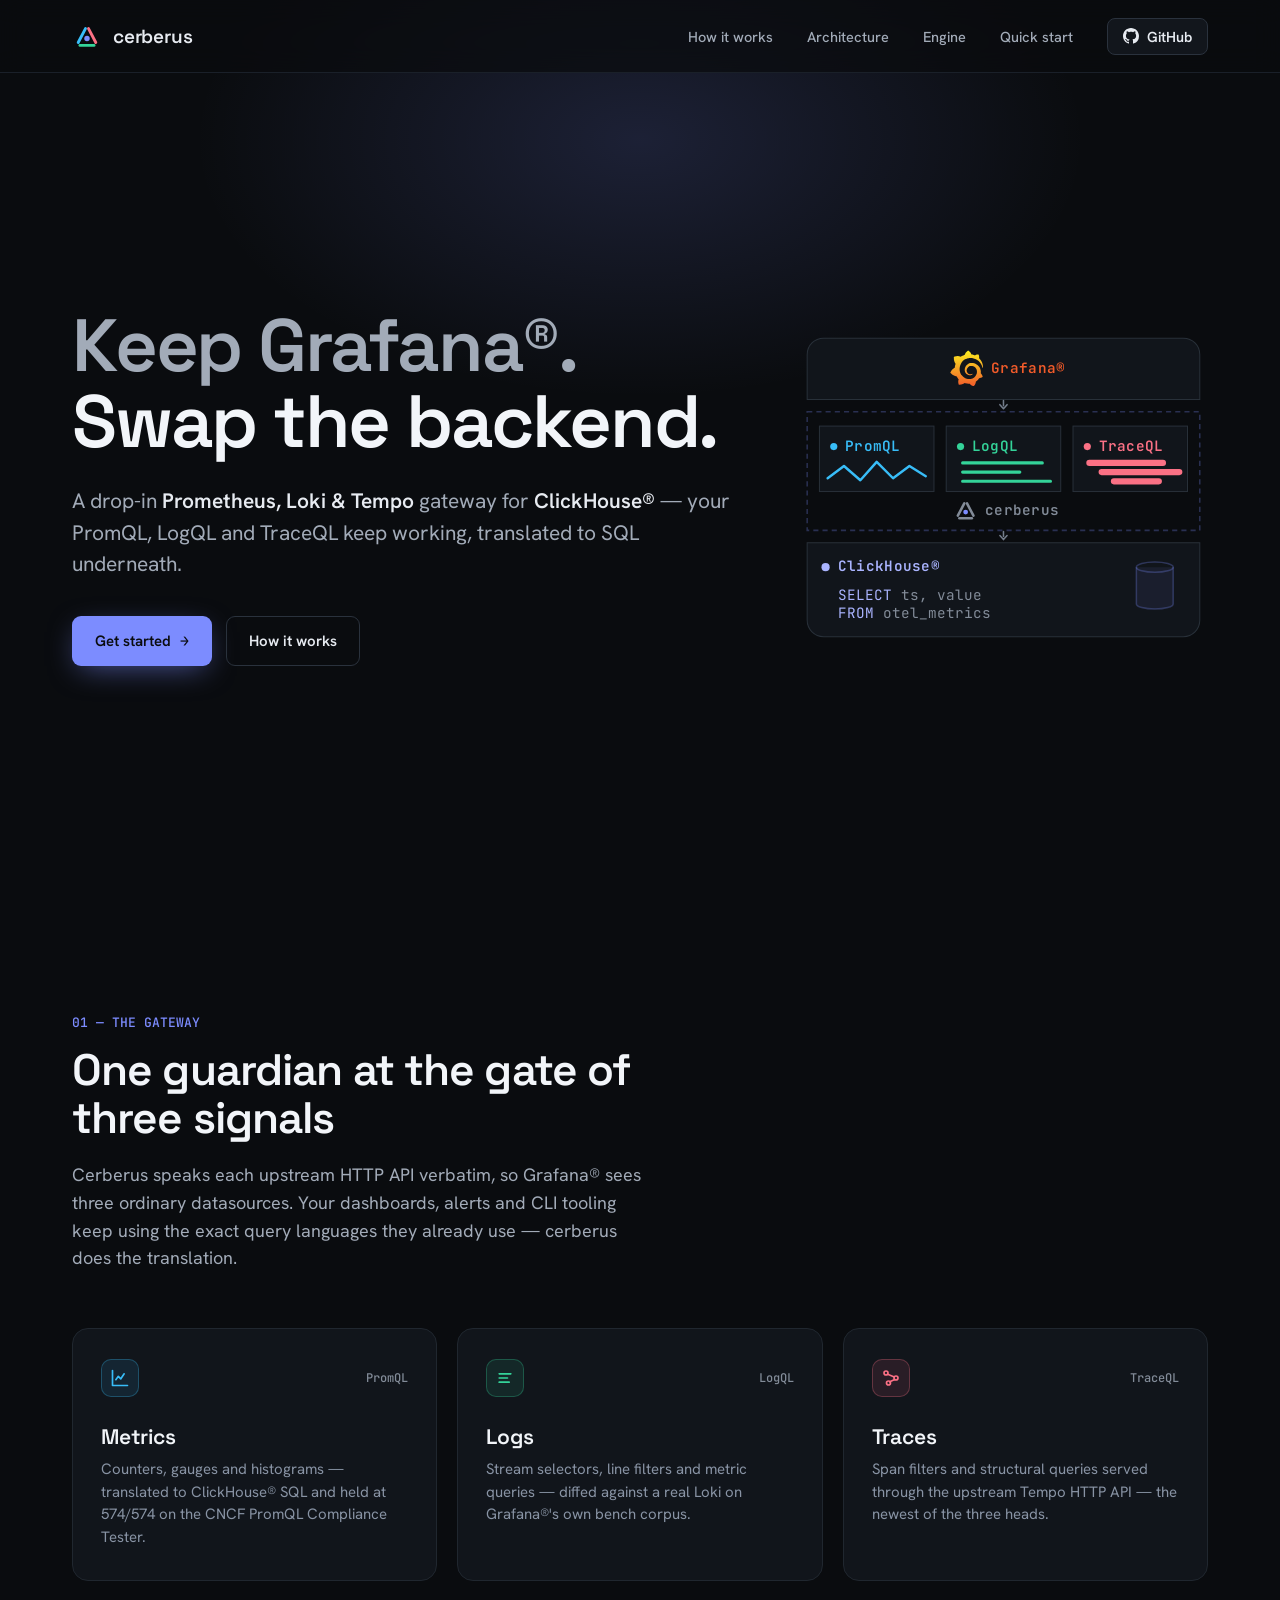
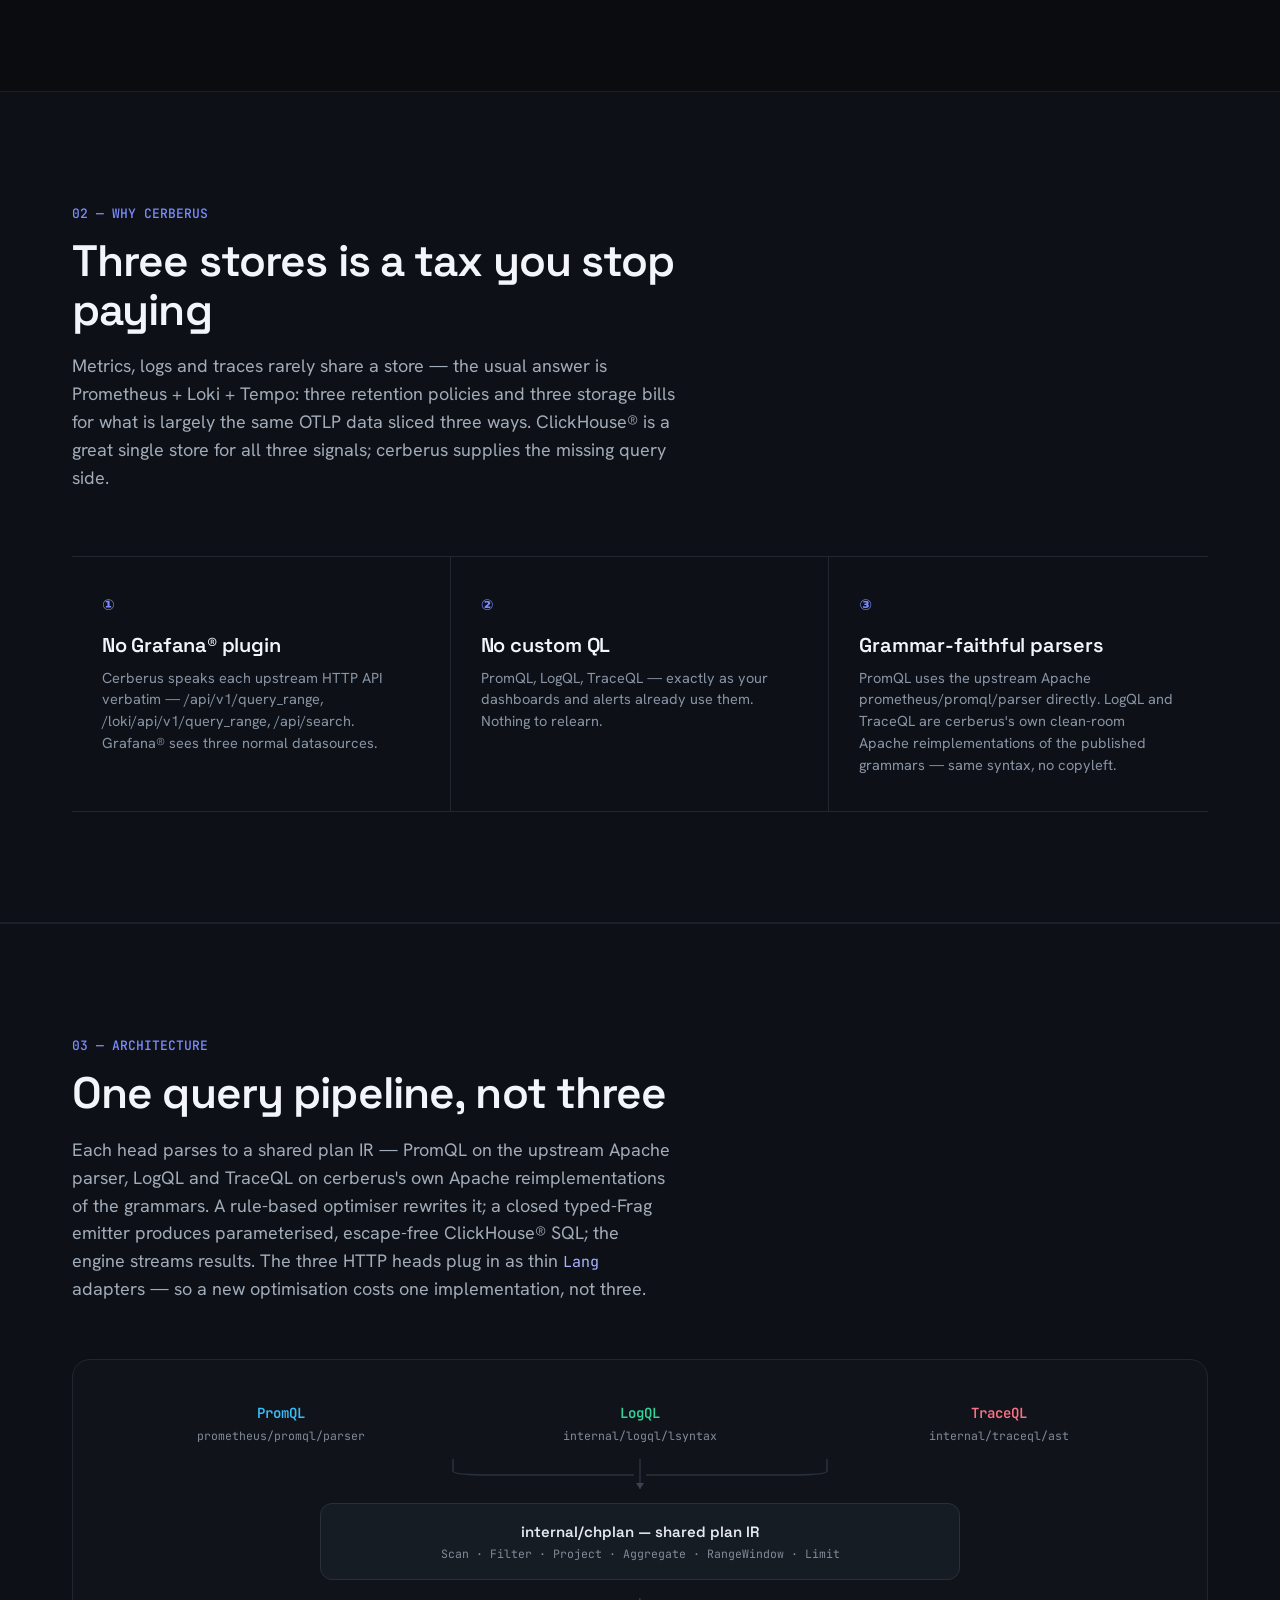
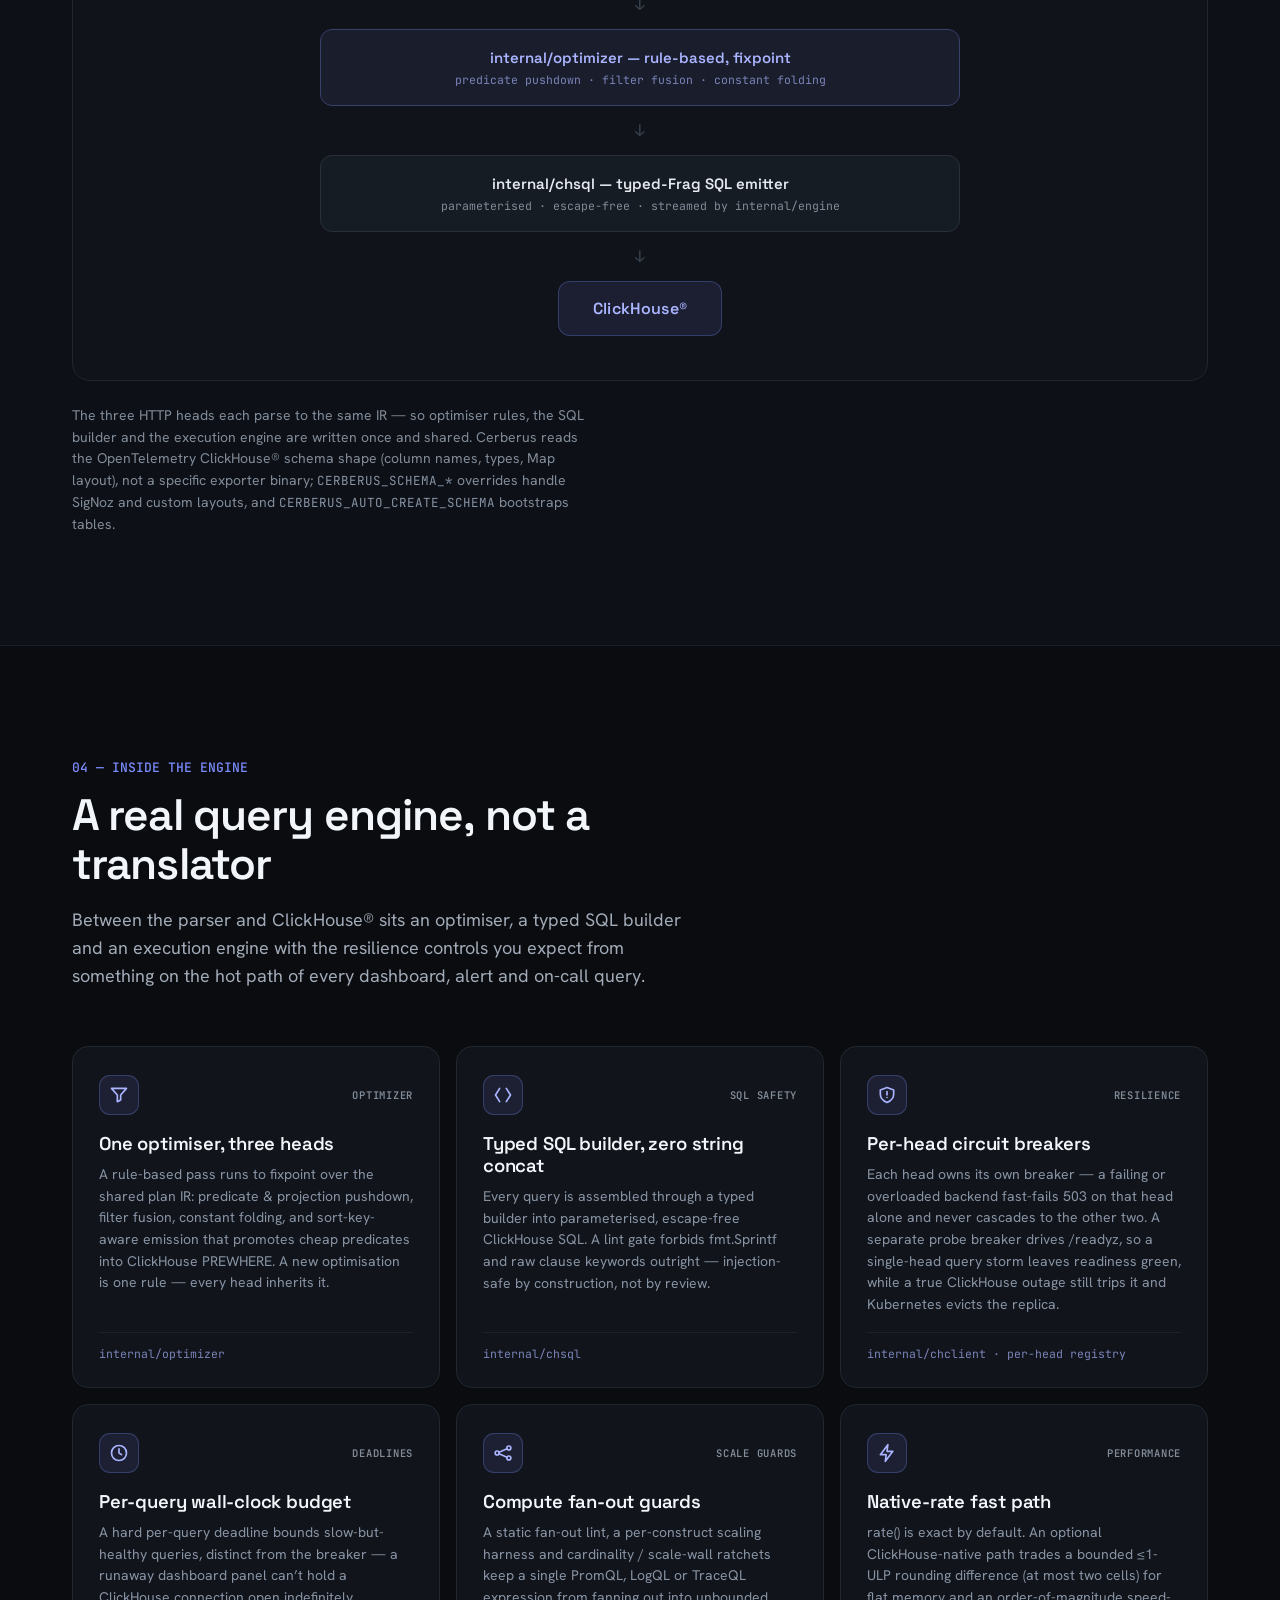
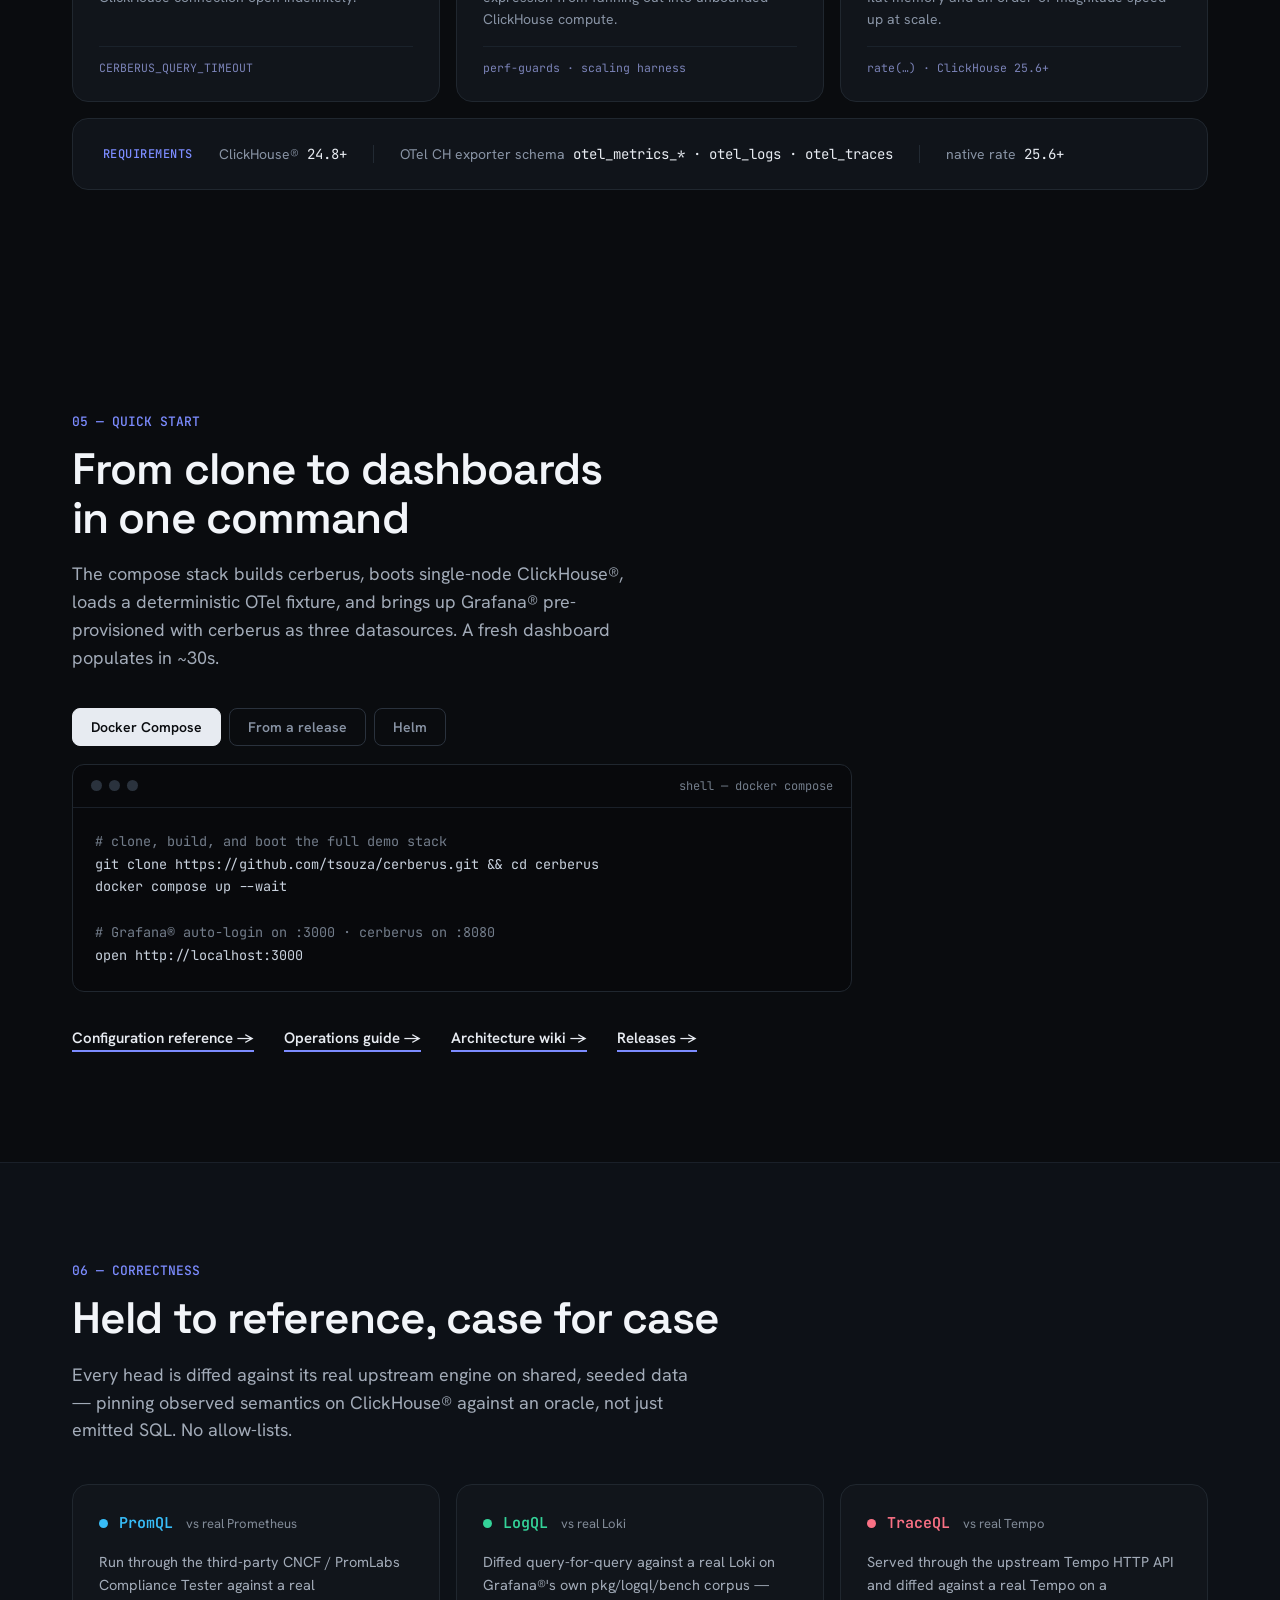
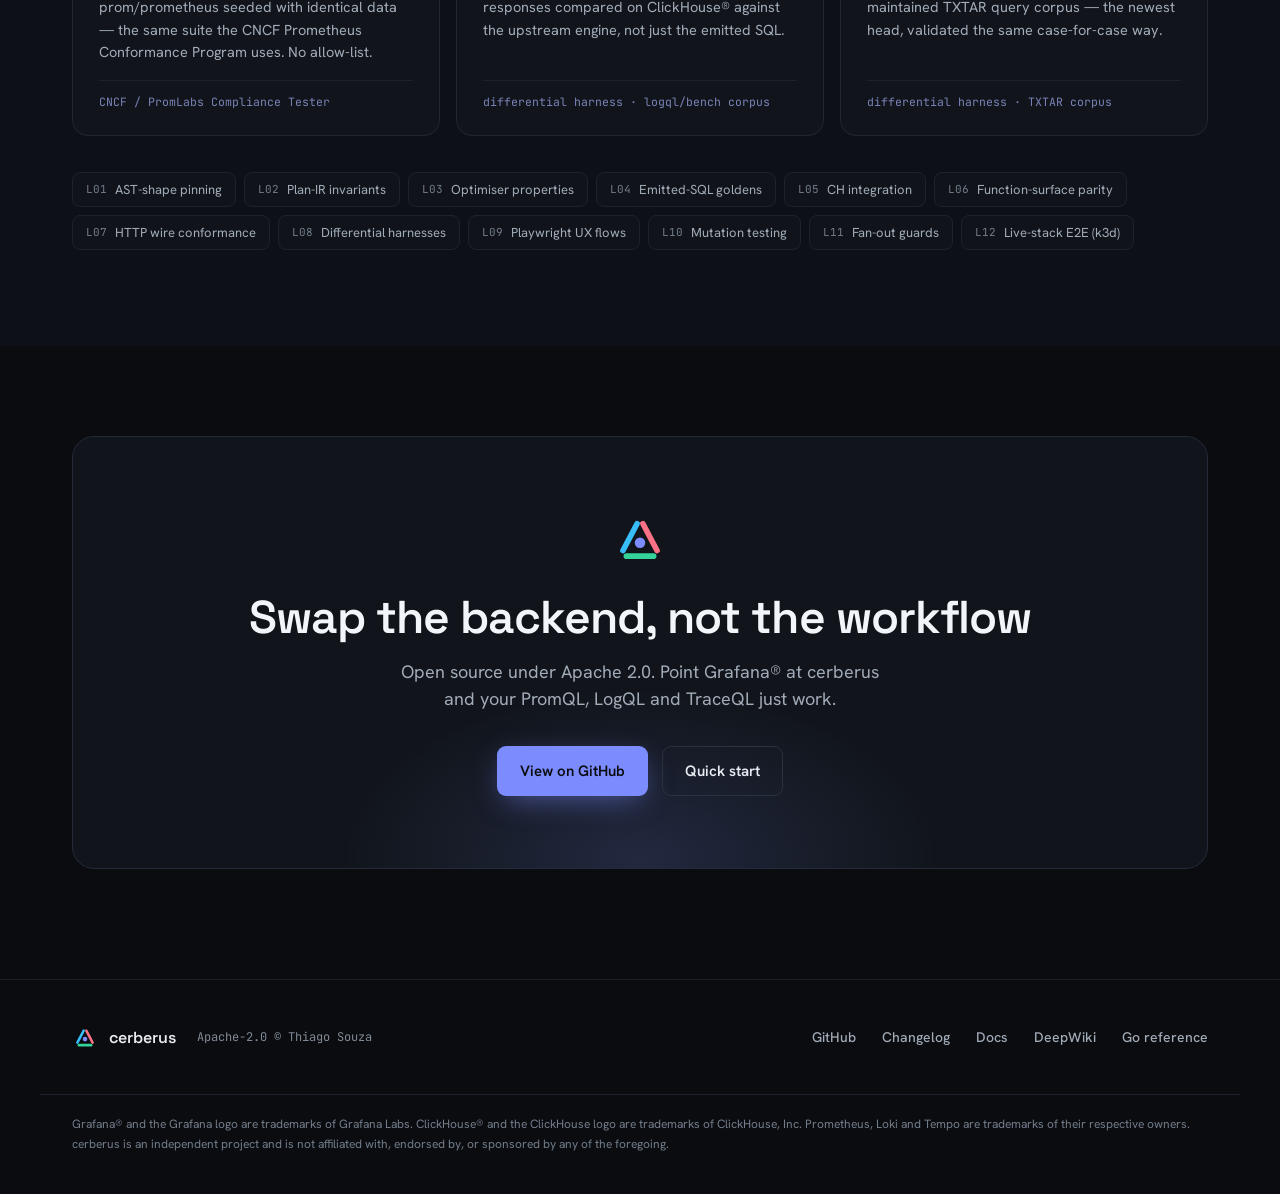
==== index.html @ ebe910cf "Add flow chevrons + restore cerberus node to brand indigo The hero mark keeps slate strokes but its " ====
<!DOCTYPE html>
<html lang="en">
<head>
  <meta charset="utf-8">
  <meta name="viewport" content="width=device-width, initial-scale=1">
  <title>cerberus — three query languages, one backend</title>
  <meta name="description" content="Drop-in Prometheus / Loki / Tempo HTTP gateway for ClickHouse. Keep Grafana, alerting, and your CLI tooling. Swap the backend.">

  <!-- favicons / social -->
  <link rel="icon" type="image/svg+xml" href="assets/brand/cerberus-mark.svg">
  <link rel="icon" sizes="32x32" href="assets/brand/favicon-32.png">
  <link rel="apple-touch-icon" href="assets/brand/apple-touch-icon-180.png">
  <meta property="og:title" content="cerberus — three query languages, one backend">
  <meta property="og:description" content="Drop-in Prometheus / Loki / Tempo HTTP gateway for ClickHouse.">
  <meta property="og:type" content="website">
  <meta property="og:url" content="https://cerberus.foo/">
  <meta property="og:site_name" content="cerberus">
  <meta property="og:image" content="https://cerberus.foo/assets/brand/og-card-1200x630.png">
  <meta property="og:image:width" content="1200">
  <meta property="og:image:height" content="630">
  <meta property="og:image:alt" content="cerberus — three query languages, one backend">
  <meta name="twitter:card" content="summary_large_image">
  <meta name="twitter:image" content="https://cerberus.foo/assets/brand/og-card-1200x630.png">

  <!-- fonts -->
  <link rel="preconnect" href="https://fonts.googleapis.com">
  <link rel="preconnect" href="https://fonts.gstatic.com" crossorigin>
  <link href="https://fonts.googleapis.com/css2?family=Space+Grotesk:wght@400;500;600;700&family=Hanken+Grotesk:wght@400;500;600;700&family=JetBrains+Mono:wght@400;500;600&display=swap" rel="stylesheet">

  <!-- styles -->
  <link rel="stylesheet" href="css/tokens.css">
  <link rel="stylesheet" href="css/base.css">
  <link rel="stylesheet" href="css/components.css">
</head>
<body>

  <!-- ======================= NAV ======================= -->
  <header class="nav">
    <div class="container nav__inner">
      <a href="#top" class="brand">
        <span class="brand__mark">
          <svg class="mark" viewBox="0 0 32 32" fill="none" aria-hidden="true">
            <line class="mark__prom"  x1="14.38" y1="8.1" x2="6.62"  y2="22.9"/>
            <line class="mark__trace" x1="17.62" y1="8.1" x2="25.38" y2="22.9"/>
            <line class="mark__log"   x1="8.5"  y1="26"  x2="23.5"  y2="26"/>
            <circle class="mark__node" cx="16" cy="18.6" r="2.9"/>
          </svg>
        </span>
        <span class="brand__name">cerberus</span>
      </a>
      <nav class="nav__links">
        <a class="nav__link" href="#concept">How it works</a>
        <a class="nav__link" href="#architecture">Architecture</a>
        <a class="nav__link" href="#features">Engine</a>
        <a class="nav__link" href="#start">Quick start</a>
        <a class="btn btn--github" href="https://github.com/tsouza/cerberus" target="_blank" rel="noopener">
          <svg width="16" height="16" viewBox="0 0 16 16" fill="currentColor" aria-hidden="true"><path d="M8 0C3.58 0 0 3.58 0 8c0 3.54 2.29 6.53 5.47 7.59.4.07.55-.17.55-.38 0-.19-.01-.82-.01-1.49-2.01.37-2.53-.49-2.69-.94-.09-.23-.48-.94-.82-1.13-.28-.15-.68-.52-.01-.53.63-.01 1.08.58 1.23.82.72 1.21 1.87.87 2.33.66.07-.52.28-.87.51-1.07-1.78-.2-3.64-.89-3.64-3.95 0-.87.31-1.59.82-2.15-.08-.2-.36-1.02.08-2.12 0 0 .67-.21 2.2.82.64-.18 1.32-.27 2-.27.68 0 1.36.09 2 .27 1.53-1.04 2.2-.82 2.2-.82.44 1.1.16 1.92.08 2.12.51.56.82 1.27.82 2.15 0 3.07-1.87 3.75-3.65 3.95.29.25.54.73.54 1.48 0 1.07-.01 1.93-.01 2.2 0 .21.15.46.55.38A8.01 8.01 0 0016 8c0-4.42-3.58-8-8-8z"/></svg>
          GitHub
        </a>
      </nav>
    </div>
  </header>

  <main id="top">
    <div class="glow glow--hero"></div>

    <!-- ======================= HERO ======================= -->
    <section class="hero section" data-screen-label="Hero">
      <div class="hero__copy">
        <h1 class="hero__title"><span class="hero__title-keep">Keep Grafana®.</span><br>Swap the backend.</h1>
        <p class="hero__lead">
          A drop-in <strong>Prometheus, Loki &amp; Tempo</strong> gateway for <strong>ClickHouse®</strong> —
          your PromQL, LogQL and TraceQL keep working, translated to SQL underneath.
        </p>
        <div class="cta-row">
          <a href="#start" class="btn btn--primary">Get started <span class="btn__arrow">→</span></a>
          <a href="#architecture" class="btn btn--ghost">How it works</a>
        </div>
      </div>

      <!-- three query languages in a row, all backed by one ClickHouse (SQL) layer -->
      <div class="hero__viz" aria-hidden="true">
        <svg viewBox="0 0 400 308" fill="none">
          <!-- Grafana — the UI on top of the stack -->
          <defs>
            <linearGradient id="hp-grafana-grad" x1="0" y1="0" x2="0" y2="1">
              <stop offset="0" stop-color="#FCEE1F"/>
              <stop offset="1" stop-color="#F15B2A"/>
            </linearGradient>
          </defs>
          <path class="hp-card" d="M24,8 H376 A16,16 0 0 1 392,24 V68 H8 V24 A16,16 0 0 1 24,8 Z"/>
          <svg x="148" y="20" width="32" height="35" viewBox="19.4 0 103.7 112.7">
            <path fill="url(#hp-grafana-grad)" d="M122.9,49.9c-0.2-1.9-0.5-4.1-1.1-6.5c-0.6-2.4-1.6-5-2.9-7.8c-1.4-2.7-3.1-5.6-5.4-8.3c-0.9-1.1-1.9-2.1-2.9-3.2c1.6-6.3-1.9-11.8-1.9-11.8c-6.1-0.4-9.9,1.9-11.3,2.9c-0.2-0.1-0.5-0.2-0.7-0.3c-1-0.4-2.1-0.8-3.2-1.2c-1.1-0.3-2.2-0.7-3.3-0.9c-1.1-0.3-2.3-0.5-3.5-0.7c-0.2,0-0.4-0.1-0.6-0.1C83.5,3.6,75.9,0,75.9,0c-8.7,5.6-10.4,13.1-10.4,13.1s0,0.2-0.1,0.4c-0.5,0.1-0.9,0.3-1.4,0.4c-0.6,0.2-1.3,0.4-1.9,0.7c-0.6,0.3-1.3,0.5-1.9,0.8c-1.3,0.6-2.5,1.2-3.8,1.9c-1.2,0.7-2.4,1.4-3.5,2.2c-0.2-0.1-0.3-0.2-0.3-0.2c-11.7-4.5-22.1,0.9-22.1,0.9c-0.9,12.5,4.7,20.3,5.8,21.7c-0.3,0.8-0.5,1.5-0.8,2.3c-0.9,2.8-1.5,5.7-1.9,8.7c-0.1,0.4-0.1,0.9-0.2,1.3c-10.8,5.3-14,16.3-14,16.3c9,10.4,19.6,11,19.6,11l0,0c1.3,2.4,2.9,4.7,4.6,6.8c0.7,0.9,1.5,1.7,2.3,2.6c-3.3,9.4,0.5,17.3,0.5,17.3c10.1,0.4,16.7-4.4,18.1-5.5c1,0.3,2,0.6,3,0.9c3.1,0.8,6.3,1.3,9.4,1.4c0.8,0,1.6,0,2.4,0h0.4H80h0.5H81l0,0c4.7,6.8,13.1,7.7,13.1,7.7c5.9-6.3,6.3-12.4,6.3-13.8l0,0c0,0,0,0,0-0.1s0-0.2,0-0.2l0,0c0-0.1,0-0.2,0-0.3c1.2-0.9,2.4-1.8,3.6-2.8c2.4-2.1,4.4-4.6,6.2-7.2c0.2-0.2,0.3-0.5,0.5-0.7c6.7,0.4,11.4-4.2,11.4-4.2c-1.1-7-5.1-10.4-5.9-11l0,0c0,0,0,0-0.1-0.1l-0.1-0.1l0,0l-0.1-0.1c0-0.4,0.1-0.8,0.1-1.3c0.1-0.8,0.1-1.5,0.1-2.3v-0.6v-0.3v-0.1c0-0.2,0-0.1,0-0.2v-0.5v-0.6c0-0.2,0-0.4,0-0.6s0-0.4-0.1-0.6l-0.1-0.6l-0.1-0.6c-0.1-0.8-0.3-1.5-0.4-2.3c-0.7-3-1.9-5.9-3.4-8.4c-1.6-2.6-3.5-4.8-5.7-6.8c-2.2-1.9-4.6-3.5-7.2-4.6c-2.6-1.2-5.2-1.9-7.9-2.2c-1.3-0.2-2.7-0.2-4-0.2h-0.5h-0.1h-0.2h-0.2h-0.5c-0.2,0-0.4,0-0.5,0c-0.7,0.1-1.4,0.2-2,0.3c-2.7,0.5-5.2,1.5-7.4,2.8c-2.2,1.3-4.1,3-5.7,4.9s-2.8,3.9-3.6,6.1c-0.8,2.1-1.3,4.4-1.4,6.5c0,0.5,0,1.1,0,1.6c0,0.1,0,0.3,0,0.4v0.4c0,0.3,0,0.5,0.1,0.8c0.1,1.1,0.3,2.1,0.6,3.1c0.6,2,1.5,3.8,2.7,5.4s2.5,2.8,4,3.8s3,1.7,4.6,2.2c1.6,0.5,3.1,0.7,4.5,0.6c0.2,0,0.4,0,0.5,0c0.1,0,0.2,0,0.3,0s0.2,0,0.3,0c0.2,0,0.3,0,0.5,0h0.1h0.1c0.1,0,0.2,0,0.3,0c0.2,0,0.4-0.1,0.5-0.1c0.2,0,0.3-0.1,0.5-0.1c0.3-0.1,0.7-0.2,1-0.3c0.6-0.2,1.2-0.5,1.8-0.7c0.6-0.3,1.1-0.6,1.5-0.9c0.1-0.1,0.3-0.2,0.4-0.3c0.5-0.4,0.6-1.1,0.2-1.6c-0.4-0.4-1-0.5-1.5-0.3C88,74,87.9,74,87.7,74.1c-0.4,0.2-0.9,0.4-1.3,0.5c-0.5,0.1-1,0.3-1.5,0.4c-0.3,0-0.5,0.1-0.8,0.1c-0.1,0-0.3,0-0.4,0c-0.1,0-0.3,0-0.4,0s-0.3,0-0.4,0c-0.2,0-0.3,0-0.5,0c0,0-0.1,0,0,0h-0.1h-0.1c-0.1,0-0.1,0-0.2,0s-0.3,0-0.4-0.1c-1.1-0.2-2.3-0.5-3.4-1c-1.1-0.5-2.2-1.2-3.1-2.1c-1-0.9-1.8-1.9-2.5-3.1c-0.7-1.2-1.1-2.5-1.3-3.8c-0.1-0.7-0.2-1.4-0.1-2.1c0-0.2,0-0.4,0-0.6c0,0.1,0,0,0,0v-0.1v-0.1c0-0.1,0-0.2,0-0.3c0-0.4,0.1-0.7,0.2-1.1c0.5-3,2-5.9,4.3-8.1c0.6-0.6,1.2-1.1,1.9-1.5c0.7-0.5,1.4-0.9,2.1-1.2c0.7-0.3,1.5-0.6,2.3-0.8s1.6-0.4,2.4-0.4c0.4,0,0.8-0.1,1.2-0.1c0.1,0,0.2,0,0.3,0h0.3h0.2c0.1,0,0,0,0,0h0.1h0.3c0.9,0.1,1.8,0.2,2.6,0.4c1.7,0.4,3.4,1,5,1.9c3.2,1.8,5.9,4.5,7.5,7.8c0.8,1.6,1.4,3.4,1.7,5.3c0.1,0.5,0.1,0.9,0.2,1.4v0.3V66c0,0.1,0,0.2,0,0.3c0,0.1,0,0.2,0,0.3v0.3v0.3c0,0.2,0,0.6,0,0.8c0,0.5-0.1,1-0.1,1.5c-0.1,0.5-0.1,1-0.2,1.5s-0.2,1-0.3,1.5c-0.2,1-0.6,1.9-0.9,2.9c-0.7,1.9-1.7,3.7-2.9,5.3c-2.4,3.3-5.7,6-9.4,7.7c-1.9,0.8-3.8,1.5-5.8,1.8c-1,0.2-2,0.3-3,0.3H81h-0.2h-0.3H80h-0.3c0.1,0,0,0,0,0h-0.1c-0.5,0-1.1,0-1.6-0.1c-2.2-0.2-4.3-0.6-6.4-1.2c-2.1-0.6-4.1-1.4-6-2.4c-3.8-2-7.2-4.9-9.9-8.2c-1.3-1.7-2.5-3.5-3.5-5.4s-1.7-3.9-2.3-5.9c-0.6-2-0.9-4.1-1-6.2v-0.4v-0.1v-0.1v-0.2V60v-0.1v-0.1v-0.2v-0.5V59l0,0v-0.2c0-0.3,0-0.5,0-0.8c0-1,0.1-2.1,0.3-3.2c0.1-1.1,0.3-2.1,0.5-3.2c0.2-1.1,0.5-2.1,0.8-3.2c0.6-2.1,1.3-4.1,2.2-6c1.8-3.8,4.1-7.2,6.8-9.9c0.7-0.7,1.4-1.3,2.2-1.9c0.3-0.3,1-0.9,1.8-1.4c0.8-0.5,1.6-1,2.5-1.4c0.4-0.2,0.8-0.4,1.3-0.6c0.2-0.1,0.4-0.2,0.7-0.3c0.2-0.1,0.4-0.2,0.7-0.3c0.9-0.4,1.8-0.7,2.7-1c0.2-0.1,0.5-0.1,0.7-0.2c0.2-0.1,0.5-0.1,0.7-0.2c0.5-0.1,0.9-0.2,1.4-0.4c0.2-0.1,0.5-0.1,0.7-0.2c0.2,0,0.5-0.1,0.7-0.1c0.2,0,0.5-0.1,0.7-0.1l0.4-0.1l0.4-0.1c0.2,0,0.5-0.1,0.7-0.1c0.3,0,0.5-0.1,0.8-0.1c0.2,0,0.6-0.1,0.8-0.1c0.2,0,0.3,0,0.5-0.1h0.3h0.2h0.2c0.3,0,0.5,0,0.8-0.1h0.4c0,0,0.1,0,0,0h0.1h0.2c0.2,0,0.5,0,0.7,0c0.9,0,1.8,0,2.7,0c1.8,0.1,3.6,0.3,5.3,0.6c3.4,0.6,6.7,1.7,9.6,3.2c2.9,1.4,5.6,3.2,7.8,5.1c0.1,0.1,0.3,0.2,0.4,0.4c0.1,0.1,0.3,0.2,0.4,0.4c0.3,0.2,0.5,0.5,0.8,0.7c0.3,0.2,0.5,0.5,0.8,0.7c0.2,0.3,0.5,0.5,0.7,0.8c1,1,1.9,2.1,2.7,3.1c1.6,2.1,2.9,4.2,3.9,6.2c0.1,0.1,0.1,0.2,0.2,0.4c0.1,0.1,0.1,0.2,0.2,0.4s0.2,0.5,0.4,0.7c0.1,0.2,0.2,0.5,0.3,0.7c0.1,0.2,0.2,0.5,0.3,0.7c0.4,0.9,0.7,1.8,1,2.7c0.5,1.4,0.8,2.6,1.1,3.6c0.1,0.4,0.5,0.7,0.9,0.7c0.5,0,0.8-0.4,0.8-0.9C123,52.7,123,51.4,122.9,49.9z"/>
          </svg>
          <text class="hp-label hp-label--graf" x="188" y="42">Grafana®</text>

          <!-- cerberus — the hollow gateway the three heads live inside -->
          <rect class="hp-cerberus" x="8" y="80" width="384" height="116"/>

          <!-- PromQL — metrics -->
          <rect class="hp-card" x="20" y="94" width="112" height="64"/>
          <circle class="hp-dot--prom" cx="34" cy="114" r="3.5"/>
          <text class="hp-label hp-label--prom" x="45" y="118">PromQL</text>
          <polyline class="hp-spark hp-line--prom" points="28,145 44,133 60,147 76,129 92,145 108,133 124,143"/>

          <!-- LogQL — logs -->
          <rect class="hp-card" x="144" y="94" width="112" height="64"/>
          <circle class="hp-dot--log" cx="158" cy="114" r="3.5"/>
          <text class="hp-label hp-label--log" x="169" y="118">LogQL</text>
          <path class="hp-logs hp-line--log" d="M160 130 H238 M160 139 H216 M160 148 H246"/>

          <!-- TraceQL — traces -->
          <rect class="hp-card" x="268" y="94" width="112" height="64"/>
          <circle class="hp-dot--trace" cx="282" cy="114" r="3.5"/>
          <text class="hp-label hp-label--trace" x="293" y="118">TraceQL</text>
          <path class="hp-bars hp-line--trace" d="M284 130 H356 M296 139 H372 M308 148 H352"/>

          <!-- cerberus brand mark, inside its box, above the backend -->
          <svg x="150" y="163" width="26" height="26" viewBox="0 0 32 32">
            <g class="mark hp-mark--slate">
              <line class="mark__prom"  x1="14.38" y1="8.1" x2="6.62"  y2="22.9"/>
              <line class="mark__trace" x1="17.62" y1="8.1" x2="25.38" y2="22.9"/>
              <line class="mark__log"   x1="8.5"  y1="26"  x2="23.5"  y2="26"/>
              <circle class="mark__node" cx="16" cy="18.6" r="2.9"/>
            </g>
          </svg>
          <text class="hp-label hp-label--cerb" x="182" y="181">cerberus</text>

          <!-- flow: signals pass down through cerberus into the backend -->
          <path class="hp-flow" d="M200 69 V74 M196.5 73 L200 77 L203.5 73"/>
          <path class="hp-flow" d="M200 197 V202 M196.5 201 L200 205 L203.5 201"/>

          <!-- ClickHouse — one backend, SQL -->
          <path class="hp-card" d="M8,208 H392 V284 A16,16 0 0 1 376,300 H24 A16,16 0 0 1 8,284 V208 Z"/>
          <circle class="hp-dot--ch" cx="26" cy="232" r="4"/>
          <text class="hp-label hp-label--ch" x="38" y="236">ClickHouse®</text>
          <text class="hp-sql" x="38" y="264"><tspan class="hp-kw">SELECT</tspan> ts, value</text>
          <text class="hp-sql" x="38" y="282"><tspan class="hp-kw">FROM</tspan> otel_metrics</text>
          <ellipse class="hp-cyl-top" cx="348" cy="232" rx="18" ry="5"/>
          <path class="hp-cyl" d="M330 232 V268 A18 5 0 0 0 366 268 V232"/>
        </svg>
      </div>
    </section>

    <!-- ======================= CONCEPT ======================= -->
    <section id="concept" class="section section--pad container" data-screen-label="How it works">
      <span class="section__eyebrow">01 — THE GATEWAY</span>
      <h2 class="section__title" style="max-width:20ch">One guardian at the gate of three signals</h2>
      <p class="section__lead" style="max-width:58ch; margin-bottom:56px">
        Cerberus speaks each upstream HTTP API verbatim, so Grafana® sees three ordinary datasources. Your dashboards,
        alerts and CLI tooling keep using the exact query languages they already use — cerberus does the translation.
      </p>

      <div class="grid-3">
        <!-- PromQL / Metrics -->
        <article class="card">
          <div class="card__head">
            <span class="icon-chip icon-chip--sky">
              <svg width="20" height="20" viewBox="0 0 24 24" fill="none" stroke="var(--sky)" stroke-width="2" stroke-linecap="round" stroke-linejoin="round"><path d="M3 3v18h18"/><path d="M7 14l3-4 3 3 4-6"/></svg>
            </span>
            <span class="card__ql">PromQL</span>
          </div>
          <h3 class="card__title">Metrics</h3>
          <p class="card__body">Counters, gauges and histograms — translated to ClickHouse® SQL and held at 574/574 on the CNCF PromQL Compliance Tester.</p>
        </article>
        <!-- LogQL / Logs -->
        <article class="card">
          <div class="card__head">
            <span class="icon-chip icon-chip--emerald">
              <svg width="20" height="20" viewBox="0 0 24 24" fill="none" stroke="var(--emerald)" stroke-width="2" stroke-linecap="round" stroke-linejoin="round"><line x1="5" y1="7" x2="19" y2="7"/><line x1="5" y1="12" x2="15" y2="12"/><line x1="5" y1="17" x2="17" y2="17"/></svg>
            </span>
            <span class="card__ql">LogQL</span>
          </div>
          <h3 class="card__title">Logs</h3>
          <p class="card__body">Stream selectors, line filters and metric queries — diffed against a real Loki on Grafana®'s own bench corpus.</p>
        </article>
        <!-- TraceQL / Traces -->
        <article class="card">
          <div class="card__head">
            <span class="icon-chip icon-chip--rose">
              <svg width="20" height="20" viewBox="0 0 24 24" fill="none" stroke="var(--rose)" stroke-width="2" stroke-linecap="round" stroke-linejoin="round"><circle cx="6" cy="6" r="2.4"/><circle cx="18" cy="12" r="2.4"/><circle cx="9" cy="18" r="2.4"/><path d="M8 7.5l8 3.2M16.5 13.8L10.5 16.6"/></svg>
            </span>
            <span class="card__ql">TraceQL</span>
          </div>
          <h3 class="card__title">Traces</h3>
          <p class="card__body">Span filters and structural queries served through the upstream Tempo HTTP API — the newest of the three heads.</p>
        </article>
      </div>
    </section>

    <!-- ======================= WHY ======================= -->
    <section id="why" class="section section--band">
      <div class="container section--pad">
        <span class="section__eyebrow">02 — WHY CERBERUS</span>
        <h2 class="section__title" style="max-width:24ch">Three stores is a tax you stop paying</h2>
        <p class="section__lead" style="max-width:62ch; margin-bottom:64px">
          Metrics, logs and traces rarely share a store — the usual answer is Prometheus + Loki + Tempo: three retention
          policies and three storage bills for what is largely the same OTLP data sliced three ways. ClickHouse® is a great
          single store for all three signals; cerberus supplies the missing query side.
        </p>
        <div class="why-grid">
          <div class="pillar">
            <div class="pillar__no">①</div>
            <h3 class="pillar__title">No Grafana® plugin</h3>
            <p class="pillar__body">Cerberus speaks each upstream HTTP API verbatim — /api/v1/query_range, /loki/api/v1/query_range, /api/search. Grafana® sees three normal datasources.</p>
          </div>
          <div class="pillar">
            <div class="pillar__no">②</div>
            <h3 class="pillar__title">No custom QL</h3>
            <p class="pillar__body">PromQL, LogQL, TraceQL — exactly as your dashboards and alerts already use them. Nothing to relearn.</p>
          </div>
          <div class="pillar">
            <div class="pillar__no">③</div>
            <h3 class="pillar__title">Grammar-faithful parsers</h3>
            <p class="pillar__body">PromQL uses the upstream Apache prometheus/promql/parser directly. LogQL and TraceQL are cerberus's own clean-room Apache reimplementations of the published grammars — same syntax, no copyleft.</p>
          </div>
        </div>
      </div>
    </section>

    <!-- ======================= ARCHITECTURE ======================= -->
    <section id="architecture" class="section section--band" data-screen-label="Architecture">
      <div class="container section--pad">
        <span class="section__eyebrow">03 — ARCHITECTURE</span>
        <h2 class="section__title" style="max-width:22ch">One query pipeline, not three</h2>
        <p class="section__lead" style="max-width:60ch; margin-bottom:56px">
          Each head parses to a shared plan IR — PromQL on the upstream Apache parser, LogQL and TraceQL on cerberus's own Apache reimplementations of the grammars. A rule-based optimiser
          rewrites it; a closed typed-Frag emitter produces parameterised, escape-free ClickHouse® SQL; the engine streams
          results. The three HTTP heads plug in as thin <span class="mono-accent">Lang</span> adapters — so a new
          optimisation costs one implementation, not three.
        </p>

        <div class="arch">
          <div class="arch__heads">
            <div class="arch__head"><div class="arch__head-ql arch__head-ql--prom">PromQL</div><div class="arch__head-pkg">prometheus/promql/parser</div></div>
            <div class="arch__head"><div class="arch__head-ql arch__head-ql--log">LogQL</div><div class="arch__head-pkg">internal/logql/lsyntax</div></div>
            <div class="arch__head"><div class="arch__head-ql arch__head-ql--trace">TraceQL</div><div class="arch__head-pkg">internal/traceql/ast</div></div>
          </div>

          <div class="arch__arrows">
            <svg width="560" height="34" viewBox="0 0 560 34" fill="none" aria-hidden="true">
              <path d="M93 2 V14 Q93 18 130 18 L274 18" stroke="#2A323D" stroke-width="1.5" fill="none"/>
              <path d="M280 2 V32" stroke="#2A323D" stroke-width="1.5"/>
              <path d="M467 2 V14 Q467 18 430 18 L286 18" stroke="#2A323D" stroke-width="1.5" fill="none"/>
              <path d="M280 32 l-4 -6 h8 z" fill="#39424E"/>
            </svg>
          </div>

          <div class="arch__flow">
            <div class="flow-box">
              <div class="flow-box__title">internal/chplan — shared plan IR</div>
              <div class="flow-box__sub">Scan · Filter · Project · Aggregate · RangeWindow · Limit</div>
            </div>
            <div class="flow-arrow">↓</div>
            <div class="flow-box flow-box--opt">
              <div class="flow-box__title">internal/optimizer — rule-based, fixpoint</div>
              <div class="flow-box__sub">predicate pushdown · filter fusion · constant folding</div>
            </div>
            <div class="flow-arrow">↓</div>
            <div class="flow-box">
              <div class="flow-box__title">internal/chsql — typed-Frag SQL emitter</div>
              <div class="flow-box__sub">parameterised · escape-free · streamed by internal/engine</div>
            </div>
            <div class="flow-arrow">↓</div>
            <div class="flow-target"><div class="flow-target__label">ClickHouse®</div></div>
          </div>
        </div>

        <p class="arch__note">
          The three HTTP heads each parse to the same IR — so optimiser rules, the
          SQL builder and the execution engine are written once and shared. Cerberus reads the OpenTelemetry ClickHouse®
          schema shape (column names, types, Map layout), not a specific exporter binary;
          <span class="mono-dim">CERBERUS_SCHEMA_*</span> overrides handle SigNoz and custom layouts, and
          <span class="mono-dim">CERBERUS_AUTO_CREATE_SCHEMA</span> bootstraps tables.
        </p>
      </div>
    </section>

    <!-- ======================= INSIDE THE ENGINE ======================= -->
    <section id="features" class="section section--pad container" data-screen-label="Engine">
      <span class="section__eyebrow">04 — INSIDE THE ENGINE</span>
      <h2 class="section__title" style="max-width:24ch">A real query engine, not a translator</h2>
      <p class="section__lead" style="max-width:62ch; margin-bottom:56px">
        Between the parser and ClickHouse® sits an optimiser, a typed SQL builder and an execution engine with the
        resilience controls you expect from something on the hot path of every dashboard, alert and on-call query.
      </p>

      <div class="grid-3 grid-3--tight" id="features-grid">
        <!-- cards injected from js/data.js (JS-only section) -->
      </div>

      <div class="req-bar">
        <div class="req-bar__label">REQUIREMENTS</div>
        <div class="req-bar__item"><span>ClickHouse®</span><b>24.8+</b></div>
        <div class="req-bar__div"></div>
        <div class="req-bar__item"><span>OTel CH exporter schema</span><b>otel_metrics_* · otel_logs · otel_traces</b></div>
        <div class="req-bar__div"></div>
        <div class="req-bar__item"><span>native rate</span><b>25.6+</b></div>
      </div>
    </section>

    <!-- ======================= QUICK START ======================= -->
    <section id="start" class="section section--pad container" data-screen-label="Quick start">
      <span class="section__eyebrow">05 — QUICK START</span>
      <h2 class="section__title" style="max-width:20ch">From clone to dashboards in one command</h2>
      <p class="section__lead" style="max-width:58ch; margin-bottom:36px">
        The compose stack builds cerberus, boots single-node ClickHouse®, loads a deterministic OTel fixture, and brings up
        Grafana® pre-provisioned with cerberus as three datasources. A fresh dashboard populates in ~30s.
      </p>

      <div class="tabs" role="tablist">
        <button class="tab" role="tab" aria-selected="true"  data-tab="compose">Docker Compose</button>
        <button class="tab" role="tab" aria-selected="false" data-tab="release">From a release</button>
        <button class="tab" role="tab" aria-selected="false" data-tab="helm">Helm</button>
      </div>

      <div class="code" data-panel="compose">
        <div class="code__bar"><div class="code__dots"><span></span><span></span><span></span></div><span class="code__file">shell — docker compose</span></div>
        <pre class="code__body"><code><span class="c-comment"># clone, build, and boot the full demo stack</span>
git clone https://github.com/tsouza/cerberus.git &amp;&amp; cd cerberus
docker compose up --wait

<span class="c-comment"># Grafana® auto-login on :3000 · cerberus on :8080</span>
open http://localhost:3000</code></pre>
      </div>

      <div class="code" data-panel="release" hidden>
        <div class="code__bar"><div class="code__dots"><span></span><span></span><span></span></div><span class="code__file">shell — published release</span></div>
        <pre class="code__body"><code><span class="c-comment"># one stateless binary — pin an explicit tag</span>
docker pull ghcr.io/tsouza/cerberus:1.5.0

docker run --rm -p 8080:8080 \
  -e <span class="c-var">CERBERUS_CH_ADDR</span>=clickhouse:9000 \
  ghcr.io/tsouza/cerberus:1.5.0</code></pre>
      </div>

      <div class="code" data-panel="helm" hidden>
        <div class="code__bar"><div class="code__dots"><span></span><span></span><span></span></div><span class="code__file">shell — helm / kubernetes</span></div>
        <pre class="code__body"><code><span class="c-comment"># signed OCI chart — cosign + SLSA provenance</span>
helm install cerberus \
  oci://ghcr.io/tsouza/cerberus/charts/cerberus --version &lt;x.y.z&gt; \
  --set <span class="c-var">clickhouse.addr</span>='{clickhouse:9000}' \
  --set <span class="c-var">clickhouse.existingSecret</span>=ch-creds</code></pre>
      </div>

      <div class="doclinks">
        <a class="doclink" href="https://github.com/tsouza/cerberus/blob/main/docs/configuration.md" target="_blank" rel="noopener">Configuration reference →</a>
        <a class="doclink" href="https://github.com/tsouza/cerberus/blob/main/docs/operations.md" target="_blank" rel="noopener">Operations guide →</a>
        <a class="doclink" href="https://deepwiki.com/tsouza/cerberus" target="_blank" rel="noopener">Architecture wiki →</a>
        <a class="doclink" href="https://github.com/tsouza/cerberus/releases" target="_blank" rel="noopener">Releases →</a>
      </div>
    </section>

    <!-- ======================= CORRECTNESS ======================= -->
    <section class="section section--band-top" data-screen-label="Correctness">
      <div class="container" style="padding-block:96px">
        <span class="section__eyebrow">06 — CORRECTNESS</span>
        <h2 class="section__title" style="max-width:24ch">Held to reference, case for case</h2>
        <p class="section__lead" style="max-width:62ch; margin-bottom:40px">
          Every head is diffed against its real upstream engine on shared, seeded data — pinning observed semantics on
          ClickHouse® against an oracle, not just emitted SQL. No allow-lists.
        </p>

        <div class="grid-3 grid-3--tight" style="margin-bottom:36px">
          <article class="head-card">
            <div class="head-card__head">
              <span class="head-card__dot head-card__dot--prom"></span>
              <span class="head-card__name head-card__name--prom">PromQL</span>
              <span class="head-card__vs">vs real Prometheus</span>
            </div>
            <p class="head-card__body">Run through the third-party CNCF / PromLabs Compliance Tester against a real prom/prometheus seeded with identical data — the same suite the CNCF Prometheus Conformance Program uses. No allow-list.</p>
            <div class="head-card__method">CNCF / PromLabs Compliance Tester</div>
          </article>
          <article class="head-card">
            <div class="head-card__head">
              <span class="head-card__dot head-card__dot--log"></span>
              <span class="head-card__name head-card__name--log">LogQL</span>
              <span class="head-card__vs">vs real Loki</span>
            </div>
            <p class="head-card__body">Diffed query-for-query against a real Loki on Grafana®'s own pkg/logql/bench corpus — responses compared on ClickHouse® against the upstream engine, not just the emitted SQL.</p>
            <div class="head-card__method">differential harness · logql/bench corpus</div>
          </article>
          <article class="head-card">
            <div class="head-card__head">
              <span class="head-card__dot head-card__dot--trace"></span>
              <span class="head-card__name head-card__name--trace">TraceQL</span>
              <span class="head-card__vs">vs real Tempo</span>
            </div>
            <p class="head-card__body">Served through the upstream Tempo HTTP API and diffed against a real Tempo on a maintained TXTAR query corpus — the newest head, validated the same case-for-case way.</p>
            <div class="head-card__method">differential harness · TXTAR corpus</div>
          </article>
        </div>

        <div class="layer-chips" id="layer-chips">
          <!-- chips injected from js/data.js -->
        </div>
      </div>
    </section>

    <!-- ======================= CTA ======================= -->
    <section class="cta section">
      <div class="cta-card">
        <div class="glow glow--cta"></div>
        <span class="cta-card__mark">
          <svg class="mark" viewBox="0 0 32 32" fill="none" aria-hidden="true">
            <line class="mark__prom"  x1="14.38" y1="8.1" x2="6.62"  y2="22.9"/>
            <line class="mark__trace" x1="17.62" y1="8.1" x2="25.38" y2="22.9"/>
            <line class="mark__log"   x1="8.5"  y1="26"  x2="23.5"  y2="26"/>
            <circle class="mark__node" cx="16" cy="18.6" r="2.9"/>
          </svg>
        </span>
        <h2 class="cta-card__title">Swap the backend, not the workflow</h2>
        <p class="cta-card__lead">Open source under Apache 2.0. Point Grafana® at cerberus and your PromQL, LogQL and TraceQL just work.</p>
        <div class="cta-card__actions">
          <a class="btn btn--primary" href="https://github.com/tsouza/cerberus" target="_blank" rel="noopener">View on GitHub</a>
          <a class="btn btn--ghost" href="#start">Quick start</a>
        </div>
      </div>
    </section>
  </main>

  <!-- ======================= FOOTER ======================= -->
  <footer class="footer">
    <div class="container footer__inner">
      <div class="footer__brand">
        <span class="footer__mark">
          <svg class="mark" viewBox="0 0 32 32" fill="none" aria-hidden="true">
            <line class="mark__prom"  x1="14.38" y1="8.1" x2="6.62"  y2="22.9"/>
            <line class="mark__trace" x1="17.62" y1="8.1" x2="25.38" y2="22.9"/>
            <line class="mark__log"   x1="8.5"  y1="26"  x2="23.5"  y2="26"/>
            <circle class="mark__node" cx="16" cy="18.6" r="2.9"/>
          </svg>
        </span>
        <span class="footer__name">cerberus</span>
        <span class="footer__meta">Apache-2.0 © Thiago Souza</span>
      </div>
      <nav class="footer__links">
        <a class="footer__link" href="https://github.com/tsouza/cerberus" target="_blank" rel="noopener">GitHub</a>
        <a class="footer__link" href="https://github.com/tsouza/cerberus/blob/main/CHANGELOG.md" target="_blank" rel="noopener">Changelog</a>
        <a class="footer__link" href="https://github.com/tsouza/cerberus/tree/main/docs" target="_blank" rel="noopener">Docs</a>
        <a class="footer__link" href="https://deepwiki.com/tsouza/cerberus" target="_blank" rel="noopener">DeepWiki</a>
        <a class="footer__link" href="https://pkg.go.dev/github.com/tsouza/cerberus" target="_blank" rel="noopener">Go reference</a>
      </nav>
    </div>
    <div class="container footer__legal">
      Grafana® and the Grafana logo are trademarks of Grafana Labs. ClickHouse® and the ClickHouse logo are
      trademarks of ClickHouse, Inc. Prometheus, Loki and Tempo are trademarks of their respective owners.
      cerberus is an independent project and is not affiliated with, endorsed by, or sponsored by any of the foregoing.
    </div>
  </footer>

  <script src="js/data.js"></script>
  <script src="js/main.js"></script>
</body>
</html>
---- css/tokens.css ----
/* ============================================================
   cerberus — design tokens
   The single source of truth for the visual language.
   Everything else (base.css, components.css) consumes these.
   ============================================================ */

:root {
  /* ---- Surfaces (darkest → lightest) ---------------------- */
  --bg:            #0A0C0F;  /* page background                */
  --bg-elevated:   #0D1117;  /* alternating section band      */
  --surface:       #11151B;  /* default card                  */
  --surface-2:     #10141A;  /* inset panel / req bar         */
  --surface-3:     #161C24;  /* nested box (arch flow)        */
  --code-bg:       #08090C;  /* terminal / code block         */

  /* ---- Borders -------------------------------------------- */
  --border:        #1A2029;  /* hairline section divider      */
  --border-2:      #20272F;  /* card border                   */
  --border-3:      #2A323D;  /* interactive / button border   */
  --border-card:   #283039;  /* arch flow box border          */
  --border-faint:  #1C232C;  /* chip border                   */
  --border-inner:  #1A222B;  /* in-card divider               */

  /* ---- Text ----------------------------------------------- */
  --text:          #F2F5F9;  /* headings                      */
  --text-2:        #E7EBF1;  /* strong body / on-dark         */
  --text-muted:    #A2ABB8;  /* lead paragraphs               */
  --text-dim:      #8893A4;  /* card body                     */
  --text-faint:    #828B98;  /* captions / meta (AA ≥4.5:1)   */
  --text-fainter:  #737D8B;  /* code comments / filenames (AA) */

  /* ---- Brand + signal accents ----------------------------- */
  --accent:        #7C8CFF;  /* indigo — brand, the "node"    */
  --accent-soft:   #AAB4FF;  /* indigo tint (feature icons)   */
  --accent-deep:   #38406B;  /* indigo border on tinted box   */
  --sky:           #38BDF8;  /* PromQL                        */
  --emerald:       #34D399;  /* LogQL                         */
  --rose:          #FB7185;  /* TraceQL                       */
  --mint:          #9FE7C6;  /* positive / status text        */
  --code-var:      #7DD3FC;  /* env-var highlight in code     */
  --grafana:       #F15B2A;  /* Grafana wordmark (logo gradient, dark stop) */

  /* tinted fills (used behind icons / boxes) */
  --accent-fill:   rgba(124,140,255,.08);
  --accent-fill-2: rgba(124,140,255,.10);
  --accent-ring:   rgba(124,140,255,.28);
  --sky-fill:      rgba(56,189,248,.10);
  --sky-ring:      rgba(56,189,248,.28);
  --emerald-fill:  rgba(52,211,153,.10);
  --emerald-ring:  rgba(52,211,153,.28);
  --rose-fill:     rgba(251,113,133,.10);
  --rose-ring:     rgba(251,113,133,.28);

  /* glow radial used in hero / cta */
  --glow:          radial-gradient(ellipse at center, rgba(124,140,255,.16), rgba(124,140,255,0) 70%);

  /* ---- Typography ----------------------------------------- */
  --font-display: 'Space Grotesk', system-ui, sans-serif;
  --font-body:    'Hanken Grotesk', system-ui, sans-serif;
  --font-mono:    'JetBrains Mono', ui-monospace, 'SF Mono', monospace;

  /* fluid type scale (clamp: min, preferred, max) */
  --fs-hero:    clamp(38px, 6.0vw, 74px);
  --fs-h2:      clamp(28px, 3.6vw, 44px);
  --fs-h2-cta:  clamp(28px, 4vw,   46px);
  --fs-lead:    clamp(17px, 2vw,   21px);
  --fs-body:    18px;
  --fs-sm:      15px;
  --fs-xs:      14px;
  --fs-eyebrow: 13px;
  --fs-mono-sm: 13.5px;

  --tracking-tight: -.03em;
  --tracking-h2:    -.02em;
  --tracking-snug:  -.01em;

  /* ---- Radii ---------------------------------------------- */
  --r-sm:   8px;
  --r-md:   12px;
  --r-lg:   16px;
  --r-xl:   18px;
  --r-2xl:  22px;
  --r-pill: 999px;

  /* ---- Layout --------------------------------------------- */
  --container:  1200px;
  --gutter:     32px;
  --section-y:  110px;   /* default vertical section rhythm   */

  /* ---- Elevation ------------------------------------------ */
  --shadow-accent:  0 8px 30px -8px rgba(124,140,255,.6);

  /* ---- Motion --------------------------------------------- */
  --ease: cubic-bezier(.4, 0, .2, 1);
}
---- css/base.css ----
/* ============================================================
   cerberus — base / reset / layout primitives
   ============================================================ */

*, *::before, *::after { box-sizing: border-box; }

html { scroll-behavior: smooth; scroll-padding-top: 88px; } /* clear the 72px sticky nav on anchor jumps */

body {
  margin: 0;
  background: var(--bg);
  color: var(--text-2);
  font-family: var(--font-body);
  -webkit-font-smoothing: antialiased;
  text-rendering: optimizeLegibility;
  overflow-x: hidden;
}

@media (prefers-reduced-motion: reduce) {
  html { scroll-behavior: auto; }
  * { animation: none !important; }
}

a { color: inherit; }

:focus-visible { outline: 2px solid var(--accent); outline-offset: 2px; border-radius: 3px; }

::selection { background: var(--accent); color: var(--bg); }

h1, h2, h3, p { margin: 0; }

/* ---- Layout container ------------------------------------- */
.container {
  max-width: var(--container);
  margin-inline: auto;
  padding-inline: var(--gutter);
}

/* ---- Section rhythm --------------------------------------- */
.section { position: relative; z-index: 1; }
.section--pad   { padding-block: var(--section-y); }
.section--band  { background: var(--bg-elevated); border-block: 1px solid var(--border); }
.section--band-top { background: var(--bg-elevated); border-top: 1px solid var(--border); }

.section__eyebrow {
  font-family: var(--font-mono);
  font-size: var(--fs-eyebrow);
  font-weight: 500;
  color: var(--accent);
}
.section__title {
  font-family: var(--font-display);
  font-weight: 600;
  font-size: var(--fs-h2);
  line-height: 1.1;
  letter-spacing: var(--tracking-h2);
  color: var(--text);
  margin-top: 14px;
}
.section__lead {
  font-size: var(--fs-body);
  line-height: 1.55;
  color: var(--text-muted);
  margin-top: 18px;
}

/* ---- The brand mark (3 strokes → 1 node) ------------------ */
.mark { width: 100%; height: 100%; overflow: visible; display: block; }
.mark line { stroke-width: 3.1; stroke-linecap: round; }
.mark__prom  { stroke: var(--sky); }
.mark__log   { stroke: var(--emerald); }
.mark__trace { stroke: var(--rose); }
.mark__node  { fill: var(--accent); }

/* ---- Glow accents (decorative radial light) --------------- */
.glow { position: absolute; pointer-events: none; background: var(--glow); z-index: 0; }
.glow--hero { top: -120px; left: 50%; transform: translateX(-50%); width: 900px; height: 520px; }
.glow--cta  { bottom: -160px; left: 50%; transform: translateX(-50%); width: 600px; height: 340px; }

/* ---- Generic 3-column grid -------------------------------- */
.grid-3 { display: grid; grid-template-columns: repeat(3, 1fr); gap: 20px; }
.grid-3--tight { gap: 16px; }

/* ---- Responsive ------------------------------------------- */
@media (max-width: 900px) {
  :root { --section-y: 76px; }
  .grid-3, .grid-3--tight { grid-template-columns: 1fr; }
}
@media (max-width: 720px) {
  .nav__links a:not(.btn) { display: none; }
}
---- css/components.css ----
/* ============================================================
   cerberus — components
   Section-by-section styles. Class names map 1:1 to index.html.
   ============================================================ */

/* ---- Nav -------------------------------------------------- */
.nav {
  position: sticky; top: 0; z-index: 50;
  background: rgba(10, 12, 15, .72);
  backdrop-filter: blur(14px);
  border-bottom: 1px solid var(--border);
}
.nav__inner {
  height: 72px;
  display: flex; align-items: center; justify-content: space-between;
}
.brand { display: flex; align-items: center; gap: 11px; text-decoration: none; color: var(--text-2); }
.brand__mark { display: inline-flex; width: 30px; height: 30px; }
.brand__name {
  font-family: var(--font-display); font-weight: 600;
  font-size: 19px; letter-spacing: var(--tracking-snug);
}
.nav__links { display: flex; align-items: center; gap: 34px; }
.nav__link { text-decoration: none; color: var(--text-muted); font-size: 14.5px; font-weight: 500; transition: color .15s var(--ease); }
.nav__link:hover { color: var(--text-2); }

/* ---- Buttons ---------------------------------------------- */
.btn {
  display: inline-flex; align-items: center; gap: 9px;
  text-decoration: none; cursor: pointer;
  font-family: var(--font-body); font-weight: 600; font-size: 15px;
  padding: 14px 22px; border-radius: 9px; border: 1px solid transparent;
  transition: transform .15s var(--ease), box-shadow .15s var(--ease), background .15s var(--ease);
}
.btn--primary { background: var(--accent); color: var(--bg); box-shadow: var(--shadow-accent); }
.btn--primary:hover { transform: translateY(-1px); }
.btn--ghost { background: transparent; color: var(--text-2); border-color: var(--border-3); }
.btn--ghost:hover { background: var(--surface); }
.btn--github {
  gap: 8px; font-size: 14.5px; padding: 8px 15px;
  color: var(--text-2); border-color: var(--border-3); background: #12161C; border-radius: var(--r-sm);
}
.btn--github:hover { border-color: #3a4452; }
.btn__arrow { font-family: var(--font-mono); }


/* ---- Hero ------------------------------------------------- */
.hero {
  padding: 72px var(--gutter); max-width: var(--container); margin-inline: auto;
  min-height: calc(100vh - 72px); /* fill below the 72px sticky nav so 01 sits below the fold */
  display: grid; grid-template-columns: minmax(0, 1fr) clamp(300px, 36%, 440px);
  gap: 56px; align-items: center; align-content: center;
}
.hero__copy { min-width: 0; }

/* hero graphic: three telemetry panels (metrics / logs / traces) */
.hero__viz svg { width: 100%; height: auto; display: block; overflow: visible; }
.hp-card { fill: var(--surface); stroke: var(--border-card); stroke-width: 1; }
.hp-spark { fill: none; stroke-width: 2.4; stroke-linecap: round; stroke-linejoin: round; }
.hp-logs  { fill: none; stroke-width: 3; stroke-linecap: round; }
.hp-bars  { fill: none; stroke-width: 6; stroke-linecap: round; }
.hp-label { font-family: var(--font-mono); font-size: var(--fs-xs); font-weight: 600; letter-spacing: .02em; }
.hp-dot--prom,  .hp-label--prom  { fill: var(--sky); }
.hp-dot--log,   .hp-label--log   { fill: var(--emerald); }
.hp-dot--trace, .hp-label--trace { fill: var(--rose); }
.hp-line--prom  { stroke: var(--sky); }
.hp-line--log   { stroke: var(--emerald); }
.hp-line--trace { stroke: var(--rose); }
/* Grafana layer */
.hp-label--graf { fill: var(--grafana); }
/* cerberus layer — hollow box the three heads live inside */
.hp-cerberus    { fill: none; stroke: var(--accent-ring); stroke-width: 1.5; stroke-dasharray: 5 4; }
.hp-label--cerb { fill: var(--text-faint); }
/* muted mark: slate strokes, node keeps brand indigo as the one accent */
.hp-mark--slate line { stroke: var(--text-faint); }
/* flow cue: quiet down-chevrons in the gaps between layers */
.hp-flow { fill: none; stroke: var(--text-fainter); stroke-width: 1.5; stroke-linecap: round; stroke-linejoin: round; }
/* backend layer */
.hp-dot--ch, .hp-label--ch { fill: var(--accent-soft); }
.hp-sql { font-family: var(--font-mono); font-size: var(--fs-xs); fill: var(--text-faint); }
.hp-kw  { fill: var(--accent-soft); }
.hp-cyl     { fill: var(--accent-fill); stroke: var(--accent-ring); stroke-width: 1.5; }
.hp-cyl-top { fill: var(--surface);     stroke: var(--accent-ring); stroke-width: 1.5; }
.hero__title {
  font-family: var(--font-display); font-weight: 600;
  font-size: var(--fs-hero); line-height: 1.02; letter-spacing: var(--tracking-tight);
  color: var(--text); max-width: 18ch; margin-bottom: 26px;
}
.hero__title-keep { color: var(--text-muted); }
.hero__lead {
  font-size: var(--fs-lead); line-height: 1.5; color: var(--text-muted);
  max-width: 56ch; margin-bottom: 36px;
}
.hero__lead strong { color: var(--text-2); font-weight: 600; }

.cta-row { display: flex; flex-wrap: wrap; align-items: center; gap: 14px; }

/* hero collapses to one column on mobile — graphic moves below the copy.
   Lives here (not base.css) so it wins source-order over the .hero grid above. */
@media (max-width: 900px) {
  .hero { grid-template-columns: 1fr; gap: 40px; min-height: 0; }
  .hero__viz { max-width: 440px; margin-inline: auto; width: 100%; }
}

/* ---- Cards (signals / features) --------------------------- */
.card {
  background: var(--surface); border: 1px solid var(--border-2); border-radius: var(--r-lg);
  padding: 30px 28px 32px; display: flex; flex-direction: column;
}
.card--feature { padding: 28px 26px 26px; }
.card__head { display: flex; align-items: center; justify-content: space-between; margin-bottom: 26px; }
.card--feature .card__head { margin-bottom: 18px; }
.card__ql, .card__tag { font-family: var(--font-mono); font-size: 12px; font-weight: 500; color: var(--text-faint); }
.card__tag { font-size: 10.5px; font-weight: 600; letter-spacing: .07em; }
.card__title { font-family: var(--font-display); font-weight: 600; font-size: 21px; letter-spacing: var(--tracking-snug); color: var(--text); margin-bottom: 8px; }
.card--feature .card__title { font-size: 18.5px; line-height: 1.2; margin-bottom: 9px; }
.card__body { font-size: var(--fs-sm); line-height: 1.5; color: var(--text-dim); }
.card--feature .card__body { font-size: var(--fs-xs); line-height: 1.55; margin-bottom: 16px; flex: 1; }
.card__mono { font-family: var(--font-mono); font-size: 11.5px; color: #7B83B8; border-top: 1px solid var(--border-inner); padding-top: 13px; }

/* icon chips */
.icon-chip { display: inline-flex; width: 38px; height: 38px; border-radius: 10px; align-items: center; justify-content: center; }
.icon-chip--feature { width: 40px; height: 40px; border-radius: 11px; background: var(--accent-fill-2); border: 1px solid var(--accent-ring); }
.icon-chip--sky     { background: var(--sky-fill);     border: 1px solid var(--sky-ring); }
.icon-chip--emerald { background: var(--emerald-fill); border: 1px solid var(--emerald-ring); }
.icon-chip--rose    { background: var(--rose-fill);    border: 1px solid var(--rose-ring); }
.icon-chip svg { display: block; }

/* ---- Why / pillars grid ----------------------------------- */
.why-grid { display: grid; grid-template-columns: repeat(3, 1fr); border-top: 1px solid var(--border-2); }
.pillar { padding: 38px 30px 36px; border-bottom: 1px solid var(--border-2); border-right: 1px solid var(--border-2); }
.pillar:last-child { border-right: none; }
.pillar__no { font-family: var(--font-display); font-size: var(--fs-sm); font-weight: 600; color: var(--accent); margin-bottom: 18px; }
.pillar__title { font-family: var(--font-display); font-weight: 600; font-size: 20px; letter-spacing: var(--tracking-snug); color: var(--text); margin-bottom: 9px; }
.pillar__body { font-size: 14.5px; line-height: 1.5; color: var(--text-dim); }
@media (max-width: 900px) {
  .why-grid { grid-template-columns: 1fr; }
  .pillar { border-right: none; }
}

/* ---- Architecture flow ------------------------------------ */
.arch { background: var(--surface-2); border: 1px solid var(--border-2); border-radius: var(--r-xl); padding: 44px 36px; overflow-x: auto; }
.arch__heads { display: grid; grid-template-columns: repeat(3, 1fr); gap: 16px; min-width: 560px; }
.arch__head { text-align: center; }
.arch__head-ql { font-family: var(--font-mono); font-weight: 600; font-size: var(--fs-xs); margin-bottom: 6px; }
.arch__head-ql--prom  { color: var(--sky); }
.arch__head-ql--log   { color: var(--emerald); }
.arch__head-ql--trace { color: var(--rose); }
.arch__head-pkg { font-family: var(--font-mono); font-size: 11.5px; color: var(--text-faint); }
.arch__arrows { display: flex; justify-content: center; padding: 14px 0 12px; }
.arch__arrows svg { max-width: 100%; }
.arch__flow { display: flex; flex-direction: column; gap: 14px; align-items: center; min-width: 560px; }
.flow-box { width: 100%; max-width: 640px; border-radius: var(--r-md); padding: 18px 22px; text-align: center; background: var(--surface-3); border: 1px solid var(--border-card); }
.flow-box--opt { background: var(--accent-fill); border-color: var(--accent-deep); }
.flow-box__title { font-family: var(--font-display); font-weight: 600; font-size: var(--fs-sm); color: var(--text-2); }
.flow-box--opt .flow-box__title { color: var(--accent-soft); }
.flow-box__sub { font-family: var(--font-mono); font-size: 11.5px; color: var(--text-faint); margin-top: 5px; }
.flow-box--opt .flow-box__sub { color: #7B83B8; }
.flow-arrow { color: #39424E; font-family: var(--font-mono); }
.flow-target { background: var(--accent-fill-2); color: var(--accent-soft); border: 1px solid var(--accent-ring); border-radius: var(--r-md); padding: 16px 34px; text-align: center; }
.flow-target__label { font-family: var(--font-display); font-weight: 600; font-size: 16px; letter-spacing: .01em; }
.arch__note { font-size: var(--fs-xs); line-height: 1.55; color: var(--text-faint); max-width: 66ch; margin-top: 24px; }

/* inline mono accents inside prose */
.mono-accent { font-family: var(--font-mono); font-size: 15px; color: var(--accent-soft); }
.mono-dim { font-family: var(--font-mono); font-size: 12.5px; color: var(--text-dim); }

/* ---- Requirements bar ------------------------------------- */
.req-bar { background: var(--surface-2); border: 1px solid var(--border-2); border-radius: var(--r-lg); padding: 26px 30px; margin-top: 16px; display: flex; align-items: center; gap: 26px; flex-wrap: wrap; }
.req-bar__label { font-family: var(--font-mono); font-size: 12px; color: var(--accent); font-weight: 500; letter-spacing: .04em; }
.req-bar__item { display: flex; align-items: center; gap: 8px; font-size: var(--fs-xs); color: var(--text-dim); }
.req-bar__item b { font-family: var(--font-mono); color: var(--text-2); font-weight: 400; }
.req-bar__div { width: 1px; height: 18px; background: #222a33; }

/* ---- Quick start (tabs + code) ---------------------------- */
.tabs { display: flex; gap: 8px; margin-bottom: 18px; flex-wrap: wrap; }
.tab {
  cursor: pointer; font-family: var(--font-body); font-weight: 600; font-size: var(--fs-xs);
  padding: 9px 18px; border-radius: var(--r-sm); border: 1px solid var(--border-3);
  background: transparent; color: var(--text-dim); transition: all .15s var(--ease);
}
.tab[aria-selected="true"] { background: var(--text-2); color: var(--bg); border-color: var(--text-2); }

.code { background: var(--code-bg); border: 1px solid var(--border-2); border-radius: var(--r-md); overflow: hidden; max-width: 780px; }
.code[hidden] { display: none; }
.code__bar { display: flex; align-items: center; justify-content: space-between; padding: 13px 18px; border-bottom: 1px solid var(--border); }
.code__dots { display: flex; gap: 7px; }
.code__dots span { width: 11px; height: 11px; border-radius: 50%; background: var(--border-3); }
.code__file { font-family: var(--font-mono); font-size: 12px; color: var(--text-fainter); }
.code__body { margin: 0; padding: 22px 22px 24px; overflow-x: auto; }
.code__body code { font-family: var(--font-mono); font-size: var(--fs-mono-sm); line-height: 1.7; color: #C9D2DE; white-space: pre; display: block; }
.c-comment { color: var(--text-fainter); }
.c-var { color: var(--code-var); }

.doclinks { display: flex; flex-wrap: wrap; gap: 30px; margin-top: 36px; }
.doclink { text-decoration: none; color: var(--text-2); font-size: var(--fs-sm); font-weight: 600; border-bottom: 2px solid var(--accent); padding-bottom: 2px; }
.doclink:hover { color: var(--accent-soft); }

/* ---- Correctness (heads + layer chips) -------------------- */
.head-card { background: var(--surface); border: 1px solid var(--border-2); border-radius: var(--r-lg); padding: 28px 26px 26px; display: flex; flex-direction: column; }
.head-card__head { display: flex; align-items: center; gap: 11px; margin-bottom: 18px; }
.head-card__dot { width: 9px; height: 9px; border-radius: 50%; flex: none; }
.head-card__dot--prom  { background: var(--sky); }
.head-card__dot--log   { background: var(--emerald); }
.head-card__dot--trace { background: var(--rose); }
.head-card__name { font-family: var(--font-mono); font-weight: 600; font-size: var(--fs-sm); }
.head-card__name--prom  { color: var(--sky); }
.head-card__name--log   { color: var(--emerald); }
.head-card__name--trace { color: var(--rose); }
.head-card__vs { font-size: 13px; color: var(--text-faint); padding-left: 2px; }
.head-card__body { font-size: 14.5px; line-height: 1.55; color: var(--text-muted); margin-bottom: 16px; flex: 1; }
.head-card__method { font-family: var(--font-mono); font-size: 11.5px; color: #7B83B8; border-top: 1px solid var(--border-inner); padding-top: 13px; }

.layer-chips { display: flex; flex-wrap: wrap; gap: 8px; }
.layer-chip { display: inline-flex; align-items: center; gap: 8px; background: var(--surface-2); border: 1px solid var(--border-faint); border-radius: var(--r-sm); padding: 8px 13px; font-size: 13px; color: var(--text-muted); }
.layer-chip__id { font-family: var(--font-mono); font-size: 11px; color: var(--text-fainter); }

/* ---- CTA -------------------------------------------------- */
.cta { padding: 90px var(--gutter) 110px; max-width: var(--container); margin-inline: auto; }
.cta-card { background: var(--surface); border: 1px solid #232B38; border-radius: var(--r-2xl); padding: clamp(40px, 6vw, 72px); text-align: center; position: relative; overflow: hidden; }
.cta-card__mark { display: inline-flex; width: 58px; height: 58px; margin-bottom: 26px; position: relative; }
.cta-card__title { font-family: var(--font-display); font-weight: 600; font-size: var(--fs-h2-cta); line-height: 1.08; letter-spacing: var(--tracking-h2); color: var(--text); margin-bottom: 16px; position: relative; }
.cta-card__lead { font-size: var(--fs-body); line-height: 1.5; color: var(--text-muted); max-width: 50ch; margin: 0 auto 34px; position: relative; }
.cta-card__actions { display: flex; gap: 14px; justify-content: center; flex-wrap: wrap; position: relative; }

/* ---- Footer ----------------------------------------------- */
.footer { border-top: 1px solid var(--border); }
.footer__inner { padding-block: 44px; display: flex; align-items: center; justify-content: space-between; flex-wrap: wrap; gap: 20px; }
.footer__brand { display: flex; align-items: center; gap: 11px; }
.footer__mark { display: inline-flex; width: 26px; height: 26px; }
.footer__name { font-family: var(--font-display); font-weight: 600; font-size: 16px; color: var(--text-2); }
.footer__legal { padding-bottom: 40px; font-size: 12px; line-height: 1.6; color: var(--text-fainter); border-top: 1px solid var(--border-faint); padding-top: 20px; }
.footer__meta { font-family: var(--font-mono); font-size: 12px; color: var(--text-faint); padding-left: 10px; }
.footer__links { display: flex; gap: 26px; flex-wrap: wrap; }
.footer__link { text-decoration: none; color: var(--text-muted); font-size: var(--fs-xs); font-weight: 500; }
.footer__link:hover { color: var(--text-2); }
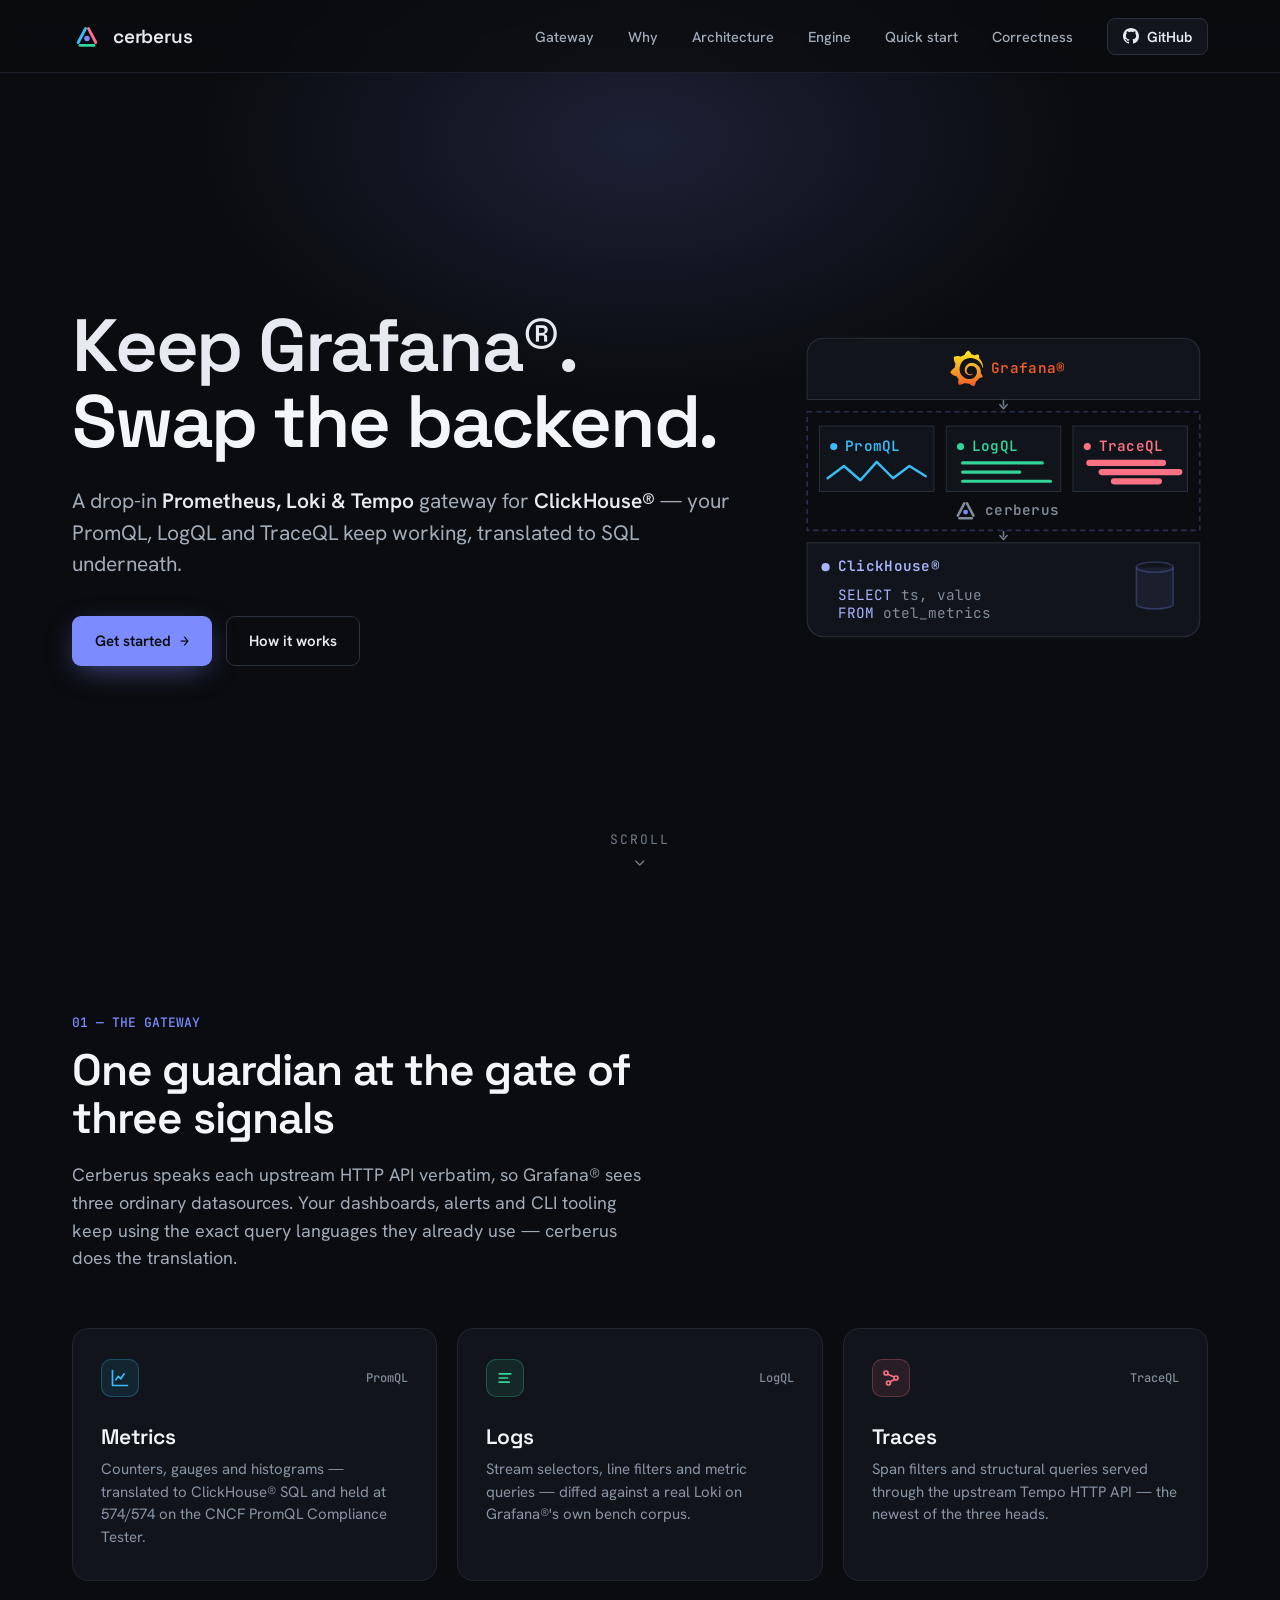
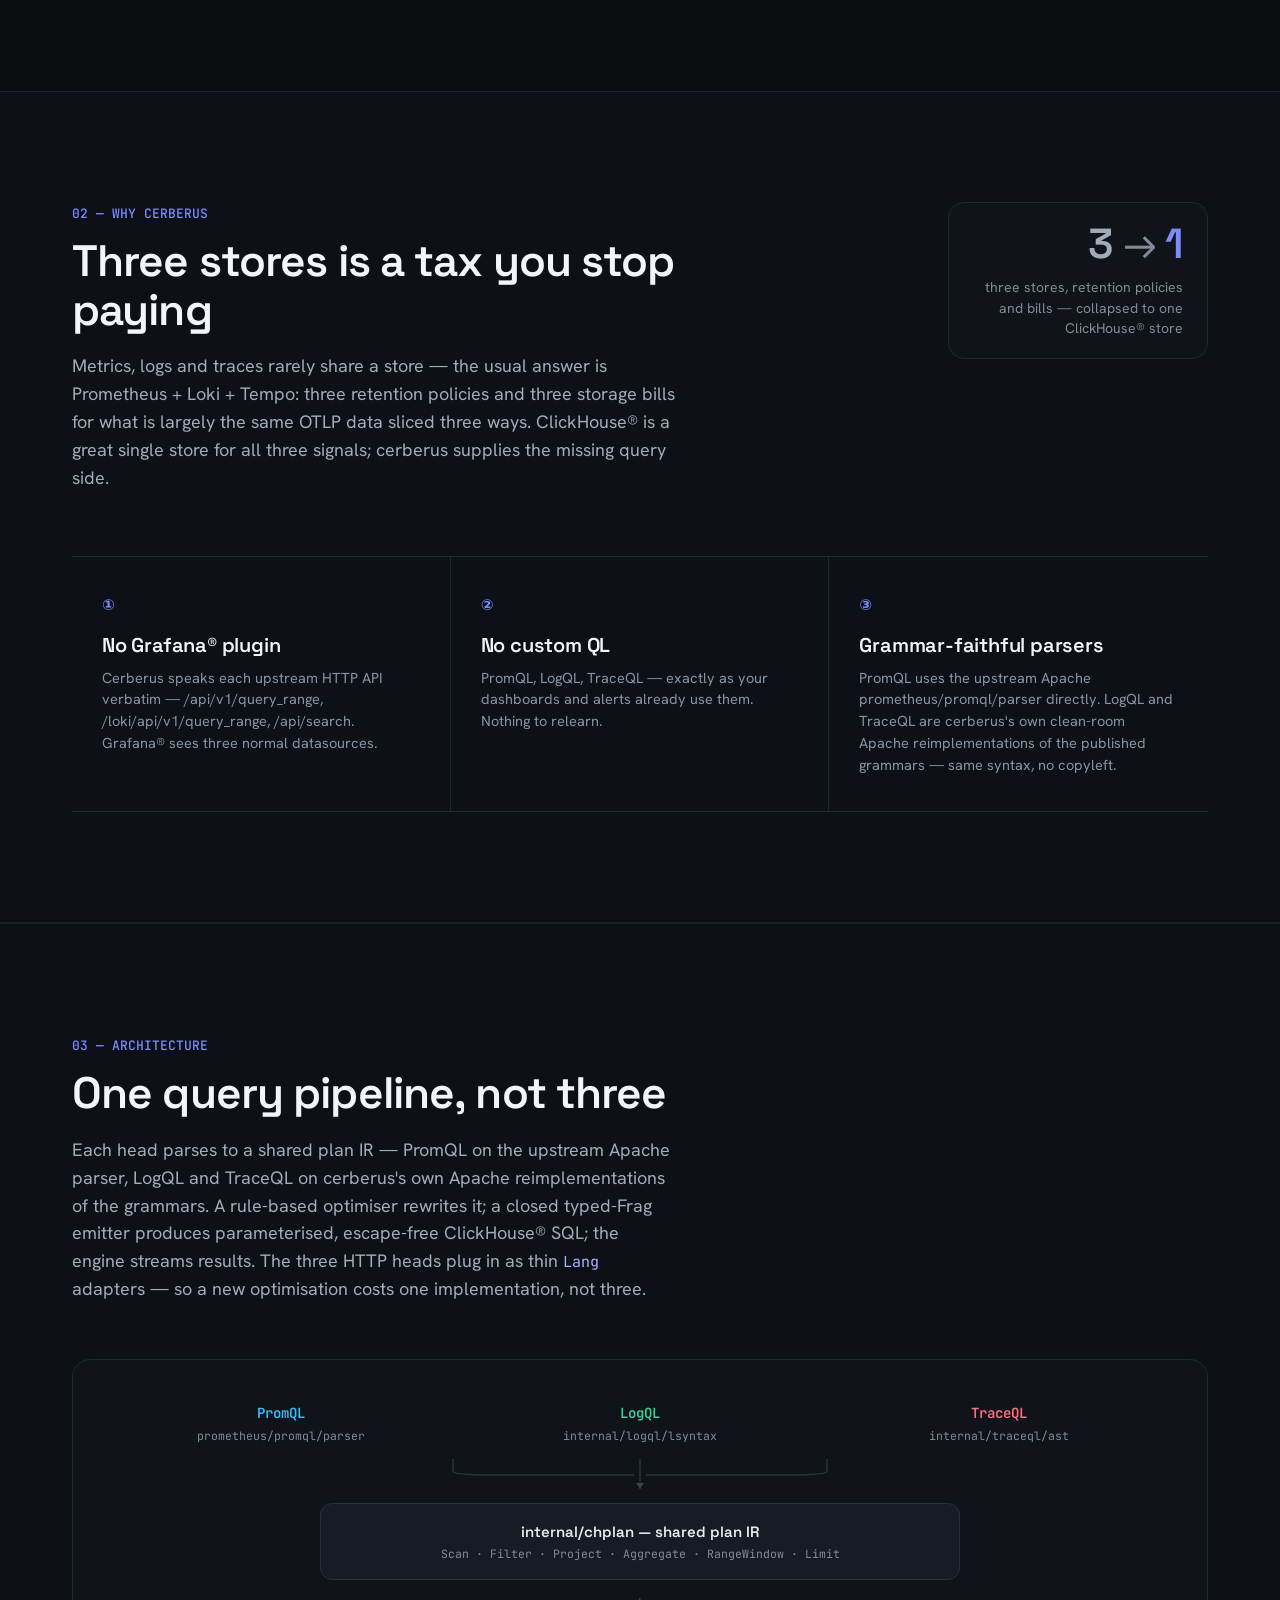
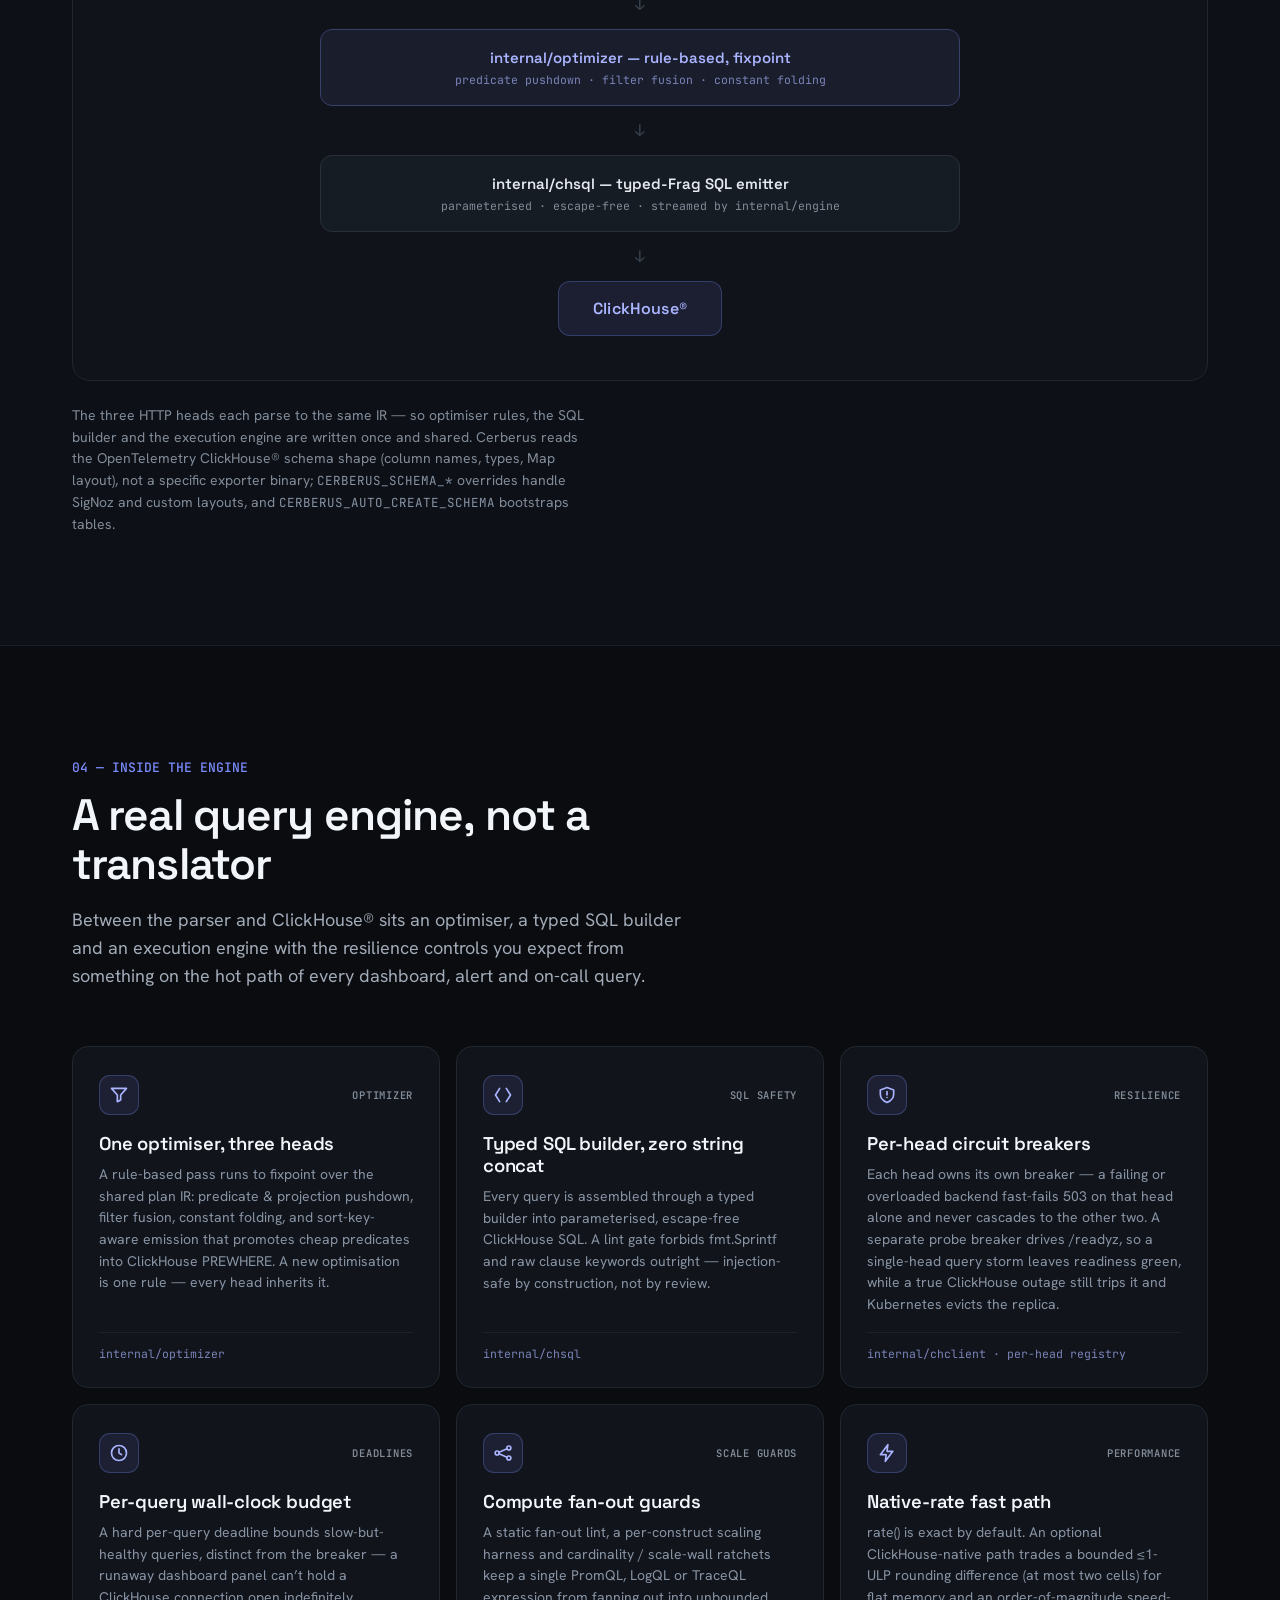
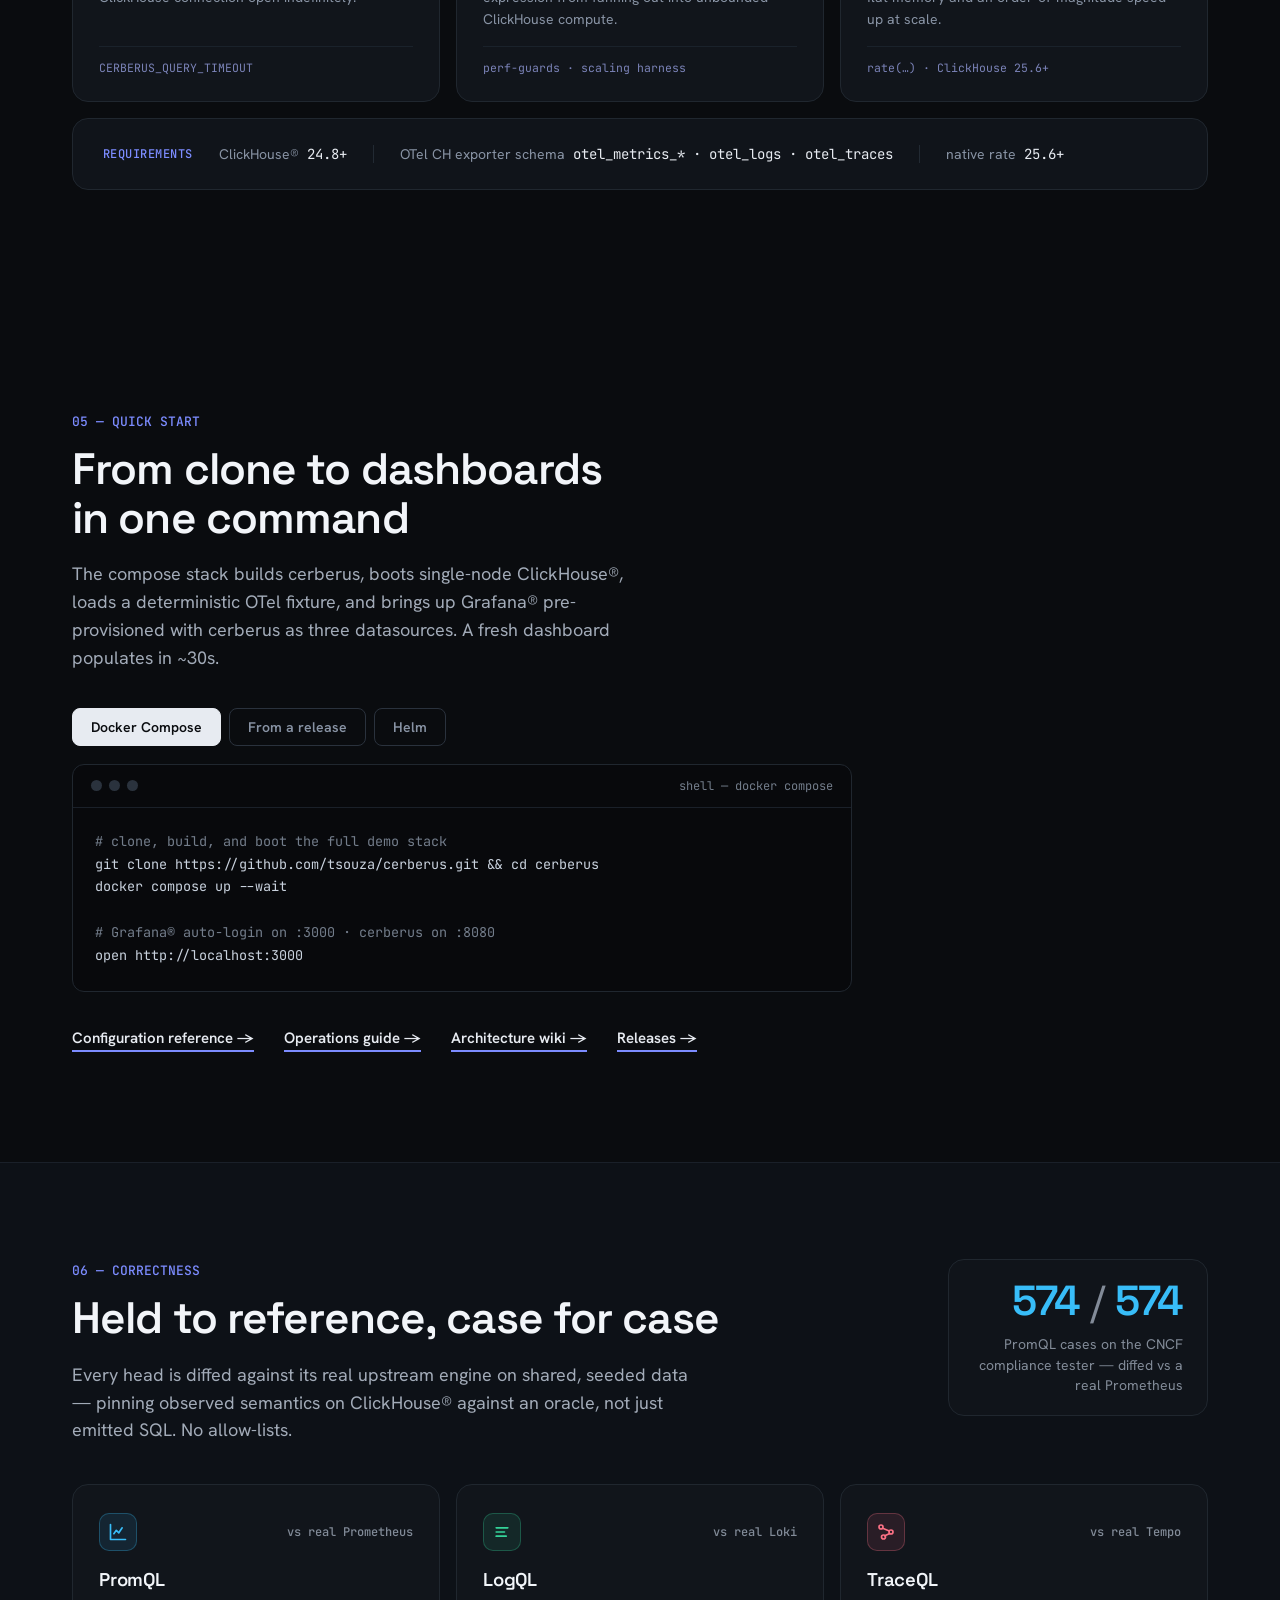
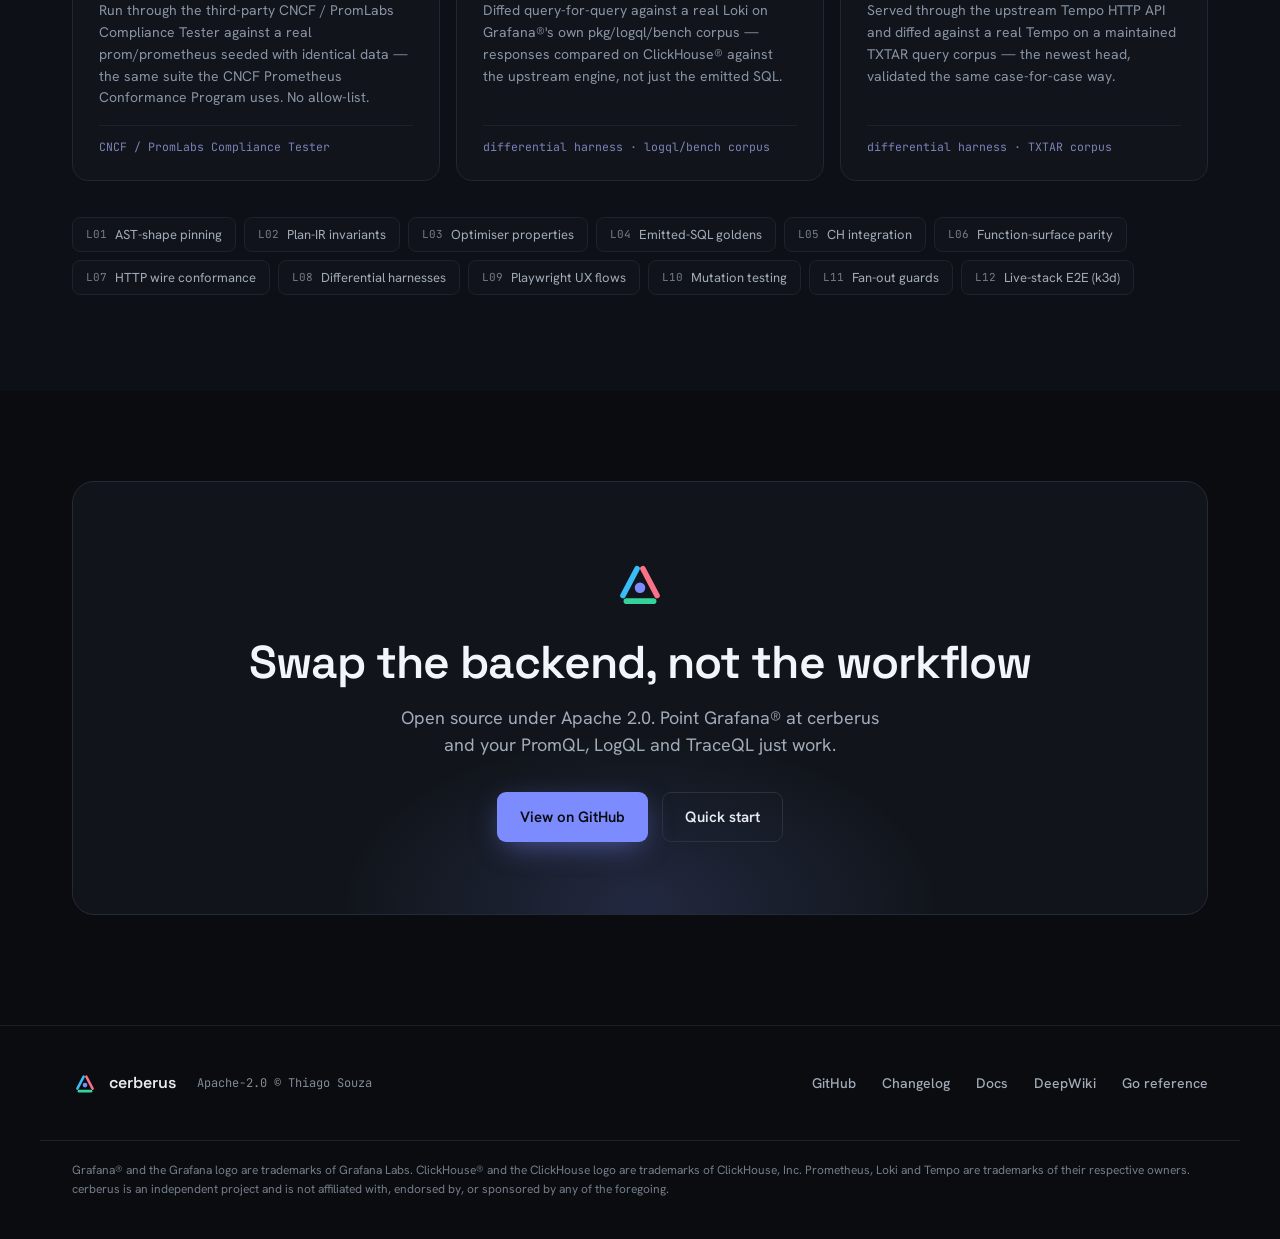
==== commit 71dc5f73: "Design-review fixes: nav IA + mobile menu, unified cards, section anchors, hero scent Applies the fu" ====
--- a/index.html
+++ b/index.html
@@ -48,11 +48,18 @@
         </span>
         <span class="brand__name">cerberus</span>
       </a>
-      <nav class="nav__links">
-        <a class="nav__link" href="#concept">How it works</a>
+      <button class="nav__toggle" type="button" aria-expanded="false" aria-controls="nav-menu" aria-label="Toggle navigation">
+        <span class="nav__toggle-bar" aria-hidden="true"></span>
+        <span class="nav__toggle-bar" aria-hidden="true"></span>
+        <span class="nav__toggle-bar" aria-hidden="true"></span>
+      </button>
+      <nav class="nav__links" id="nav-menu">
+        <a class="nav__link" href="#concept">Gateway</a>
+        <a class="nav__link" href="#why">Why</a>
         <a class="nav__link" href="#architecture">Architecture</a>
         <a class="nav__link" href="#features">Engine</a>
         <a class="nav__link" href="#start">Quick start</a>
+        <a class="nav__link" href="#correctness">Correctness</a>
         <a class="btn btn--github" href="https://github.com/tsouza/cerberus" target="_blank" rel="noopener">
           <svg width="16" height="16" viewBox="0 0 16 16" fill="currentColor" aria-hidden="true"><path d="M8 0C3.58 0 0 3.58 0 8c0 3.54 2.29 6.53 5.47 7.59.4.07.55-.17.55-.38 0-.19-.01-.82-.01-1.49-2.01.37-2.53-.49-2.69-.94-.09-.23-.48-.94-.82-1.13-.28-.15-.68-.52-.01-.53.63-.01 1.08.58 1.23.82.72 1.21 1.87.87 2.33.66.07-.52.28-.87.51-1.07-1.78-.2-3.64-.89-3.64-3.95 0-.87.31-1.59.82-2.15-.08-.2-.36-1.02.08-2.12 0 0 .67-.21 2.2.82.64-.18 1.32-.27 2-.27.68 0 1.36.09 2 .27 1.53-1.04 2.2-.82 2.2-.82.44 1.1.16 1.92.08 2.12.51.56.82 1.27.82 2.15 0 3.07-1.87 3.75-3.65 3.95.29.25.54.73.54 1.48 0 1.07-.01 1.93-.01 2.2 0 .21.15.46.55.38A8.01 8.01 0 0016 8c0-4.42-3.58-8-8-8z"/></svg>
           GitHub
@@ -140,6 +147,11 @@
           <path class="hp-cyl" d="M330 232 V268 A18 5 0 0 0 366 268 V232"/>
         </svg>
       </div>
+
+      <a class="hero__scroll" href="#concept" aria-label="Scroll to how it works">
+        <span>scroll</span>
+        <svg class="hero__scroll-chevron" width="16" height="16" viewBox="0 0 24 24" fill="none" stroke="currentColor" stroke-width="2" stroke-linecap="round" stroke-linejoin="round" aria-hidden="true"><path d="M6 9l6 6 6-6"/></svg>
+      </a>
     </section>
 
     <!-- ======================= CONCEPT ======================= -->
@@ -191,13 +203,25 @@
     <!-- ======================= WHY ======================= -->
     <section id="why" class="section section--band">
       <div class="container section--pad">
-        <span class="section__eyebrow">02 — WHY CERBERUS</span>
-        <h2 class="section__title" style="max-width:24ch">Three stores is a tax you stop paying</h2>
-        <p class="section__lead" style="max-width:62ch; margin-bottom:64px">
-          Metrics, logs and traces rarely share a store — the usual answer is Prometheus + Loki + Tempo: three retention
-          policies and three storage bills for what is largely the same OTLP data sliced three ways. ClickHouse® is a great
-          single store for all three signals; cerberus supplies the missing query side.
-        </p>
+        <div class="section__intro" style="margin-bottom:64px">
+          <div class="section__intro-copy">
+            <span class="section__eyebrow">02 — WHY CERBERUS</span>
+            <h2 class="section__title" style="max-width:24ch">Three stores is a tax you stop paying</h2>
+            <p class="section__lead" style="max-width:62ch">
+              Metrics, logs and traces rarely share a store — the usual answer is Prometheus + Loki + Tempo: three retention
+              policies and three storage bills for what is largely the same OTLP data sliced three ways. ClickHouse® is a great
+              single store for all three signals; cerberus supplies the missing query side.
+            </p>
+          </div>
+          <figure class="stat-anchor">
+            <div class="stat-anchor__num">
+              <span class="stat-anchor__n stat-anchor__n--muted">3</span>
+              <span class="stat-anchor__glyph" aria-hidden="true">→</span>
+              <span class="stat-anchor__n stat-anchor__n--accent">1</span>
+            </div>
+            <figcaption class="stat-anchor__cap">three stores, retention policies and bills — collapsed to one ClickHouse® store</figcaption>
+          </figure>
+        </div>
         <div class="why-grid">
           <div class="pillar">
             <div class="pillar__no">①</div>
@@ -352,42 +376,60 @@
     </section>
 
     <!-- ======================= CORRECTNESS ======================= -->
-    <section class="section section--band-top" data-screen-label="Correctness">
+    <section id="correctness" class="section section--band-top" data-screen-label="Correctness">
       <div class="container" style="padding-block:96px">
-        <span class="section__eyebrow">06 — CORRECTNESS</span>
-        <h2 class="section__title" style="max-width:24ch">Held to reference, case for case</h2>
-        <p class="section__lead" style="max-width:62ch; margin-bottom:40px">
-          Every head is diffed against its real upstream engine on shared, seeded data — pinning observed semantics on
-          ClickHouse® against an oracle, not just emitted SQL. No allow-lists.
-        </p>
+        <div class="section__intro" style="margin-bottom:40px">
+          <div class="section__intro-copy">
+            <span class="section__eyebrow">06 — CORRECTNESS</span>
+            <h2 class="section__title" style="max-width:24ch">Held to reference, case for case</h2>
+            <p class="section__lead" style="max-width:62ch">
+              Every head is diffed against its real upstream engine on shared, seeded data — pinning observed semantics on
+              ClickHouse® against an oracle, not just emitted SQL. No allow-lists.
+            </p>
+          </div>
+          <figure class="stat-anchor">
+            <div class="stat-anchor__num">
+              <span class="stat-anchor__n stat-anchor__n--sky">574</span>
+              <span class="stat-anchor__glyph" aria-hidden="true">/</span>
+              <span class="stat-anchor__n stat-anchor__n--sky">574</span>
+            </div>
+            <figcaption class="stat-anchor__cap">PromQL cases on the CNCF compliance tester — diffed vs a real Prometheus</figcaption>
+          </figure>
+        </div>
 
         <div class="grid-3 grid-3--tight" style="margin-bottom:36px">
-          <article class="head-card">
-            <div class="head-card__head">
-              <span class="head-card__dot head-card__dot--prom"></span>
-              <span class="head-card__name head-card__name--prom">PromQL</span>
-              <span class="head-card__vs">vs real Prometheus</span>
-            </div>
-            <p class="head-card__body">Run through the third-party CNCF / PromLabs Compliance Tester against a real prom/prometheus seeded with identical data — the same suite the CNCF Prometheus Conformance Program uses. No allow-list.</p>
-            <div class="head-card__method">CNCF / PromLabs Compliance Tester</div>
+          <article class="card card--feature">
+            <div class="card__head">
+              <span class="icon-chip icon-chip--sky">
+                <svg width="20" height="20" viewBox="0 0 24 24" fill="none" stroke="var(--sky)" stroke-width="2" stroke-linecap="round" stroke-linejoin="round"><path d="M3 3v18h18"/><path d="M7 14l3-4 3 3 4-6"/></svg>
+              </span>
+              <span class="card__ql">vs real Prometheus</span>
+            </div>
+            <h3 class="card__title">PromQL</h3>
+            <p class="card__body">Run through the third-party CNCF / PromLabs Compliance Tester against a real prom/prometheus seeded with identical data — the same suite the CNCF Prometheus Conformance Program uses. No allow-list.</p>
+            <div class="card__mono">CNCF / PromLabs Compliance Tester</div>
           </article>
-          <article class="head-card">
-            <div class="head-card__head">
-              <span class="head-card__dot head-card__dot--log"></span>
-              <span class="head-card__name head-card__name--log">LogQL</span>
-              <span class="head-card__vs">vs real Loki</span>
-            </div>
-            <p class="head-card__body">Diffed query-for-query against a real Loki on Grafana®'s own pkg/logql/bench corpus — responses compared on ClickHouse® against the upstream engine, not just the emitted SQL.</p>
-            <div class="head-card__method">differential harness · logql/bench corpus</div>
+          <article class="card card--feature">
+            <div class="card__head">
+              <span class="icon-chip icon-chip--emerald">
+                <svg width="20" height="20" viewBox="0 0 24 24" fill="none" stroke="var(--emerald)" stroke-width="2" stroke-linecap="round" stroke-linejoin="round"><line x1="5" y1="7" x2="19" y2="7"/><line x1="5" y1="12" x2="15" y2="12"/><line x1="5" y1="17" x2="17" y2="17"/></svg>
+              </span>
+              <span class="card__ql">vs real Loki</span>
+            </div>
+            <h3 class="card__title">LogQL</h3>
+            <p class="card__body">Diffed query-for-query against a real Loki on Grafana®'s own pkg/logql/bench corpus — responses compared on ClickHouse® against the upstream engine, not just the emitted SQL.</p>
+            <div class="card__mono">differential harness · logql/bench corpus</div>
           </article>
-          <article class="head-card">
-            <div class="head-card__head">
-              <span class="head-card__dot head-card__dot--trace"></span>
-              <span class="head-card__name head-card__name--trace">TraceQL</span>
-              <span class="head-card__vs">vs real Tempo</span>
-            </div>
-            <p class="head-card__body">Served through the upstream Tempo HTTP API and diffed against a real Tempo on a maintained TXTAR query corpus — the newest head, validated the same case-for-case way.</p>
-            <div class="head-card__method">differential harness · TXTAR corpus</div>
+          <article class="card card--feature">
+            <div class="card__head">
+              <span class="icon-chip icon-chip--rose">
+                <svg width="20" height="20" viewBox="0 0 24 24" fill="none" stroke="var(--rose)" stroke-width="2" stroke-linecap="round" stroke-linejoin="round"><circle cx="6" cy="6" r="2.4"/><circle cx="18" cy="12" r="2.4"/><circle cx="9" cy="18" r="2.4"/><path d="M8 7.5l8 3.2M16.5 13.8L10.5 16.6"/></svg>
+              </span>
+              <span class="card__ql">vs real Tempo</span>
+            </div>
+            <h3 class="card__title">TraceQL</h3>
+            <p class="card__body">Served through the upstream Tempo HTTP API and diffed against a real Tempo on a maintained TXTAR query corpus — the newest head, validated the same case-for-case way.</p>
+            <div class="card__mono">differential harness · TXTAR corpus</div>
           </article>
         </div>
 
--- a/css/tokens.css
+++ b/css/tokens.css
@@ -69,6 +69,7 @@
   --fs-xs:      14px;
   --fs-eyebrow: 13px;
   --fs-mono-sm: 13.5px;
+  --fs-stat:    clamp(34px, 4.5vw, 42px);  /* pull-stat anchors in section intros */
 
   --tracking-tight: -.03em;
   --tracking-h2:    -.02em;
--- a/css/base.css
+++ b/css/base.css
@@ -86,6 +86,5 @@
   :root { --section-y: 76px; }
   .grid-3, .grid-3--tight { grid-template-columns: 1fr; }
 }
-@media (max-width: 720px) {
-  .nav__links a:not(.btn) { display: none; }
-}
+/* the old "hide nav links on mobile" hack is superseded by the .nav__toggle
+   menu (components.css); links now live in the toggled panel instead. */
--- a/css/components.css
+++ b/css/components.css
@@ -23,6 +23,41 @@
 .nav__links { display: flex; align-items: center; gap: 34px; }
 .nav__link { text-decoration: none; color: var(--text-muted); font-size: 14.5px; font-weight: 500; transition: color .15s var(--ease); }
 .nav__link:hover { color: var(--text-2); }
+
+/* mobile menu toggle — hidden on desktop, shown ≤900px */
+.nav__toggle {
+  display: none; flex-direction: column; justify-content: center; gap: 5px;
+  width: 42px; height: 38px; padding: 9px 8px;
+  background: transparent; border: 1px solid var(--border-3); border-radius: var(--r-sm);
+  cursor: pointer;
+}
+.nav__toggle-bar {
+  display: block; width: 100%; height: 2px; border-radius: var(--r-pill);
+  background: var(--text-2); transition: transform .15s var(--ease), opacity .15s var(--ease);
+}
+.nav__toggle[aria-expanded="true"] .nav__toggle-bar:nth-child(1) { transform: translateY(7px) rotate(45deg); }
+.nav__toggle[aria-expanded="true"] .nav__toggle-bar:nth-child(2) { opacity: 0; }
+.nav__toggle[aria-expanded="true"] .nav__toggle-bar:nth-child(3) { transform: translateY(-7px) rotate(-45deg); }
+
+/* ≤900px: hide the inline row, show the toggle, drop the links as a panel
+   under the sticky nav. .nav is position:sticky and .nav__inner/.container are
+   static, so .nav is the containing block for this absolutely-positioned panel.
+   GitHub button rides along inside the panel. */
+@media (max-width: 900px) {
+  .nav__toggle { display: flex; }
+  .nav__links {
+    position: absolute; top: 100%; left: 0; right: 0;
+    flex-direction: column; align-items: stretch; gap: 0;
+    padding: 8px var(--gutter) 18px;
+    background: var(--surface); border-bottom: 1px solid var(--border);
+    backdrop-filter: blur(14px);
+    transform: translateY(-10px); opacity: 0; visibility: hidden; pointer-events: none;
+    transition: opacity .18s var(--ease), transform .18s var(--ease), visibility .18s var(--ease);
+  }
+  .nav__links.is-open { transform: none; opacity: 1; visibility: visible; pointer-events: auto; }
+  .nav__link { padding: 13px 4px; border-bottom: 1px solid var(--border); }
+  .nav__links .btn--github { justify-content: center; margin-top: 12px; }
+}
 
 /* ---- Buttons ---------------------------------------------- */
 .btn {
@@ -86,7 +121,7 @@
   font-size: var(--fs-hero); line-height: 1.02; letter-spacing: var(--tracking-tight);
   color: var(--text); max-width: 18ch; margin-bottom: 26px;
 }
-.hero__title-keep { color: var(--text-muted); }
+.hero__title-keep { color: var(--text-2); } /* setup line lifted one step (text-muted -> text-2) so it isn't nearly invisible next to the --text payoff -- contrast kept, not flattened */
 .hero__lead {
   font-size: var(--fs-lead); line-height: 1.5; color: var(--text-muted);
   max-width: 56ch; margin-bottom: 36px;
@@ -196,20 +231,10 @@
 .doclink { text-decoration: none; color: var(--text-2); font-size: var(--fs-sm); font-weight: 600; border-bottom: 2px solid var(--accent); padding-bottom: 2px; }
 .doclink:hover { color: var(--accent-soft); }
 
-/* ---- Correctness (heads + layer chips) -------------------- */
-.head-card { background: var(--surface); border: 1px solid var(--border-2); border-radius: var(--r-lg); padding: 28px 26px 26px; display: flex; flex-direction: column; }
-.head-card__head { display: flex; align-items: center; gap: 11px; margin-bottom: 18px; }
-.head-card__dot { width: 9px; height: 9px; border-radius: 50%; flex: none; }
-.head-card__dot--prom  { background: var(--sky); }
-.head-card__dot--log   { background: var(--emerald); }
-.head-card__dot--trace { background: var(--rose); }
-.head-card__name { font-family: var(--font-mono); font-weight: 600; font-size: var(--fs-sm); }
-.head-card__name--prom  { color: var(--sky); }
-.head-card__name--log   { color: var(--emerald); }
-.head-card__name--trace { color: var(--rose); }
-.head-card__vs { font-size: 13px; color: var(--text-faint); padding-left: 2px; }
-.head-card__body { font-size: 14.5px; line-height: 1.55; color: var(--text-muted); margin-bottom: 16px; flex: 1; }
-.head-card__method { font-family: var(--font-mono); font-size: 11.5px; color: #7B83B8; border-top: 1px solid var(--border-inner); padding-top: 13px; }
+/* ---- Correctness (layer chips) ---------------------------- */
+/* The three signal head cards now reuse the shared .card / .card--feature
+   kit with a colored .icon-chip--{sky|emerald|rose} — see "Cards" above, so
+   sections 01, 04 and 06 share one header structure. */
 
 .layer-chips { display: flex; flex-wrap: wrap; gap: 8px; }
 .layer-chip { display: inline-flex; align-items: center; gap: 8px; background: var(--surface-2); border: 1px solid var(--border-faint); border-radius: var(--r-sm); padding: 8px 13px; font-size: 13px; color: var(--text-muted); }
@@ -234,3 +259,58 @@
 .footer__links { display: flex; gap: 26px; flex-wrap: wrap; }
 .footer__link { text-decoration: none; color: var(--text-muted); font-size: var(--fs-xs); font-weight: 500; }
 .footer__link:hover { color: var(--text-2); }
+
+/* ---- Section intro anchor (quiet pull-stat in the empty top-right) --- */
+/* Wraps a sparse section intro in a 2-col grid: copy left, one stat right. */
+.section__intro { display: grid; grid-template-columns: minmax(0, 1fr) auto; gap: 40px; align-items: start; }
+.section__intro-copy { min-width: 0; }
+.stat-anchor {
+  margin: 0; justify-self: end; align-self: start;
+  max-width: 260px; text-align: right;
+  padding: 20px 24px;
+  background: var(--surface-2); border: 1px solid var(--border-2); border-radius: var(--r-lg);
+}
+.stat-anchor__num {
+  display: flex; align-items: baseline; justify-content: flex-end; gap: 10px;
+  font-family: var(--font-display); font-weight: 600;
+  font-size: var(--fs-stat); line-height: 1; letter-spacing: var(--tracking-tight);
+}
+.stat-anchor__n--muted  { color: var(--text-muted); }
+.stat-anchor__n--accent { color: var(--accent); }
+.stat-anchor__n--sky    { color: var(--sky); }
+.stat-anchor__glyph { color: var(--text-faint); font-weight: 400; }
+.stat-anchor__cap { margin-top: 12px; font-size: var(--fs-xs); line-height: 1.45; color: var(--text-faint); }
+
+/* below the lead on mobile — full width, left-aligned, tighter gap */
+@media (max-width: 900px) {
+  .section__intro { grid-template-columns: 1fr; gap: 26px; }
+  .stat-anchor { justify-self: start; text-align: left; max-width: none; }
+  .stat-anchor__num { justify-content: flex-start; }
+}
+
+/* ---- Hero scroll scent ------------------------------------ */
+/* Quiet cue that section 01 sits just below the fold: a real,
+   keyboard-focusable link to #concept parked in the hero's empty lower
+   band (.hero is already position:relative via .section). The chevron
+   hints downward on a soft loop; base.css disables all animation under
+   prefers-reduced-motion (* { animation: none !important; }), so it rests
+   static there -- the same pattern the rest of the site relies on. */
+.hero__scroll {
+  position: absolute; left: 50%; bottom: 30px; transform: translateX(-50%);
+  display: inline-flex; flex-direction: column; align-items: center; gap: 7px;
+  text-decoration: none; color: var(--text-fainter);
+  font-family: var(--font-mono); font-size: var(--fs-eyebrow);
+  letter-spacing: .16em; text-transform: uppercase; /* em tracking, not a px/hex/radius value */
+  transition: color .15s var(--ease);
+}
+.hero__scroll:hover { color: var(--text-muted); }
+.hero__scroll-chevron { display: block; animation: hero-scroll-hint 1.9s var(--ease) infinite; }
+@keyframes hero-scroll-hint {
+  0%, 100% { transform: translateY(0);   opacity: .65; }
+  50%      { transform: translateY(4px); opacity: 1; }
+}
+/* mobile hero collapses (min-height:0, the graphic fills the band) -- no
+   empty lower third to signpost, so drop the cue. */
+@media (max-width: 900px) {
+  .hero__scroll { display: none; }
+}
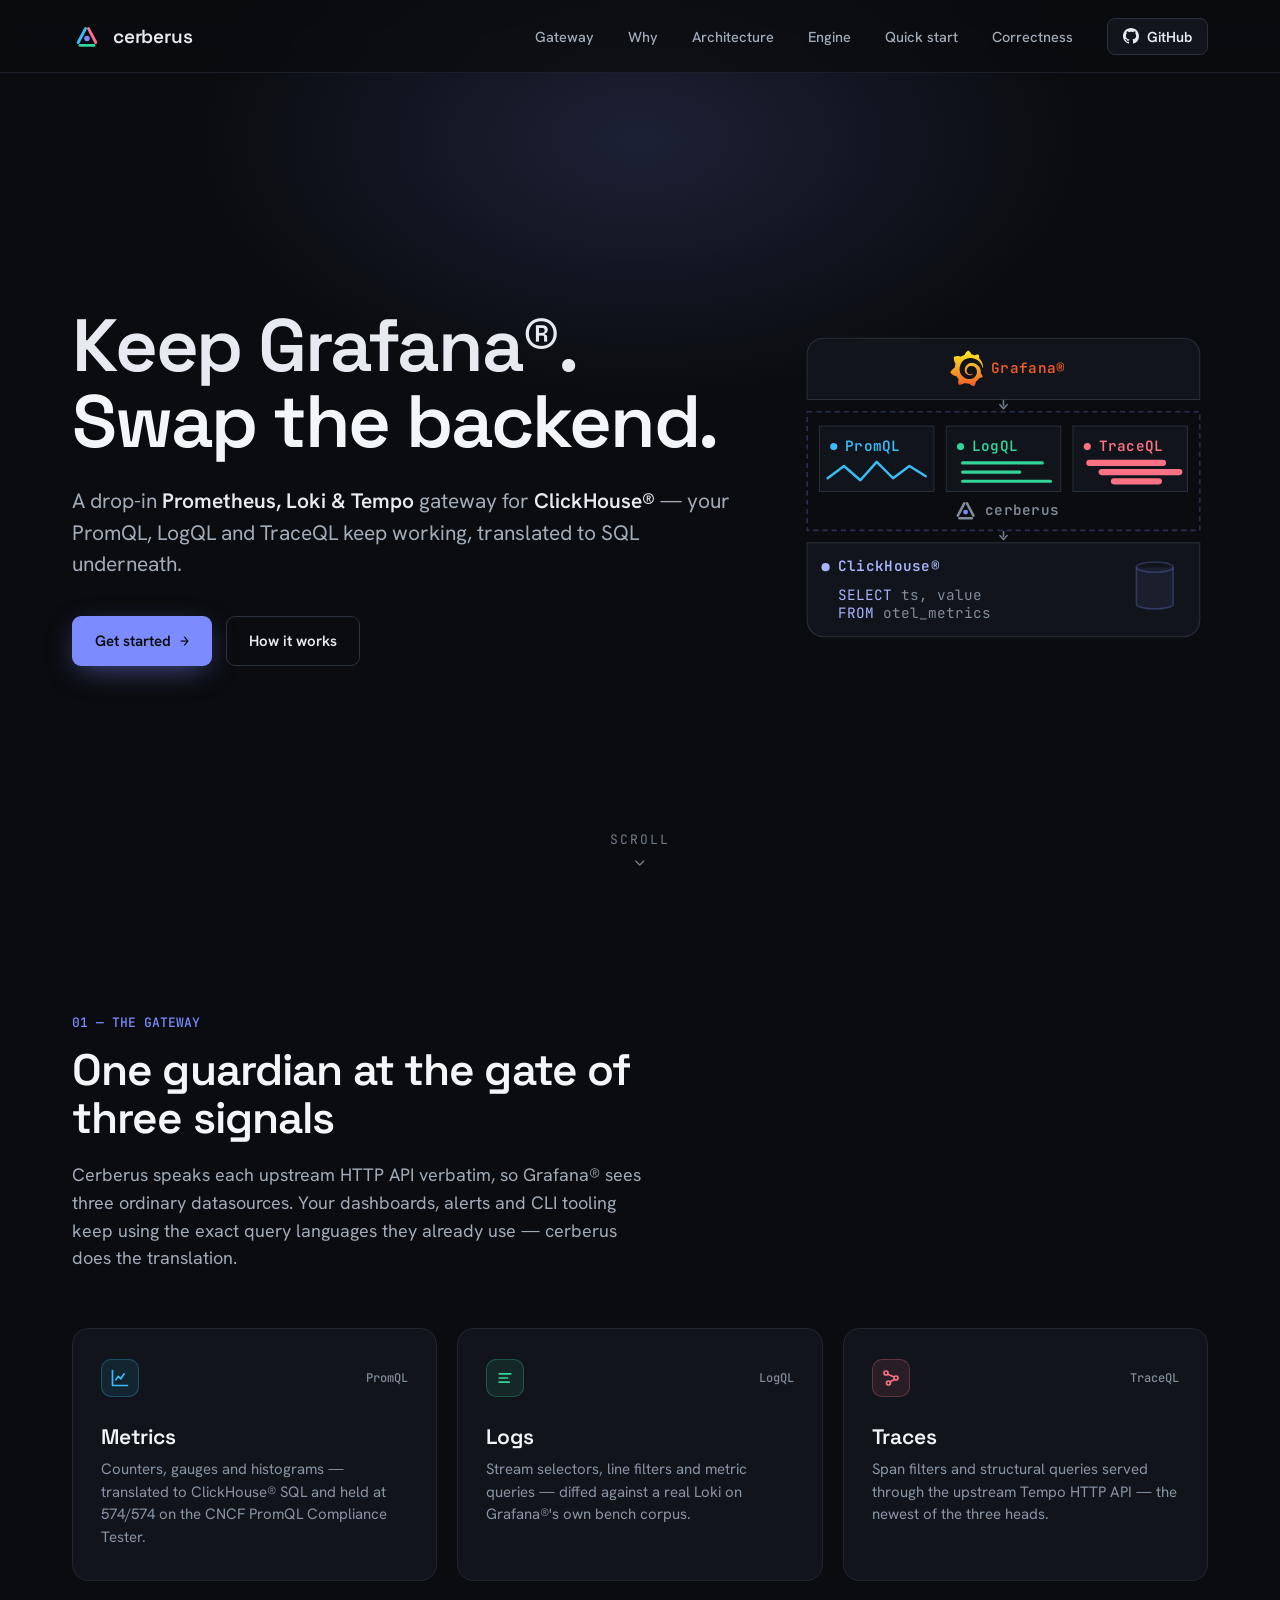
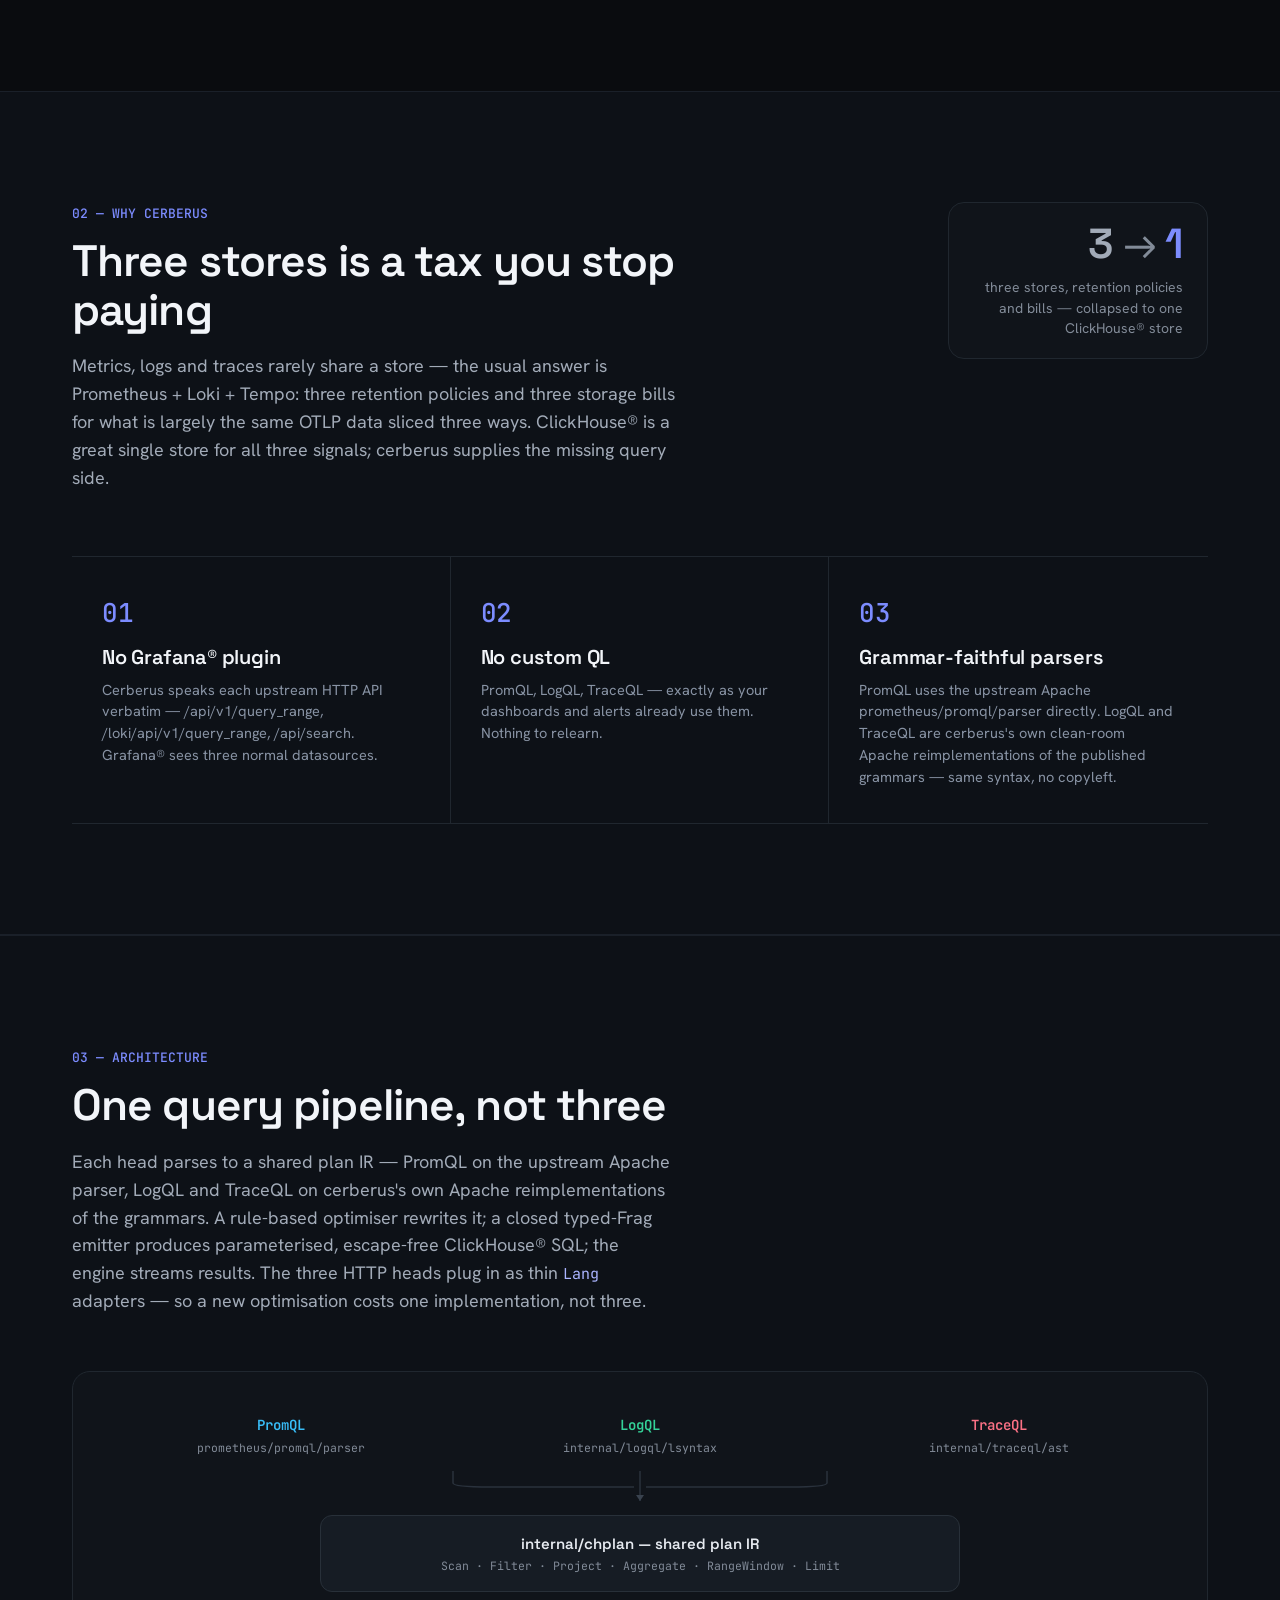
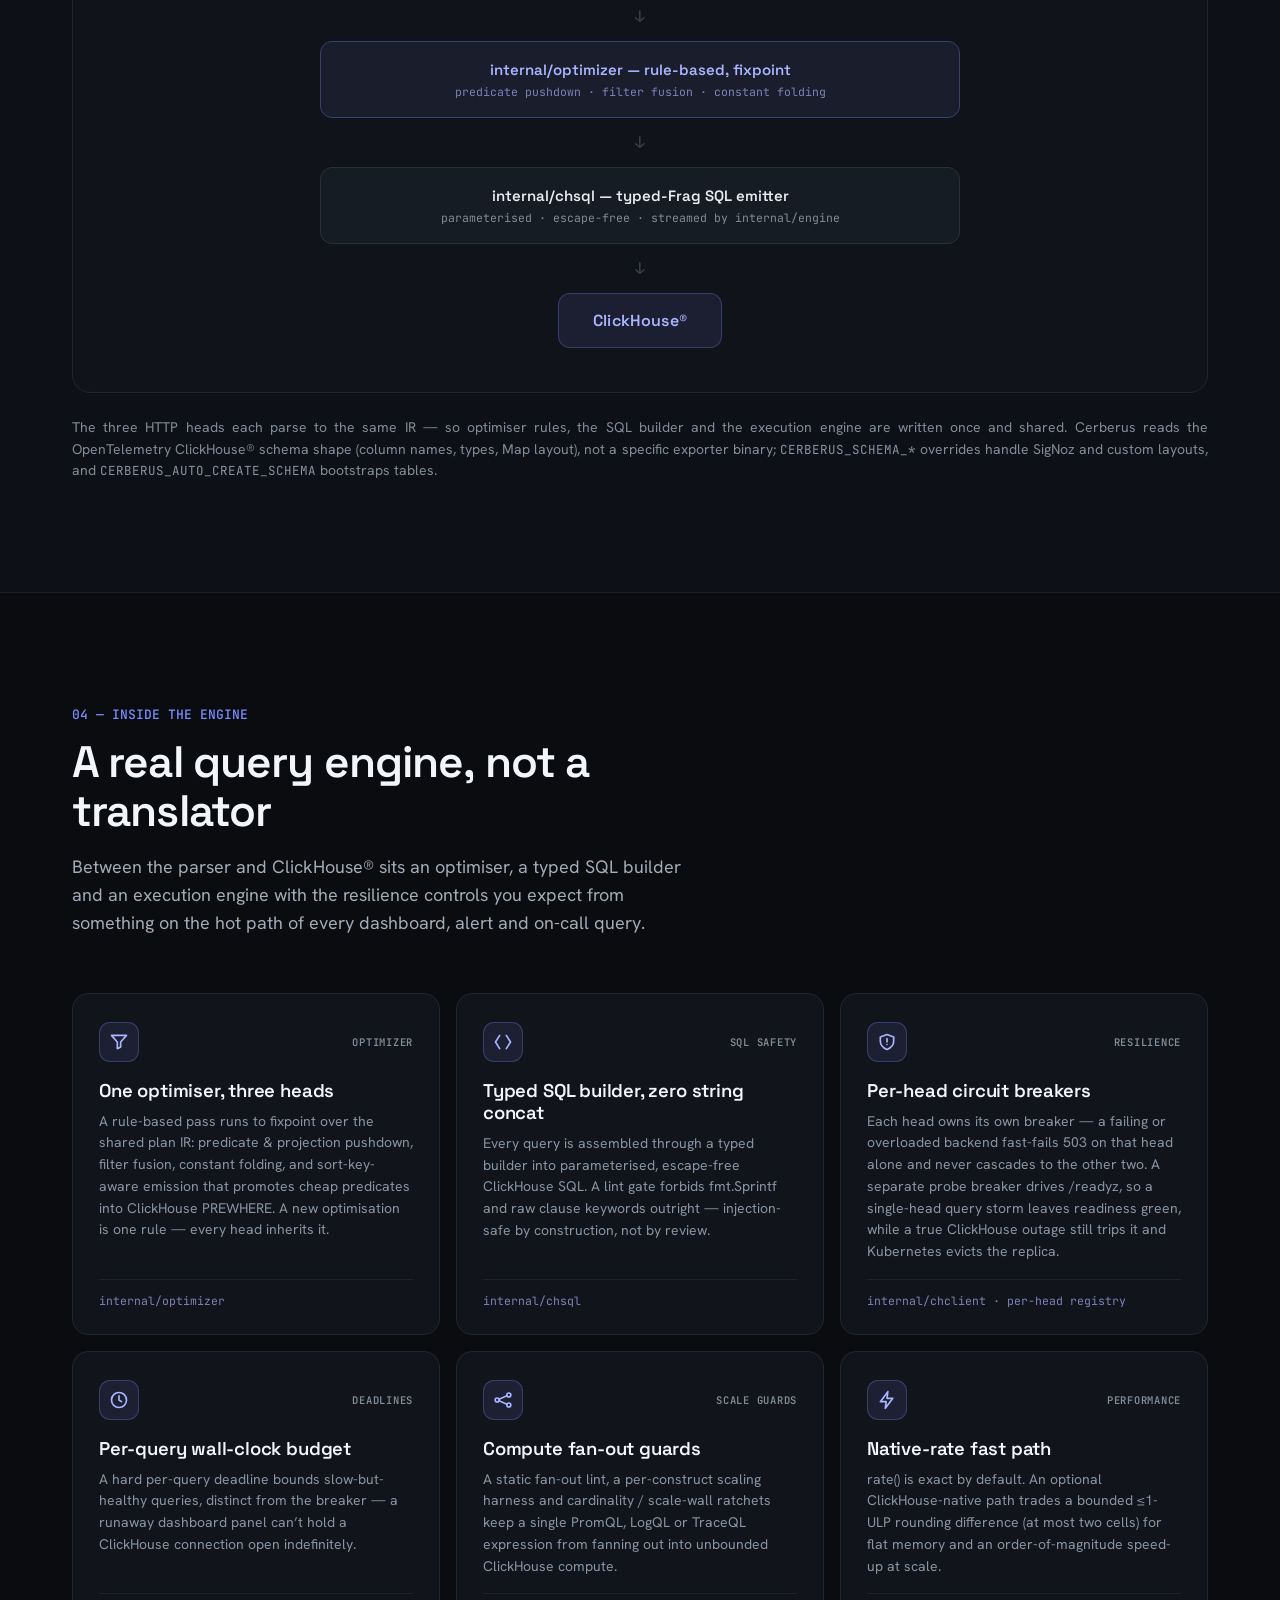
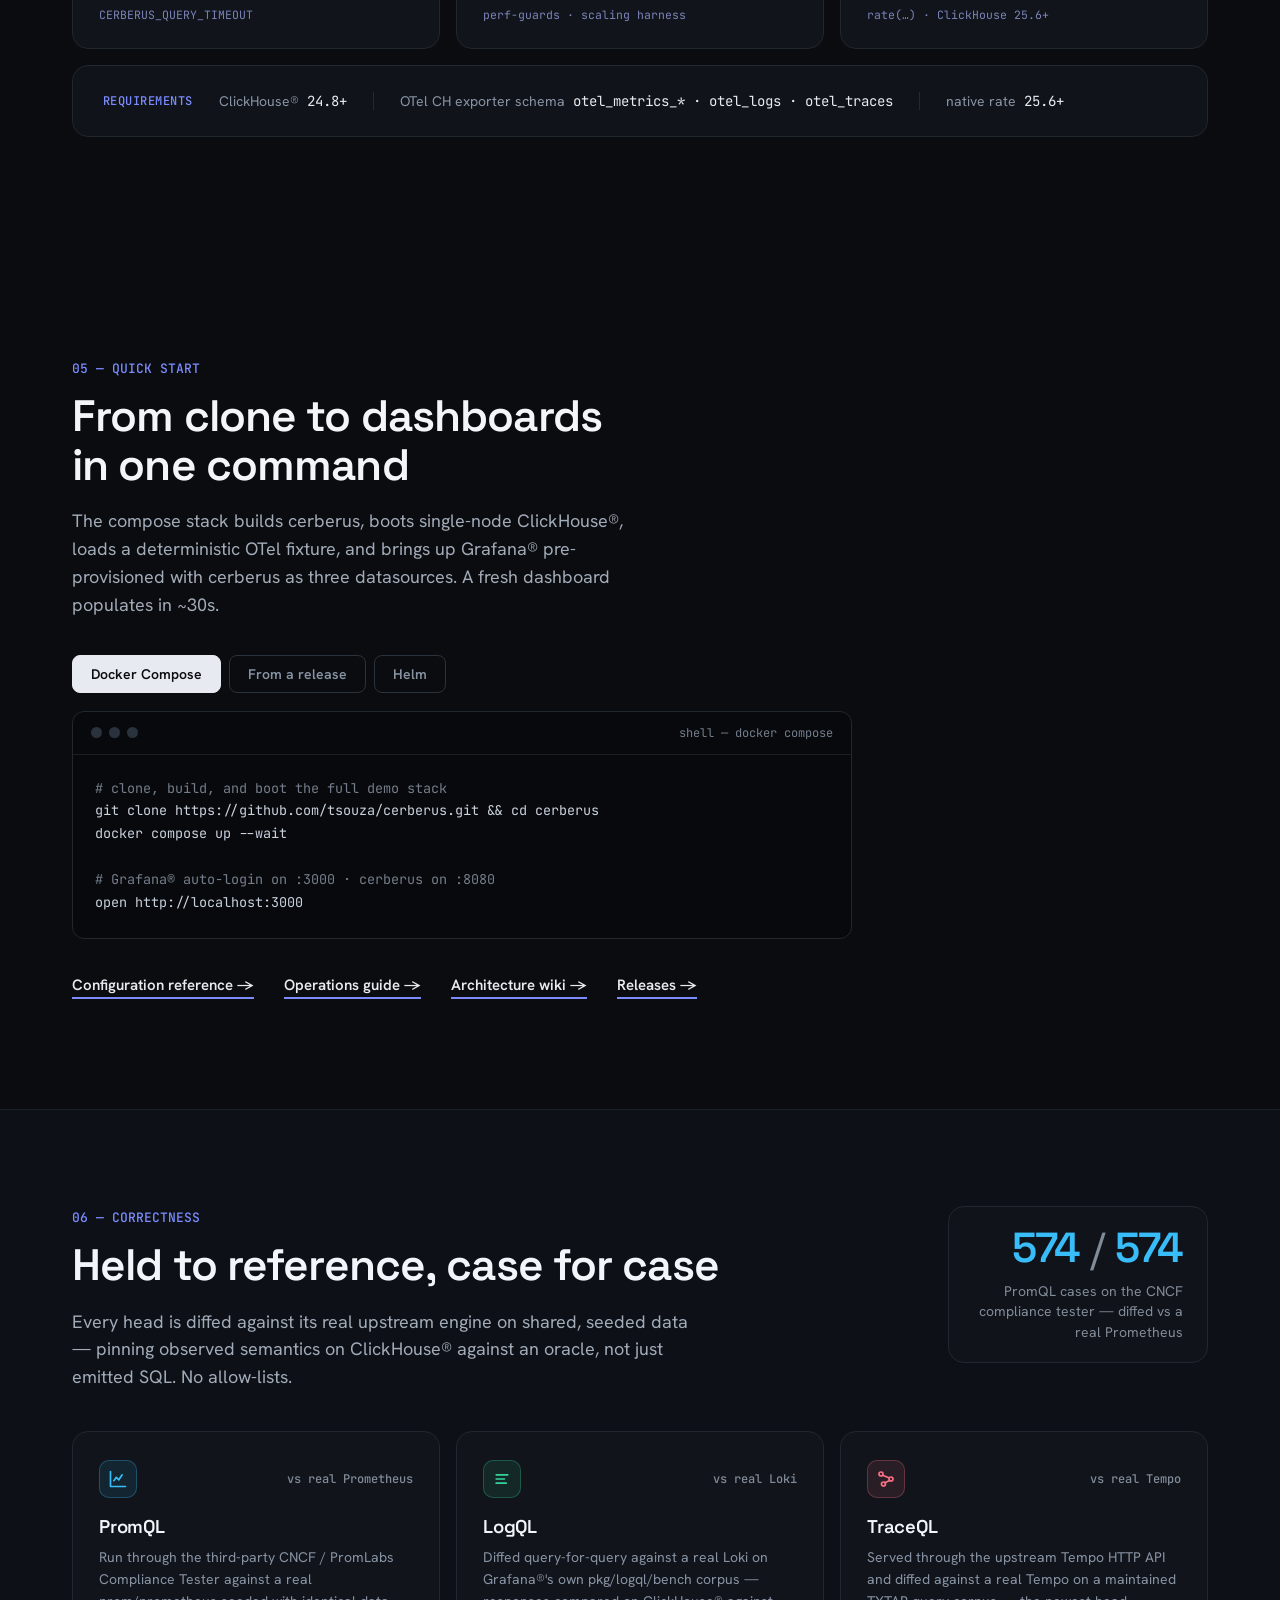
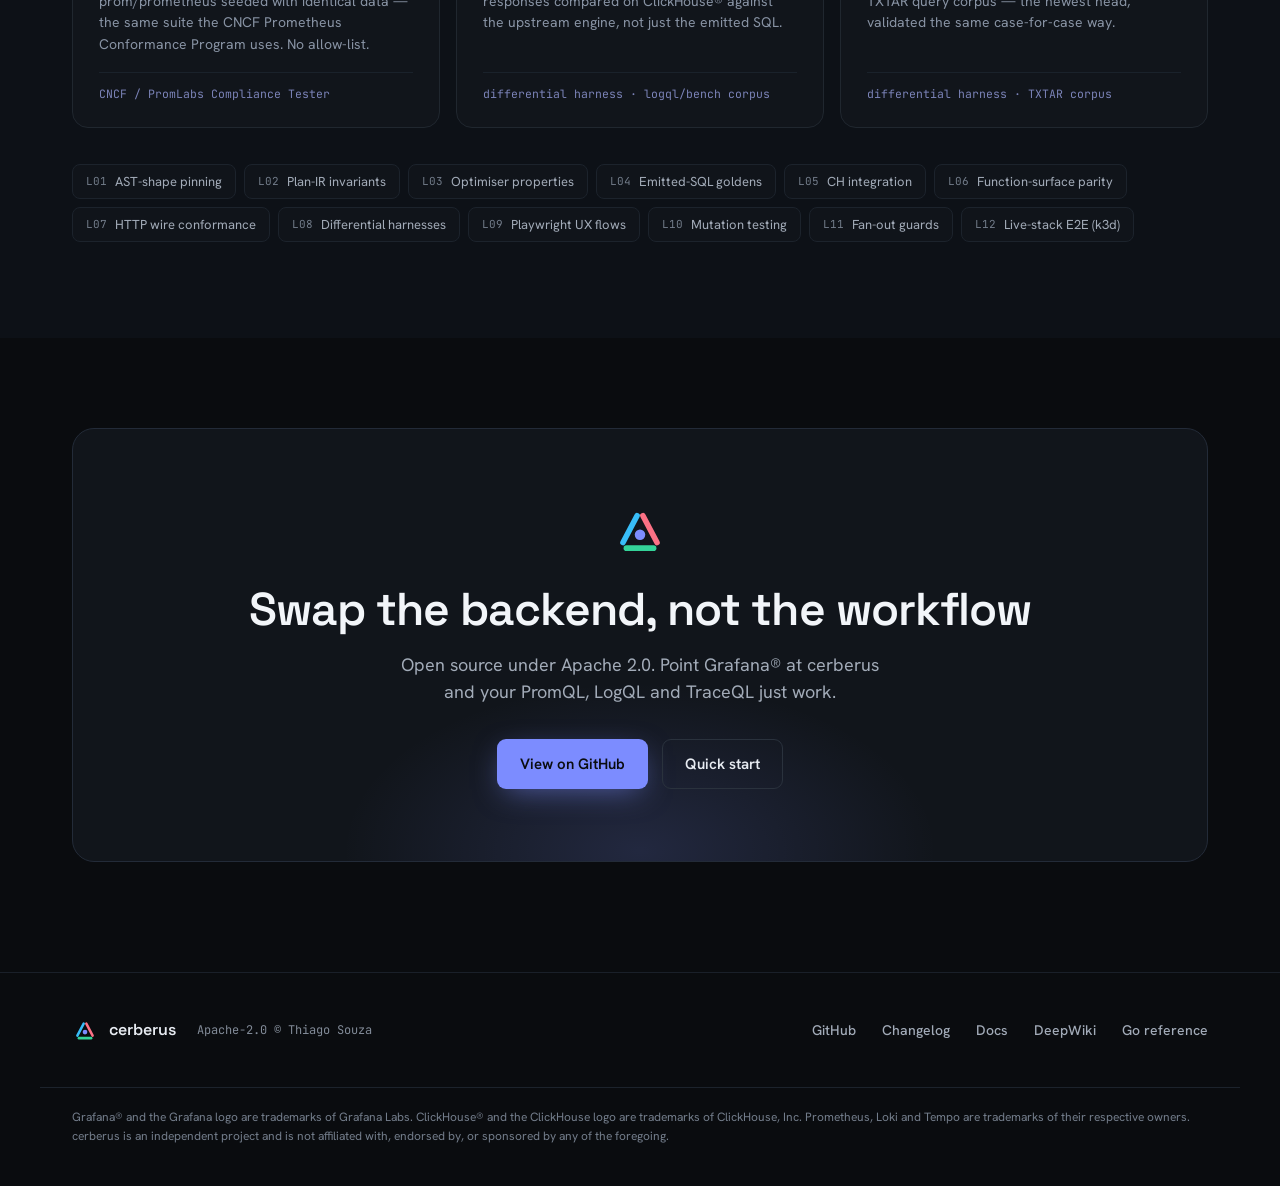
==== commit a367b5f3: "Enlarge pillar numbers, justify the architecture caption - Replace the tiny Unicode circled digits (" ====
--- a/index.html
+++ b/index.html
@@ -224,17 +224,17 @@
         </div>
         <div class="why-grid">
           <div class="pillar">
-            <div class="pillar__no">①</div>
+            <div class="pillar__no">01</div>
             <h3 class="pillar__title">No Grafana® plugin</h3>
             <p class="pillar__body">Cerberus speaks each upstream HTTP API verbatim — /api/v1/query_range, /loki/api/v1/query_range, /api/search. Grafana® sees three normal datasources.</p>
           </div>
           <div class="pillar">
-            <div class="pillar__no">②</div>
+            <div class="pillar__no">02</div>
             <h3 class="pillar__title">No custom QL</h3>
             <p class="pillar__body">PromQL, LogQL, TraceQL — exactly as your dashboards and alerts already use them. Nothing to relearn.</p>
           </div>
           <div class="pillar">
-            <div class="pillar__no">③</div>
+            <div class="pillar__no">03</div>
             <h3 class="pillar__title">Grammar-faithful parsers</h3>
             <p class="pillar__body">PromQL uses the upstream Apache prometheus/promql/parser directly. LogQL and TraceQL are cerberus's own clean-room Apache reimplementations of the published grammars — same syntax, no copyleft.</p>
           </div>
--- a/css/components.css
+++ b/css/components.css
@@ -165,7 +165,8 @@
 .why-grid { display: grid; grid-template-columns: repeat(3, 1fr); border-top: 1px solid var(--border-2); }
 .pillar { padding: 38px 30px 36px; border-bottom: 1px solid var(--border-2); border-right: 1px solid var(--border-2); }
 .pillar:last-child { border-right: none; }
-.pillar__no { font-family: var(--font-display); font-size: var(--fs-sm); font-weight: 600; color: var(--accent); margin-bottom: 18px; }
+/* real numerals, sized as lead figures — the old ①②③ glyphs rendered tiny */
+.pillar__no { font-family: var(--font-mono); font-size: 26px; font-weight: 500; color: var(--accent); letter-spacing: var(--tracking-snug); margin-bottom: 14px; }
 .pillar__title { font-family: var(--font-display); font-weight: 600; font-size: 20px; letter-spacing: var(--tracking-snug); color: var(--text); margin-bottom: 9px; }
 .pillar__body { font-size: 14.5px; line-height: 1.5; color: var(--text-dim); }
 @media (max-width: 900px) {
@@ -194,7 +195,10 @@
 .flow-arrow { color: #39424E; font-family: var(--font-mono); }
 .flow-target { background: var(--accent-fill-2); color: var(--accent-soft); border: 1px solid var(--accent-ring); border-radius: var(--r-md); padding: 16px 34px; text-align: center; }
 .flow-target__label { font-family: var(--font-display); font-weight: 600; font-size: 16px; letter-spacing: .01em; }
-.arch__note { font-size: var(--fs-xs); line-height: 1.55; color: var(--text-faint); max-width: 66ch; margin-top: 24px; }
+/* caption spans the full width of the .arch box above and is justified to it */
+.arch__note { font-size: var(--fs-xs); line-height: 1.55; color: var(--text-faint); text-align: justify; margin-top: 24px; }
+/* narrow screens: justify + long CERBERUS_* identifiers = whitespace rivers, so left-align */
+@media (max-width: 720px) { .arch__note { text-align: left; } }
 
 /* inline mono accents inside prose */
 .mono-accent { font-family: var(--font-mono); font-size: 15px; color: var(--accent-soft); }
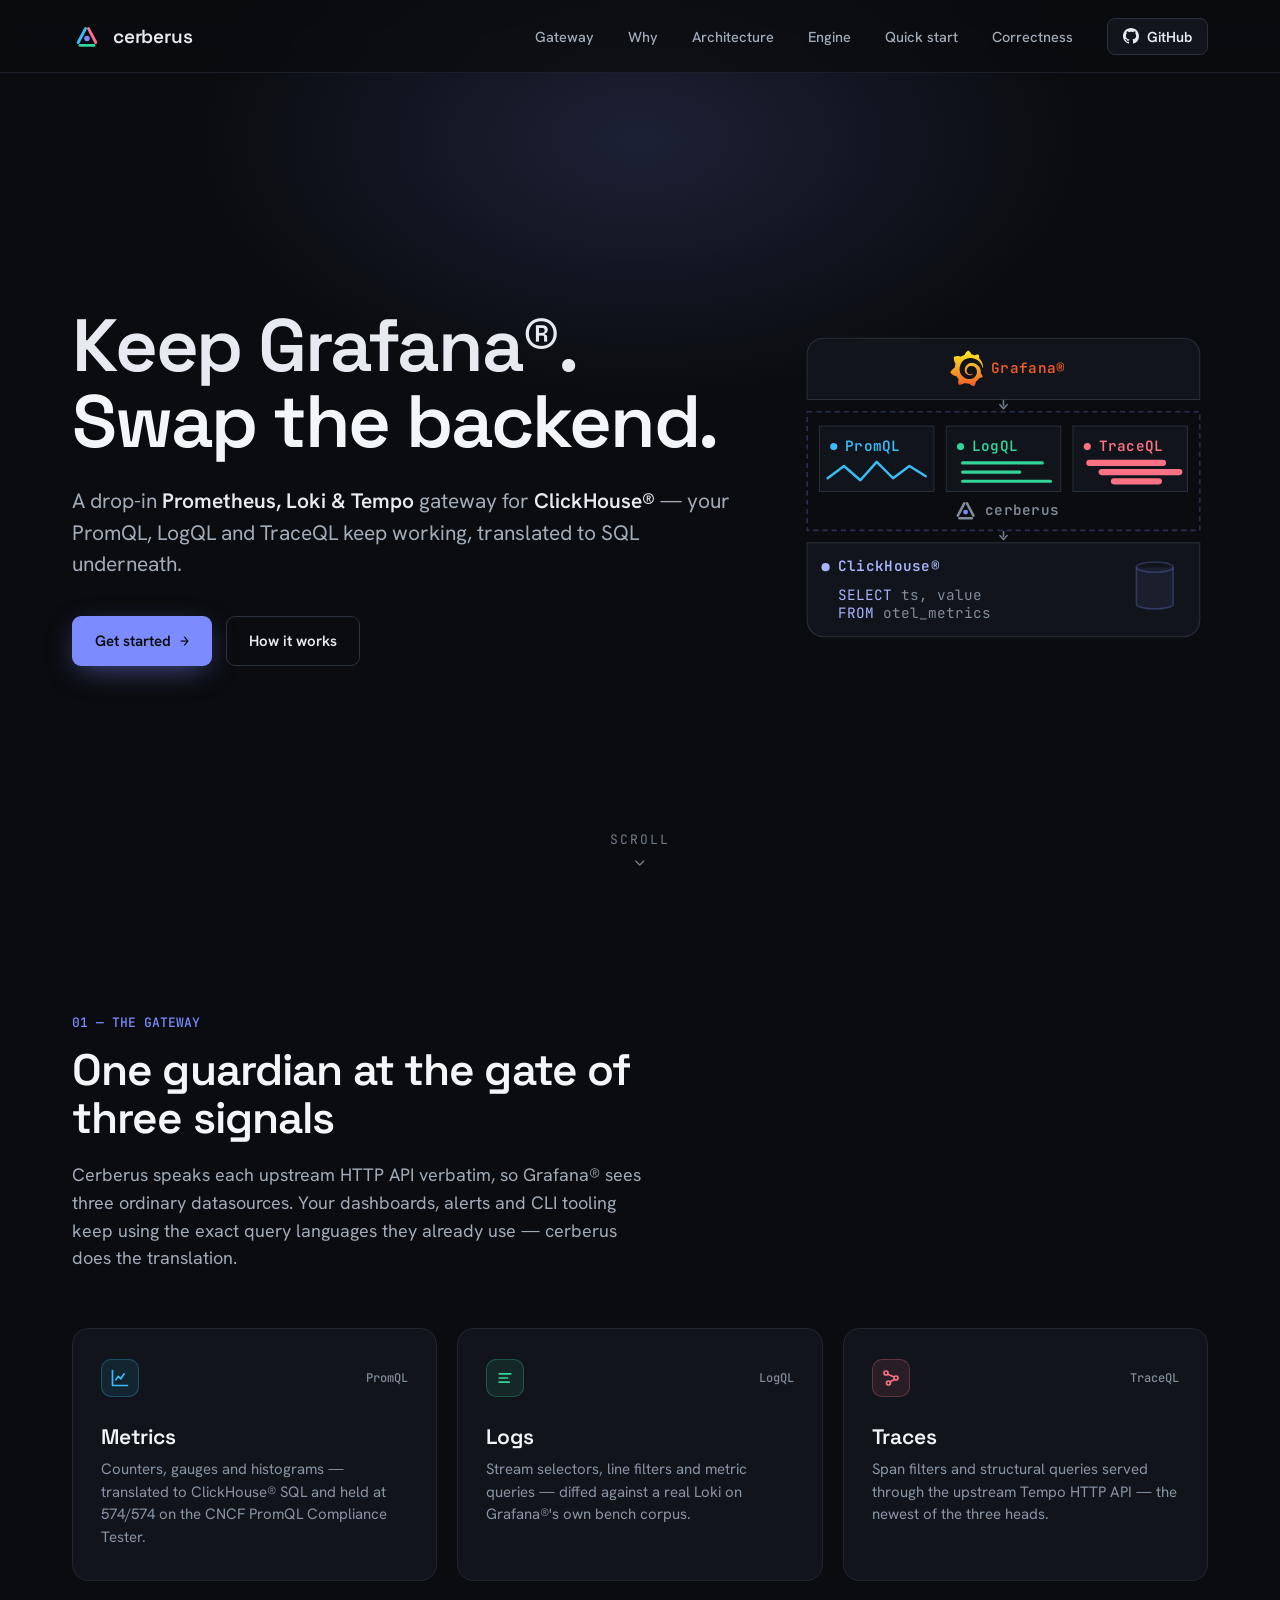
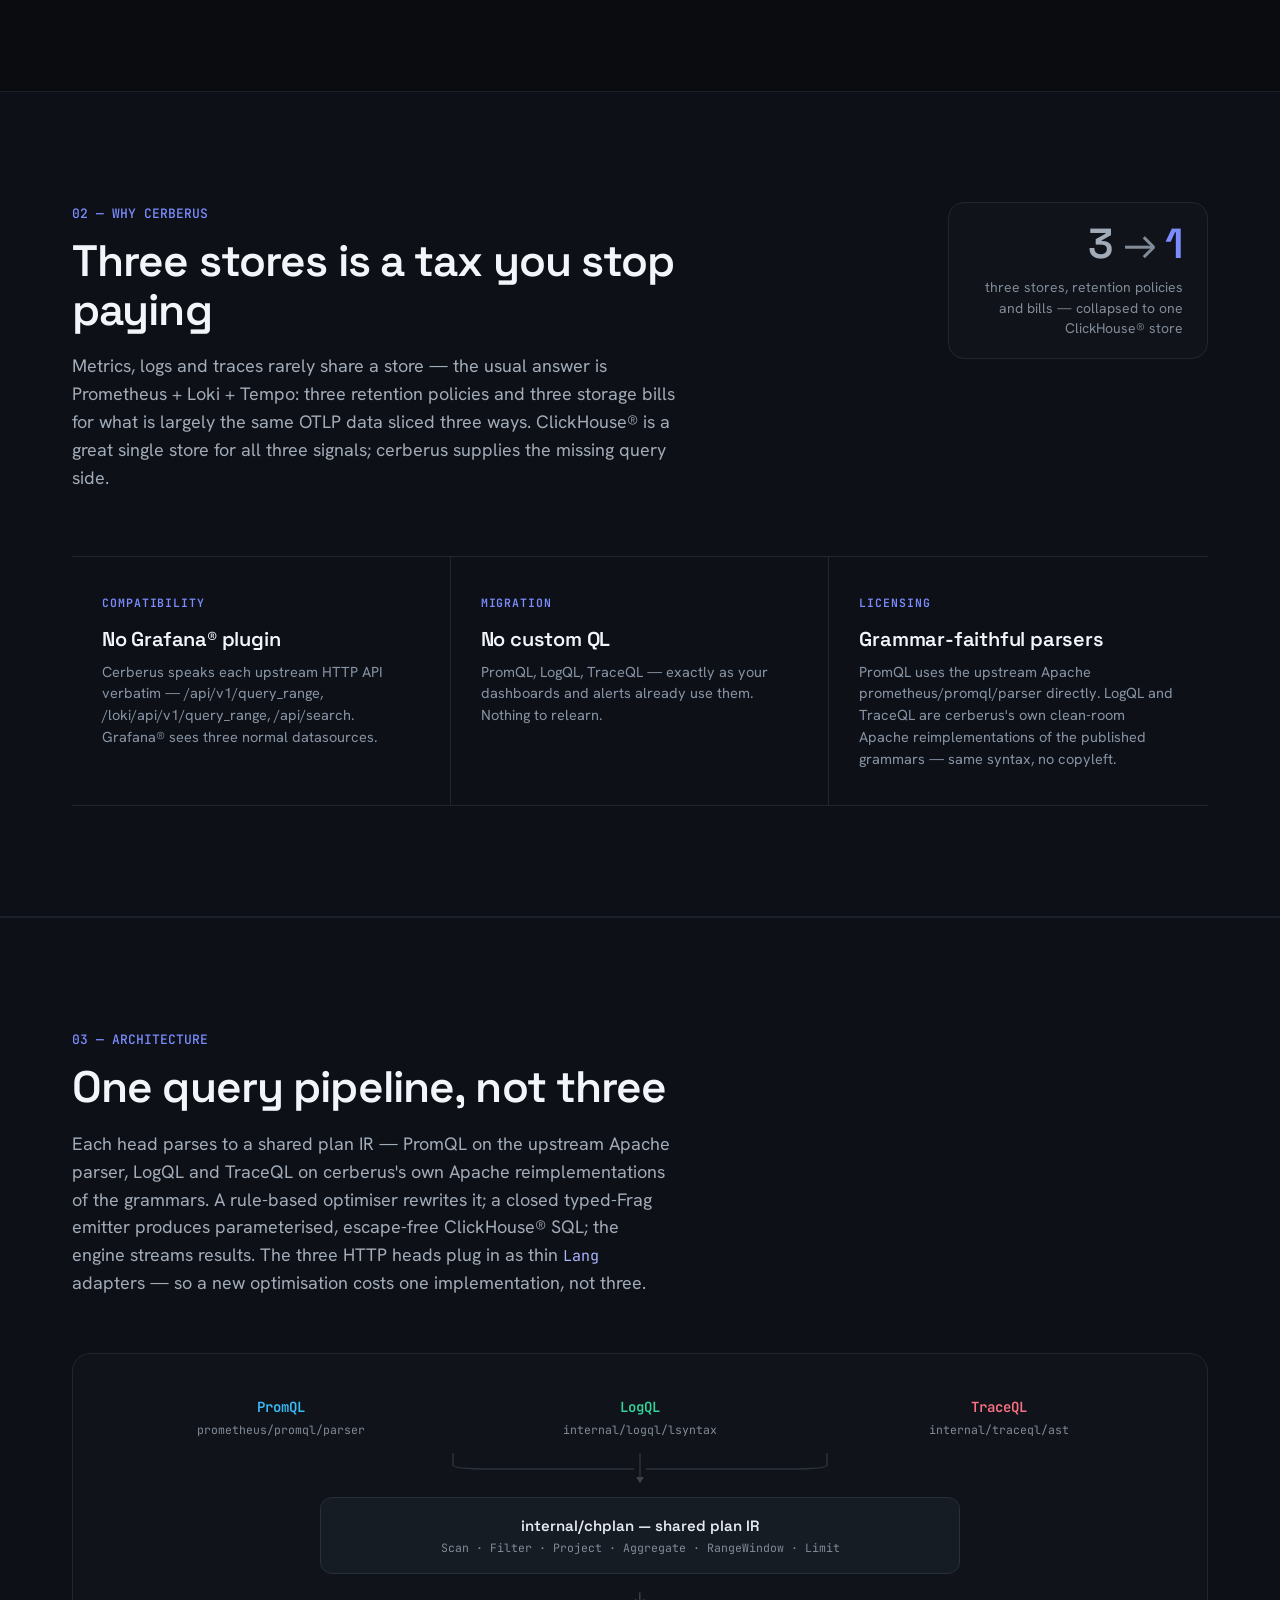
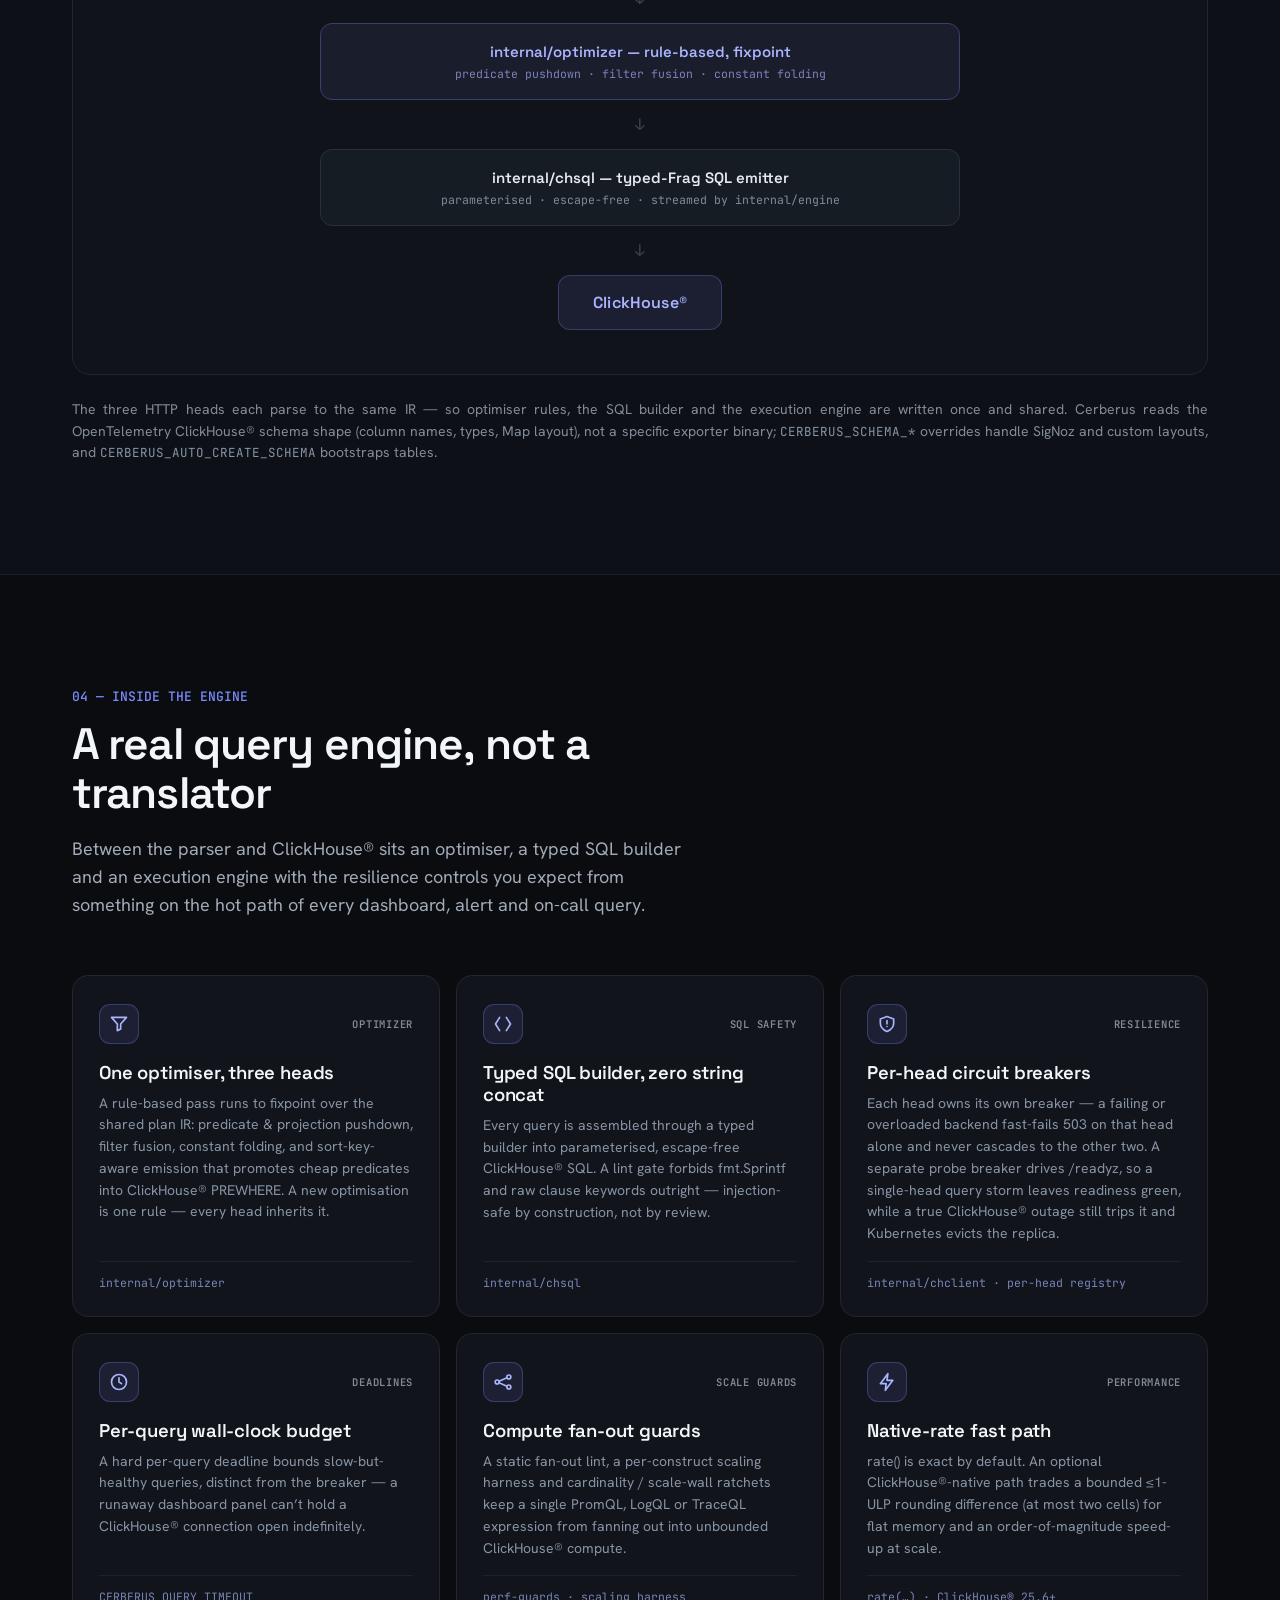
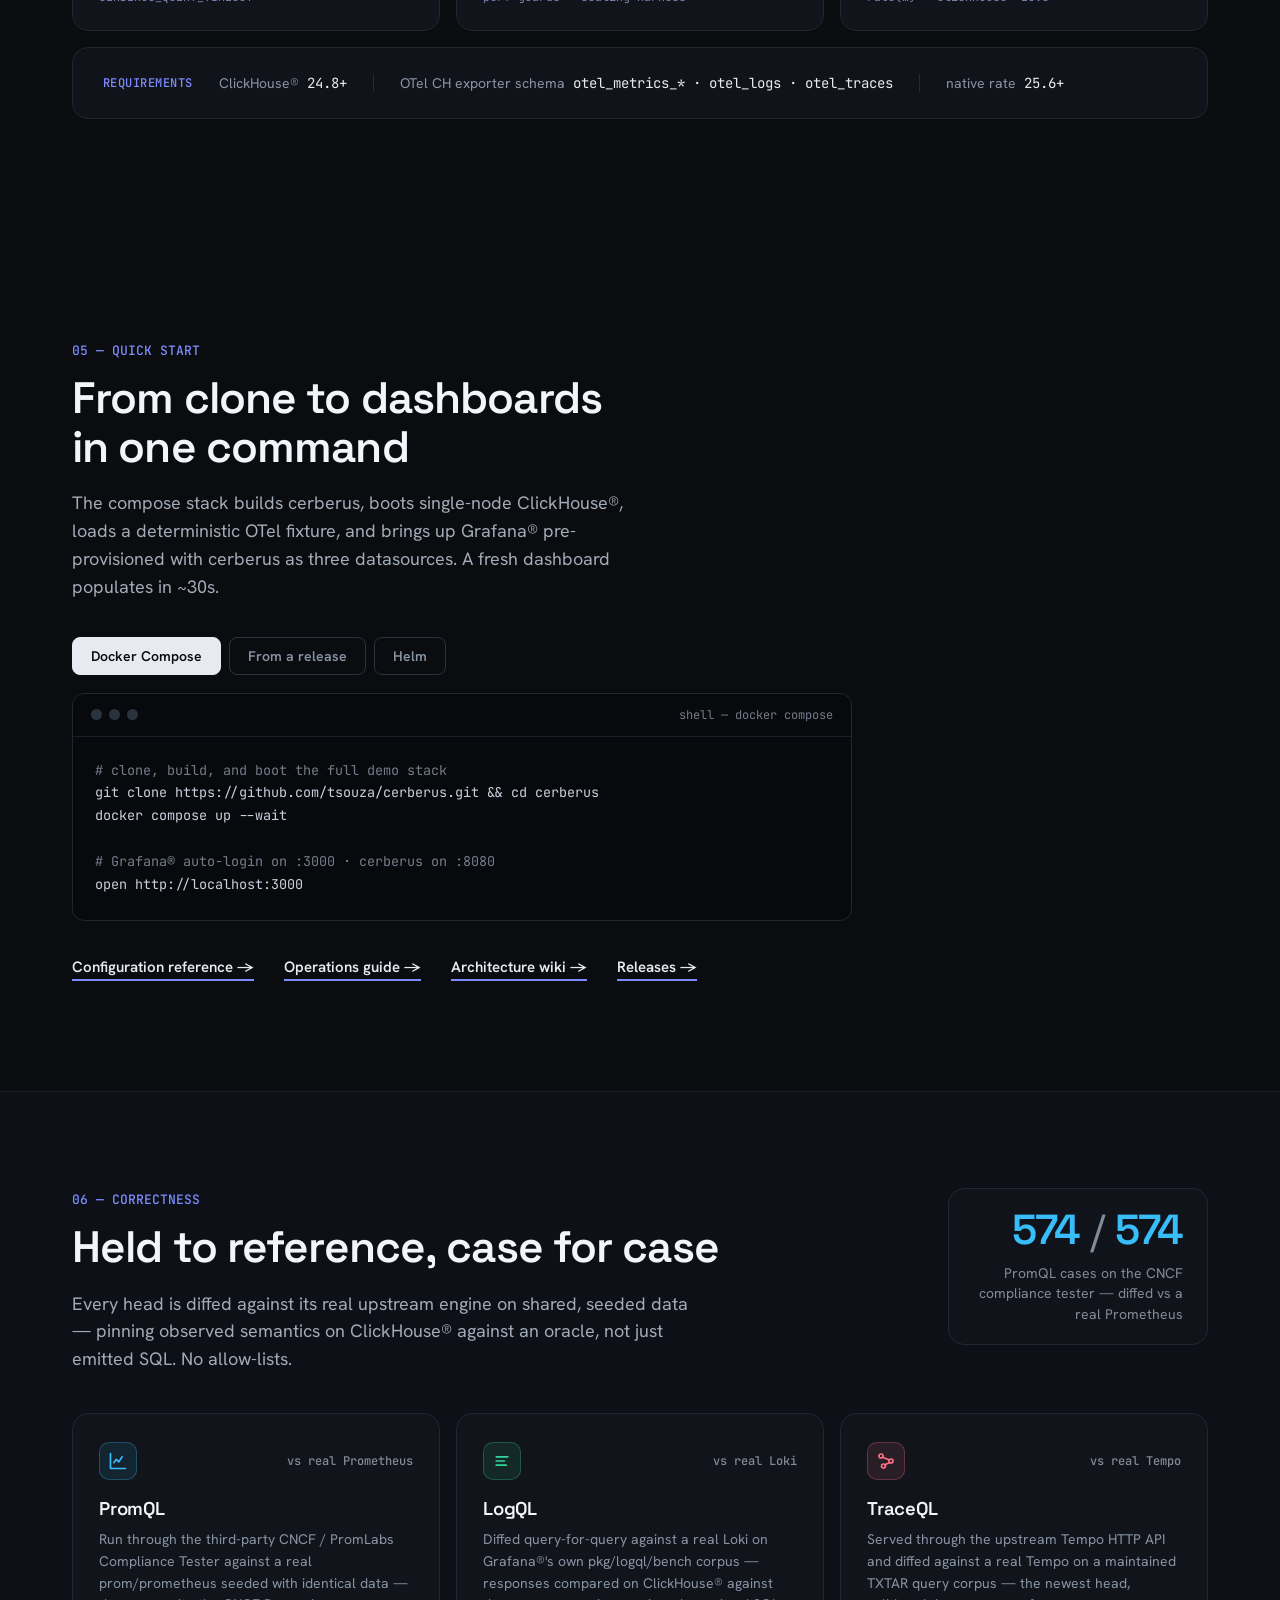
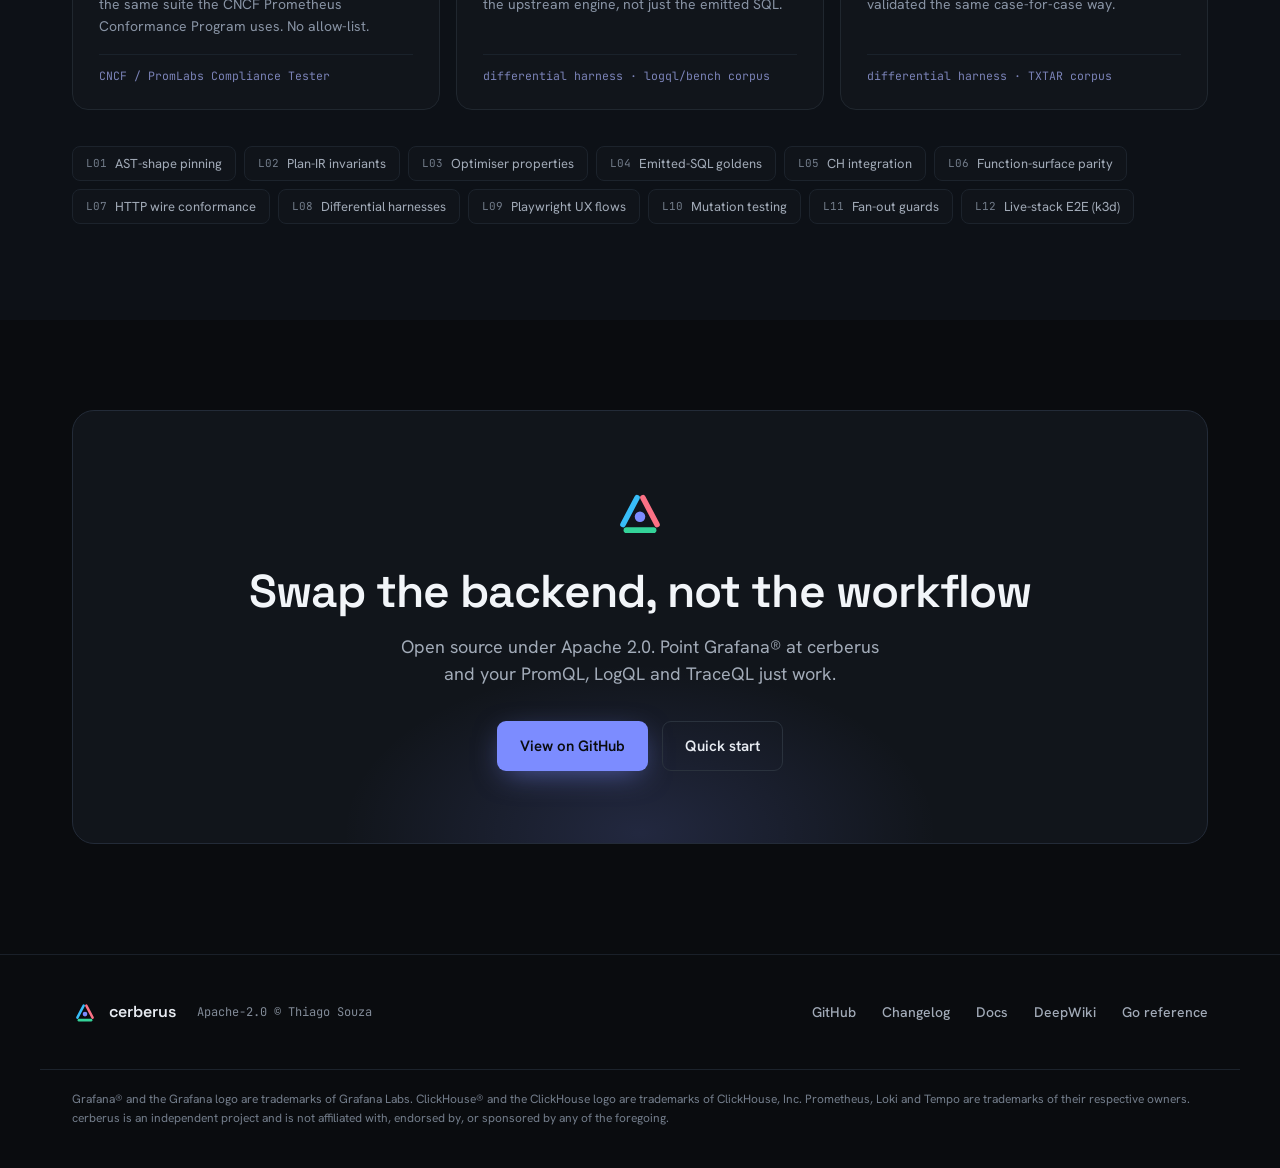
==== commit 7dfb6ccb: "Add missing ClickHouse® marks in engine cards; replace pillar ordinals with category tags - js/data." ====
--- a/index.html
+++ b/index.html
@@ -224,17 +224,17 @@
         </div>
         <div class="why-grid">
           <div class="pillar">
-            <div class="pillar__no">01</div>
+            <div class="pillar__tag">COMPATIBILITY</div>
             <h3 class="pillar__title">No Grafana® plugin</h3>
             <p class="pillar__body">Cerberus speaks each upstream HTTP API verbatim — /api/v1/query_range, /loki/api/v1/query_range, /api/search. Grafana® sees three normal datasources.</p>
           </div>
           <div class="pillar">
-            <div class="pillar__no">02</div>
+            <div class="pillar__tag">MIGRATION</div>
             <h3 class="pillar__title">No custom QL</h3>
             <p class="pillar__body">PromQL, LogQL, TraceQL — exactly as your dashboards and alerts already use them. Nothing to relearn.</p>
           </div>
           <div class="pillar">
-            <div class="pillar__no">03</div>
+            <div class="pillar__tag">LICENSING</div>
             <h3 class="pillar__title">Grammar-faithful parsers</h3>
             <p class="pillar__body">PromQL uses the upstream Apache prometheus/promql/parser directly. LogQL and TraceQL are cerberus's own clean-room Apache reimplementations of the published grammars — same syntax, no copyleft.</p>
           </div>
--- a/css/components.css
+++ b/css/components.css
@@ -165,8 +165,9 @@
 .why-grid { display: grid; grid-template-columns: repeat(3, 1fr); border-top: 1px solid var(--border-2); }
 .pillar { padding: 38px 30px 36px; border-bottom: 1px solid var(--border-2); border-right: 1px solid var(--border-2); }
 .pillar:last-child { border-right: none; }
-/* real numerals, sized as lead figures — the old ①②③ glyphs rendered tiny */
-.pillar__no { font-family: var(--font-mono); font-size: 26px; font-weight: 500; color: var(--accent); letter-spacing: var(--tracking-snug); margin-bottom: 14px; }
+/* category kicker (mono, like .card__tag / .section__eyebrow) — names the
+   adoption concern each pillar answers, instead of a meaningless ordinal */
+.pillar__tag { font-family: var(--font-mono); font-size: 11.5px; font-weight: 600; letter-spacing: .08em; color: var(--accent); margin-bottom: 16px; }
 .pillar__title { font-family: var(--font-display); font-weight: 600; font-size: 20px; letter-spacing: var(--tracking-snug); color: var(--text); margin-bottom: 9px; }
 .pillar__body { font-size: 14.5px; line-height: 1.5; color: var(--text-dim); }
 @media (max-width: 900px) {
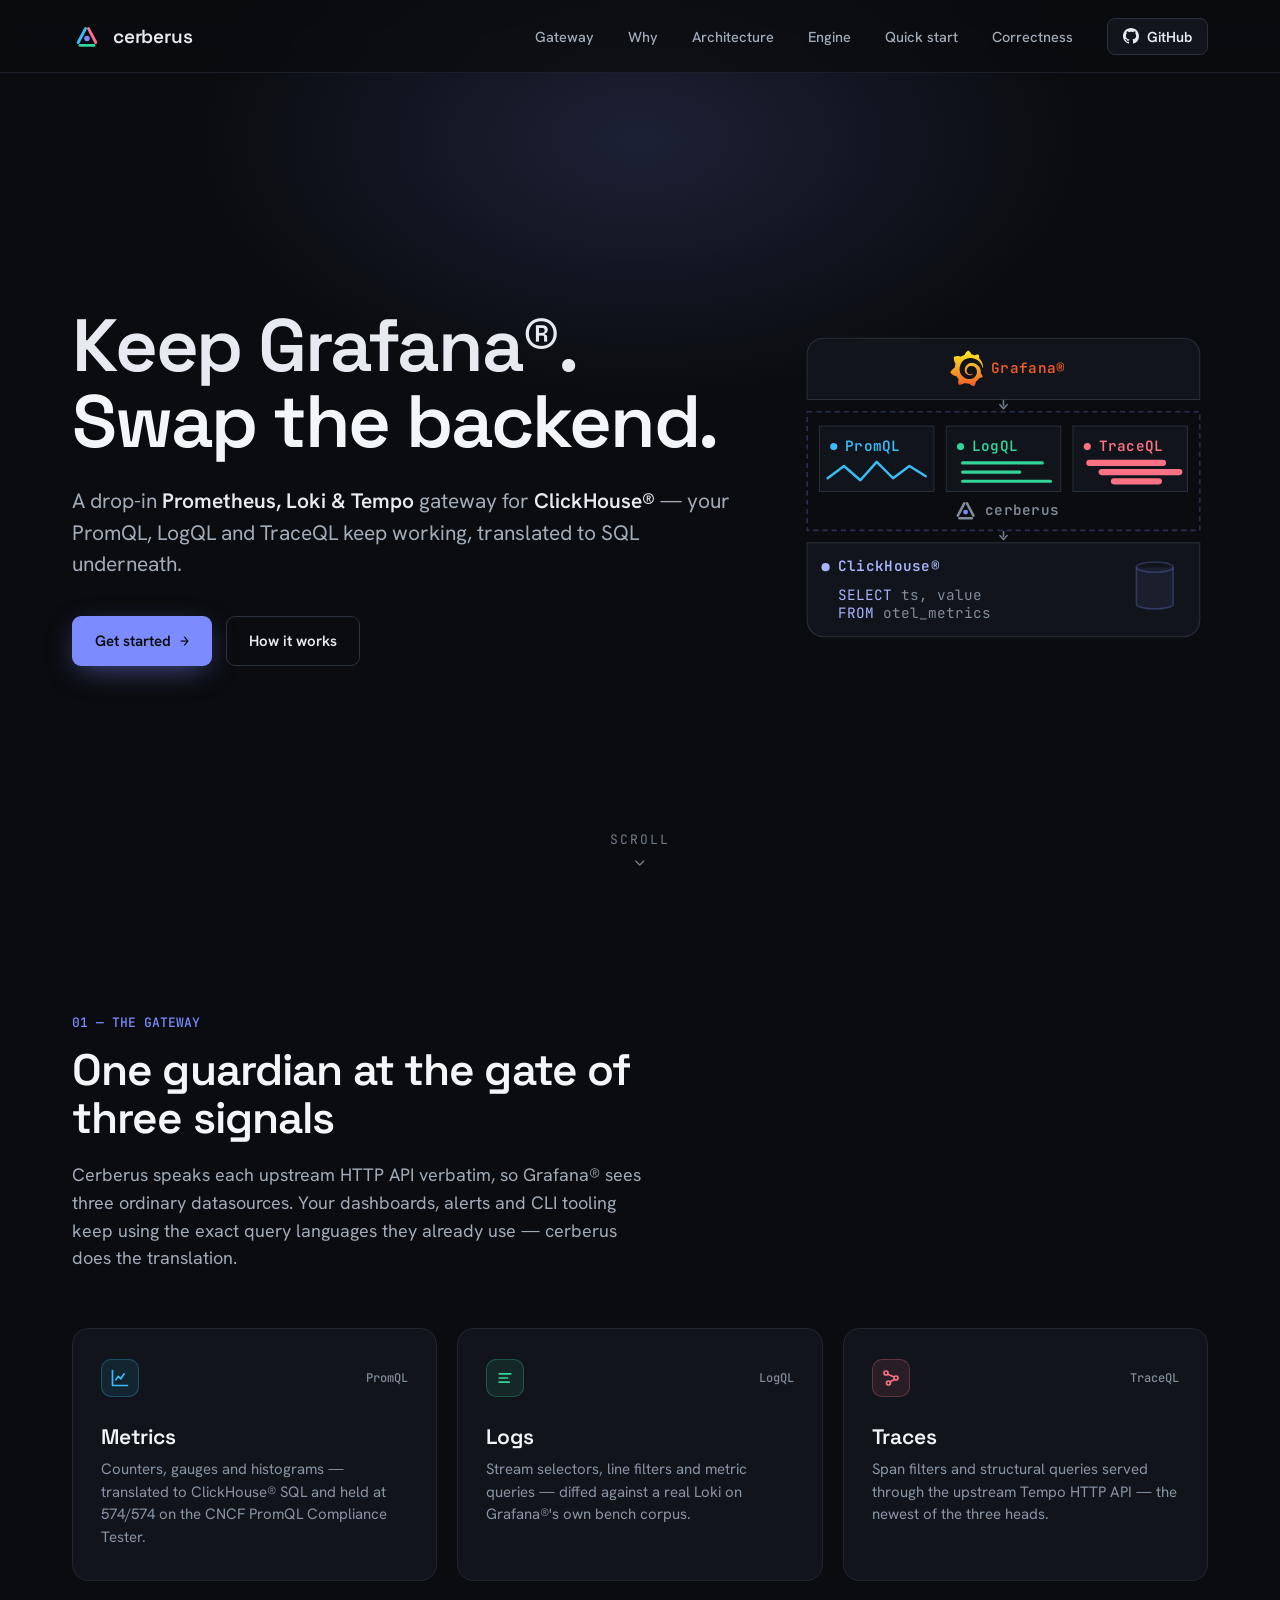
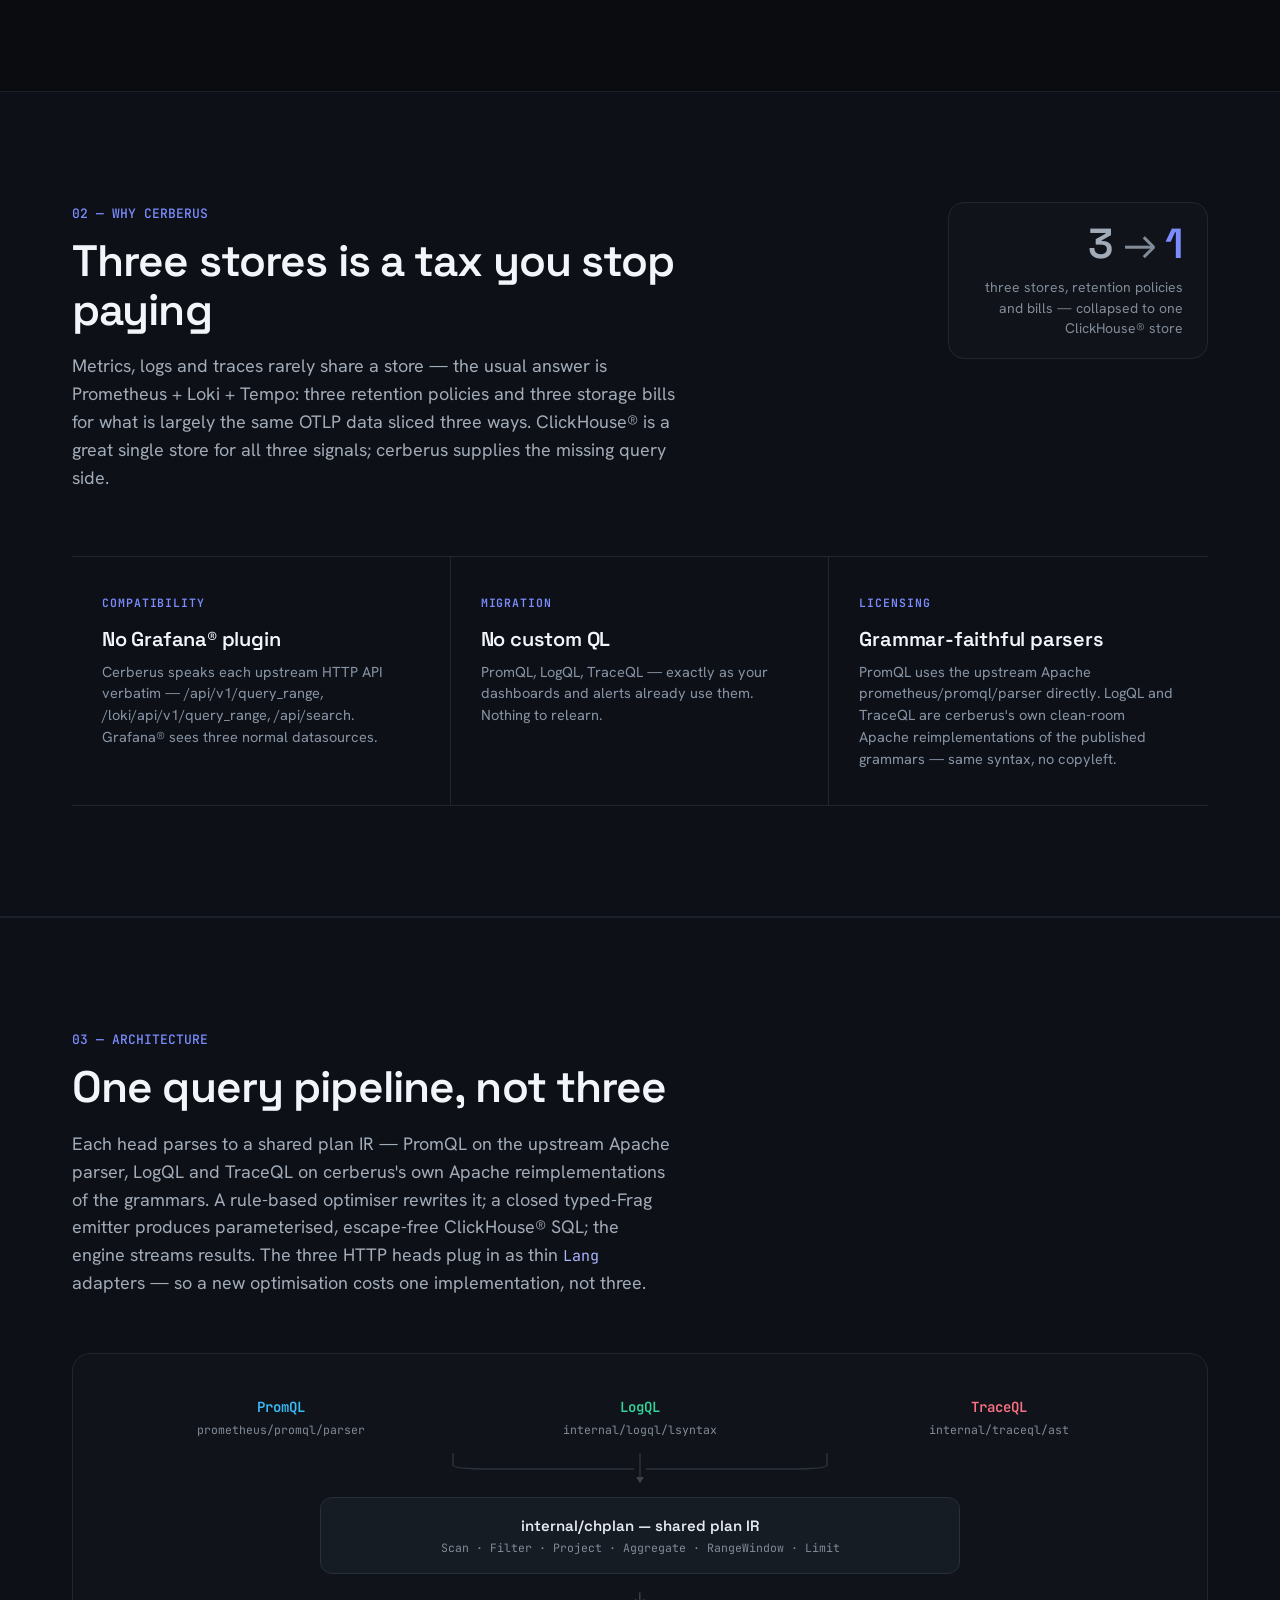
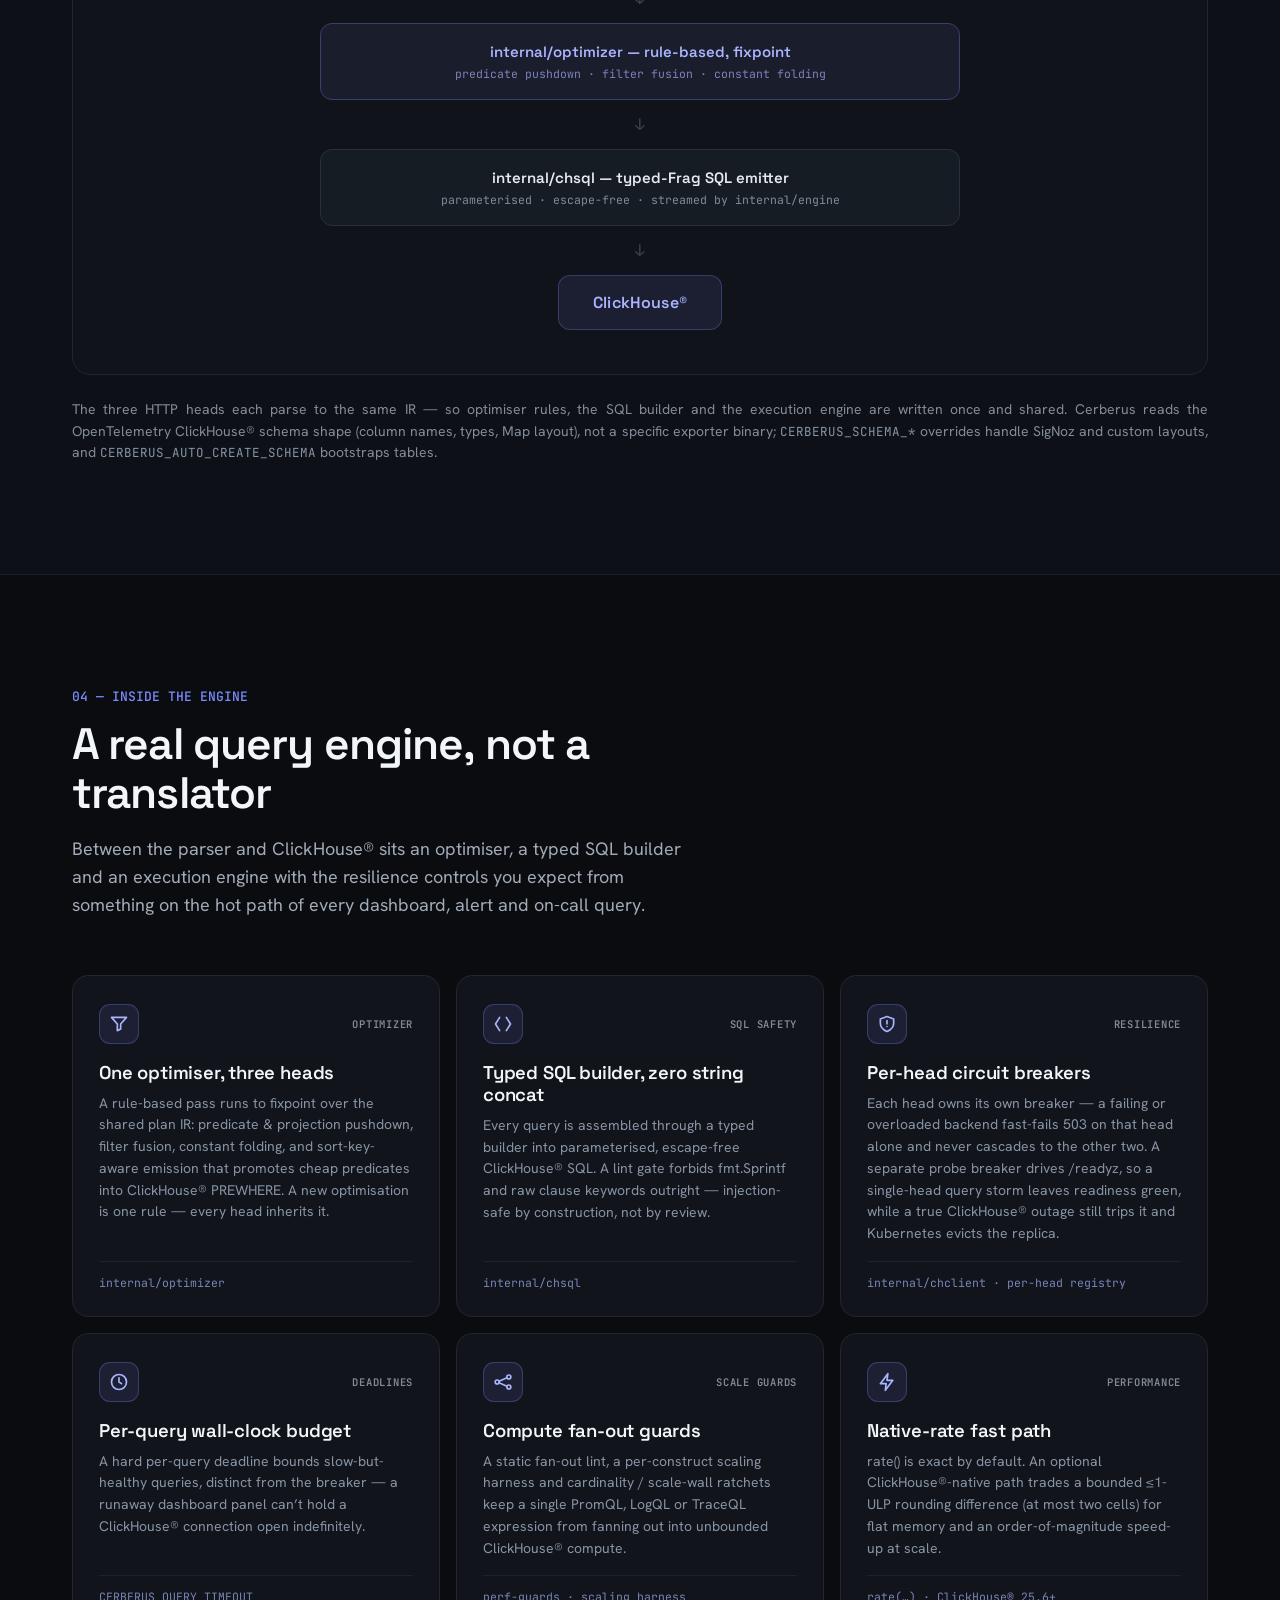
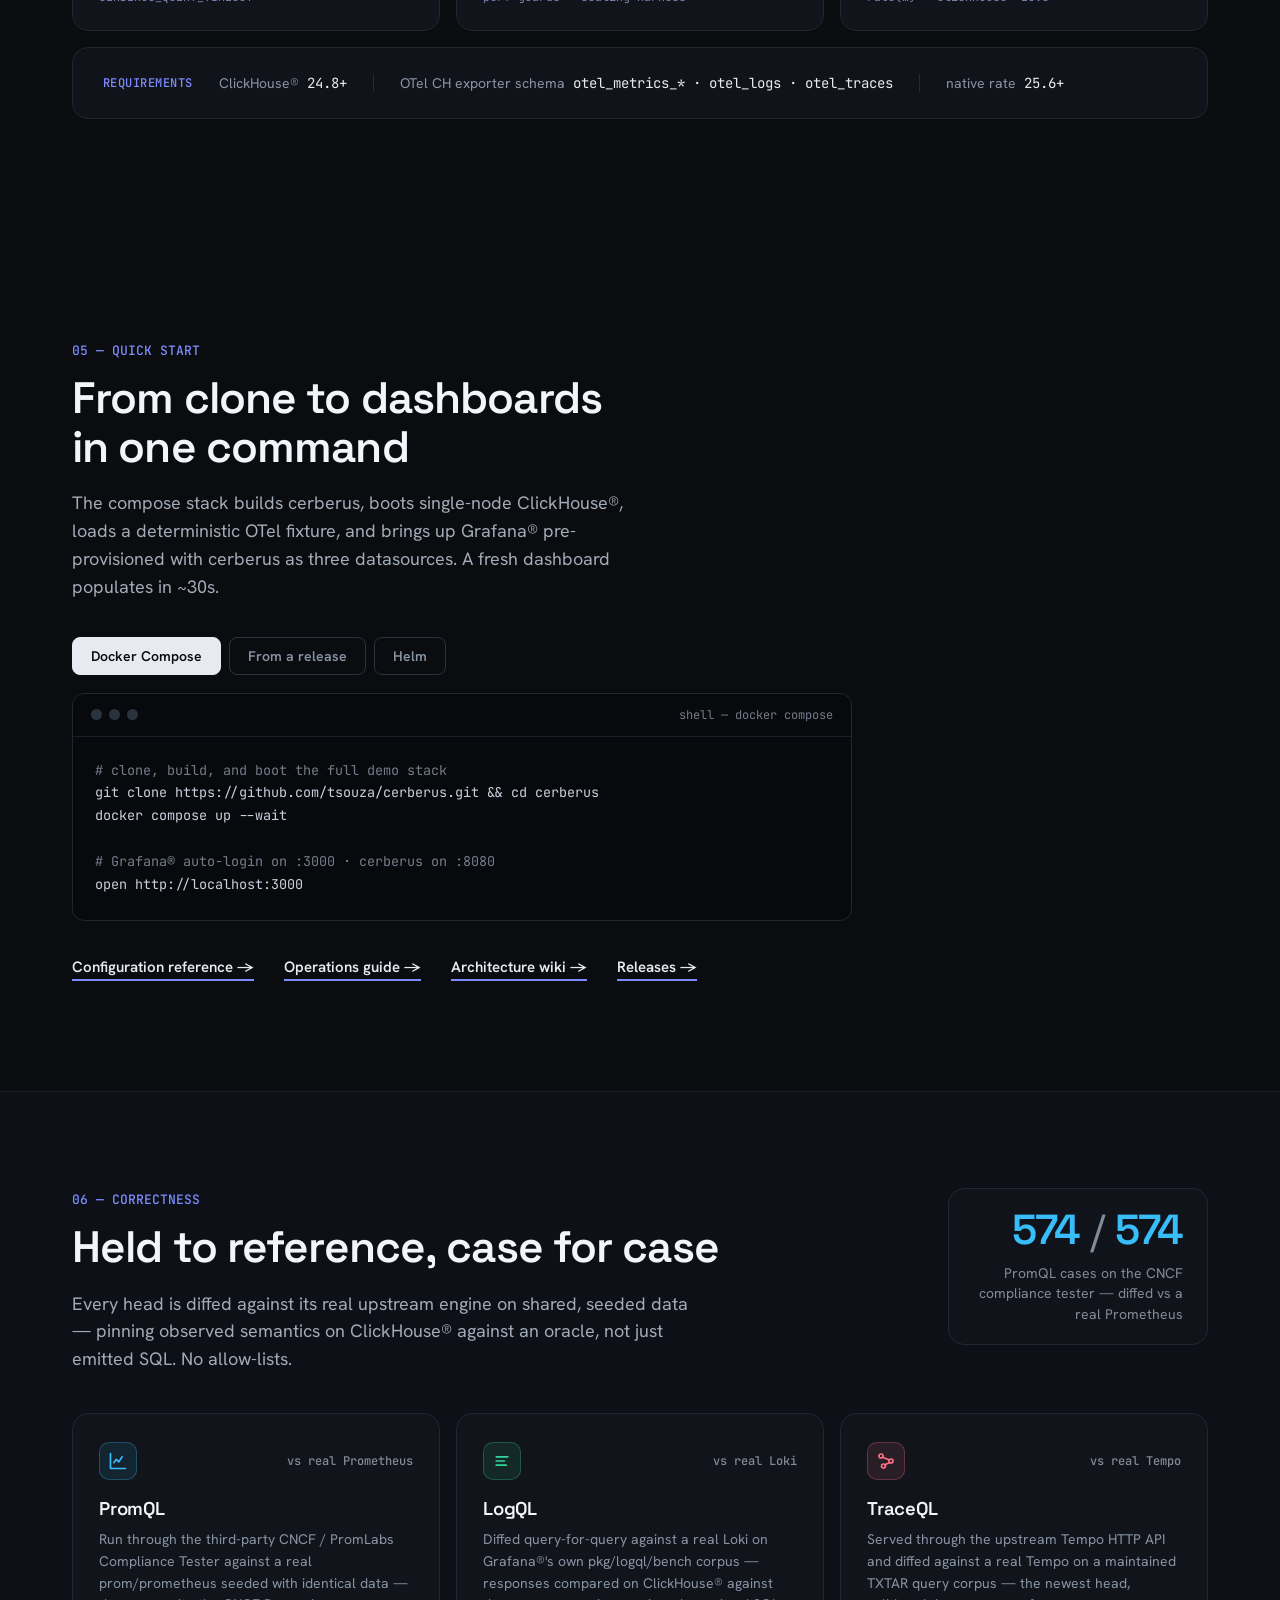
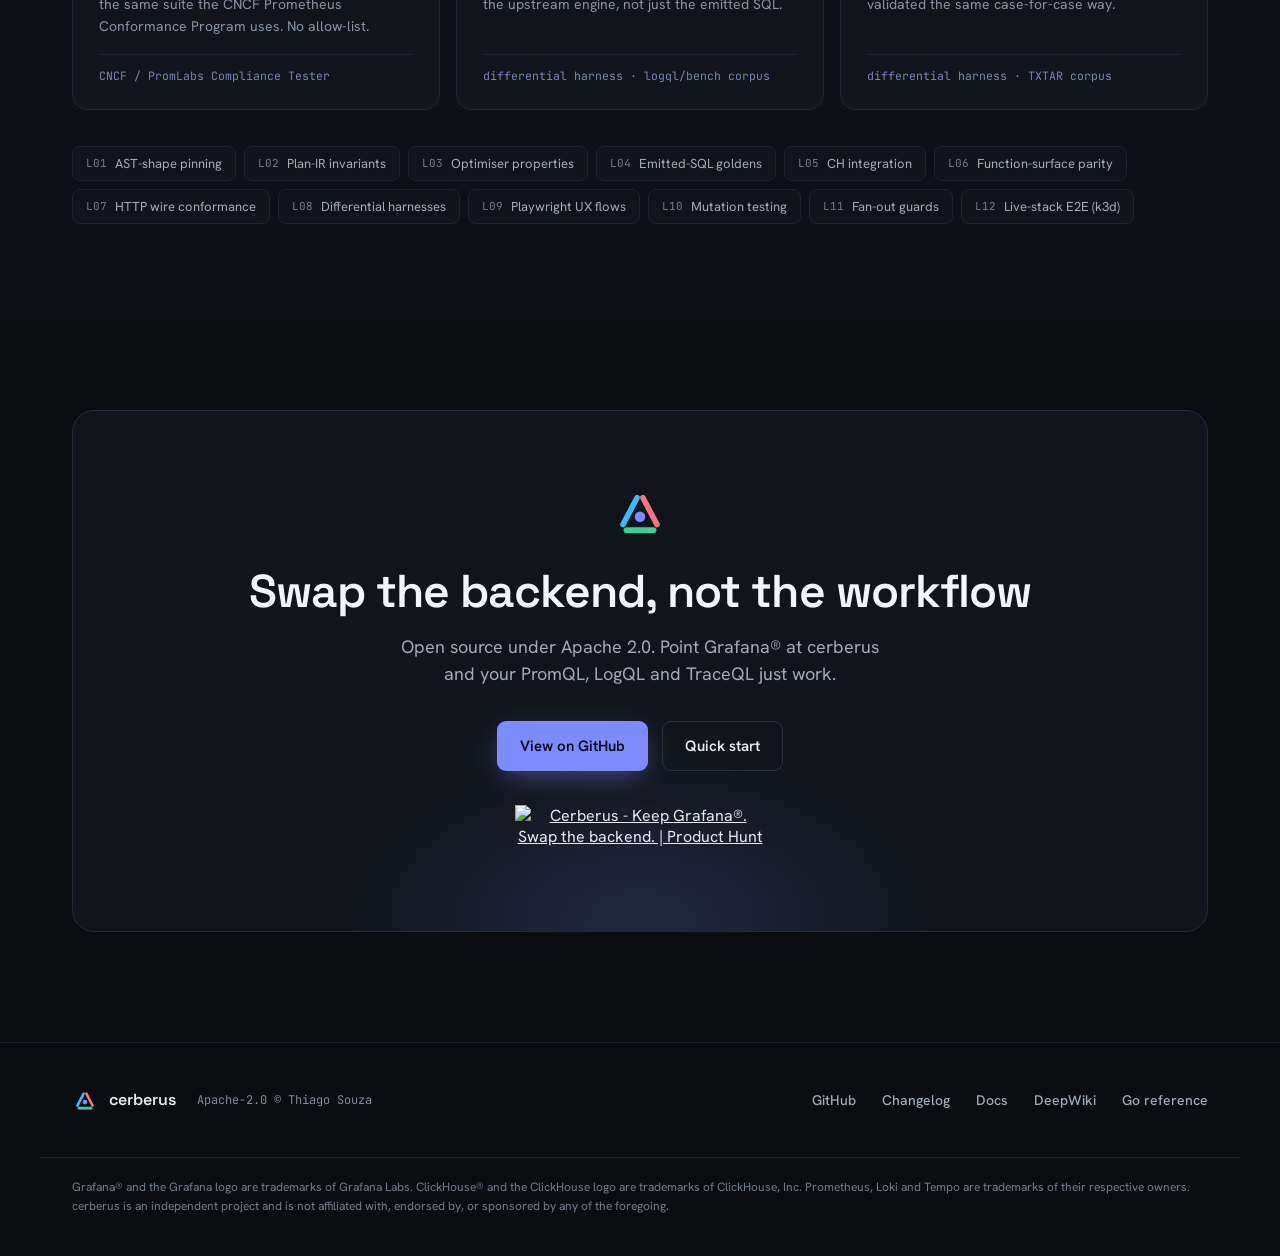
==== commit ceaa4d68: "Add Product Hunt featured badge to CTA card Places the dark-theme Product Hunt badge below the CTA a" ====
--- a/index.html
+++ b/index.html
@@ -457,6 +457,9 @@
           <a class="btn btn--primary" href="https://github.com/tsouza/cerberus" target="_blank" rel="noopener">View on GitHub</a>
           <a class="btn btn--ghost" href="#start">Quick start</a>
         </div>
+        <a class="cta-card__ph" href="https://www.producthunt.com/products/cerberus-5?embed=true&amp;utm_source=badge-featured&amp;utm_medium=badge&amp;utm_campaign=badge-cerberus-5" target="_blank" rel="noopener noreferrer">
+          <img alt="Cerberus - Keep Grafana®. Swap the backend. | Product Hunt" width="250" height="54" src="https://api.producthunt.com/widgets/embed-image/v1/featured.svg?post_id=1202780&amp;theme=dark&amp;t=1784660859590">
+        </a>
       </div>
     </section>
   </main>
--- a/css/components.css
+++ b/css/components.css
@@ -252,6 +252,8 @@
 .cta-card__title { font-family: var(--font-display); font-weight: 600; font-size: var(--fs-h2-cta); line-height: 1.08; letter-spacing: var(--tracking-h2); color: var(--text); margin-bottom: 16px; position: relative; }
 .cta-card__lead { font-size: var(--fs-body); line-height: 1.5; color: var(--text-muted); max-width: 50ch; margin: 0 auto 34px; position: relative; }
 .cta-card__actions { display: flex; gap: 14px; justify-content: center; flex-wrap: wrap; position: relative; }
+.cta-card__ph { display: inline-flex; margin-top: 34px; position: relative; border-radius: var(--r-md); }
+.cta-card__ph img { display: block; width: 250px; height: 54px; }
 
 /* ---- Footer ----------------------------------------------- */
 .footer { border-top: 1px solid var(--border); }
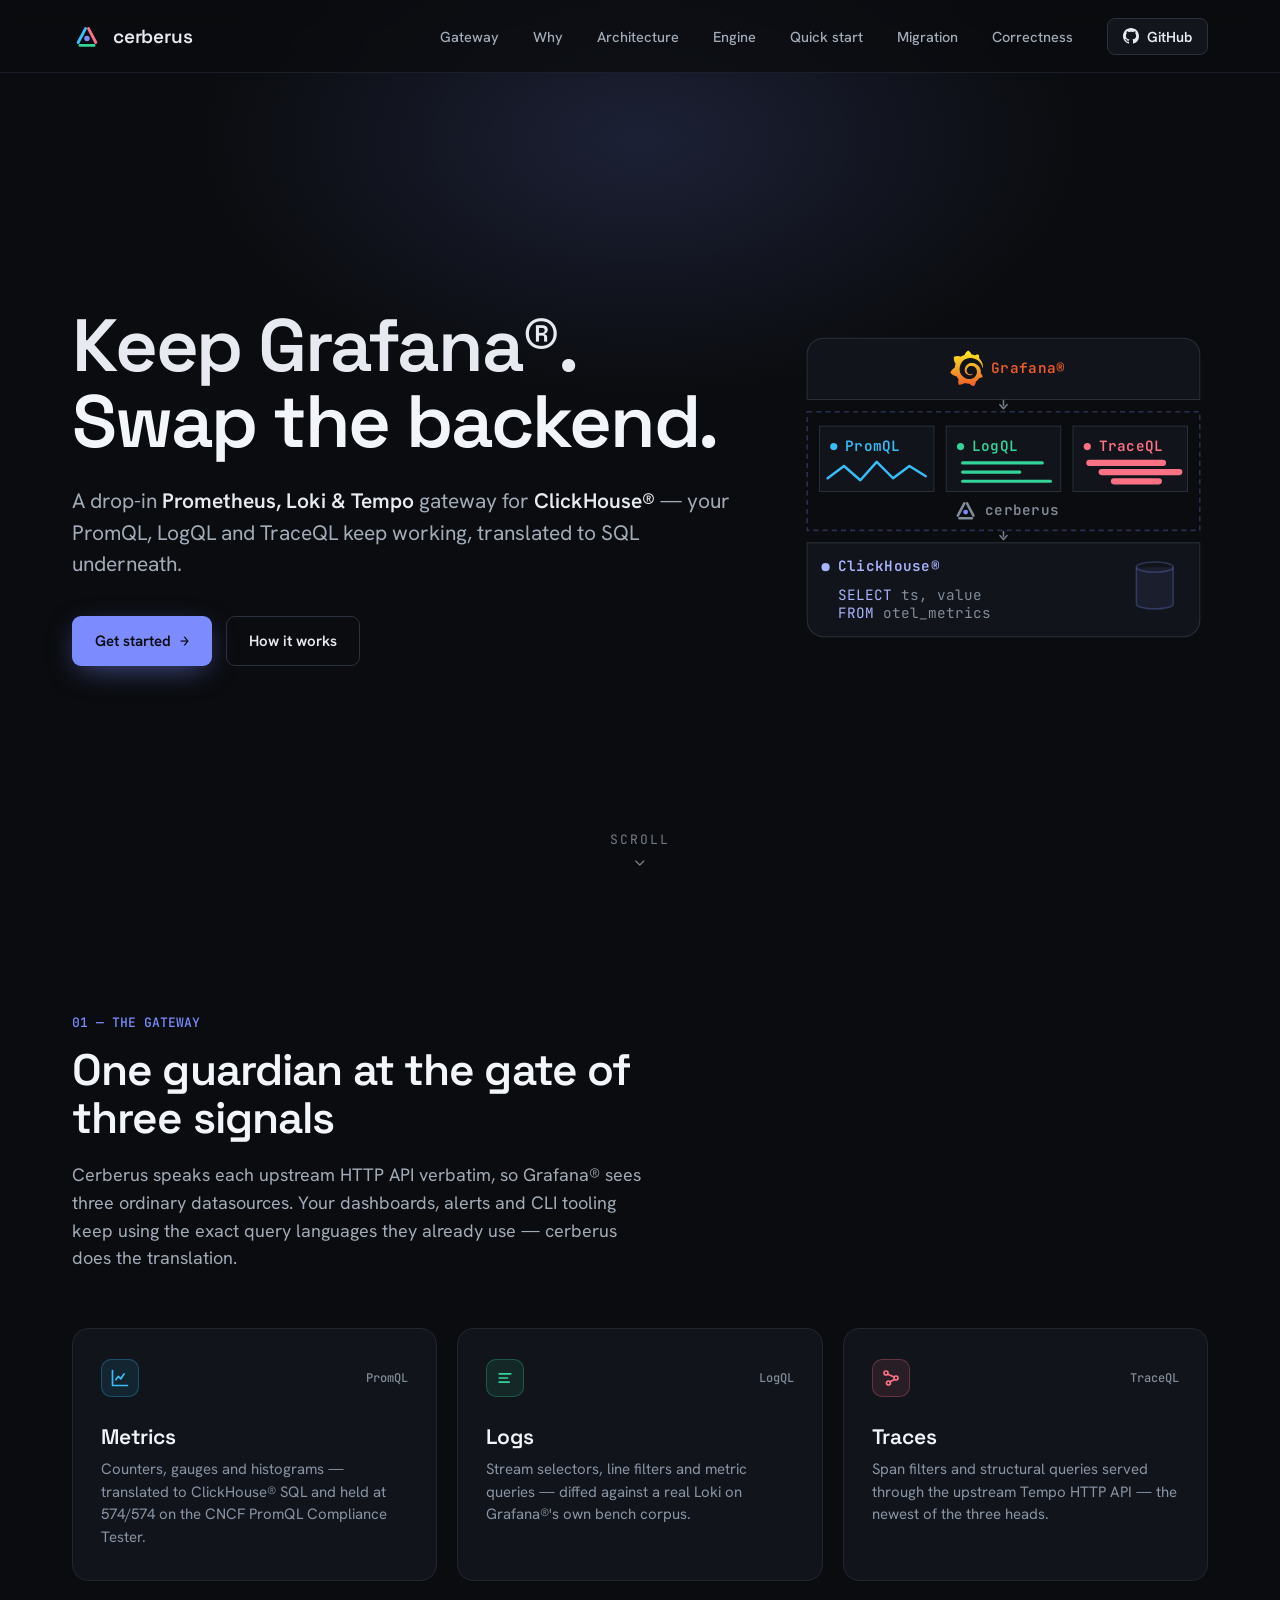
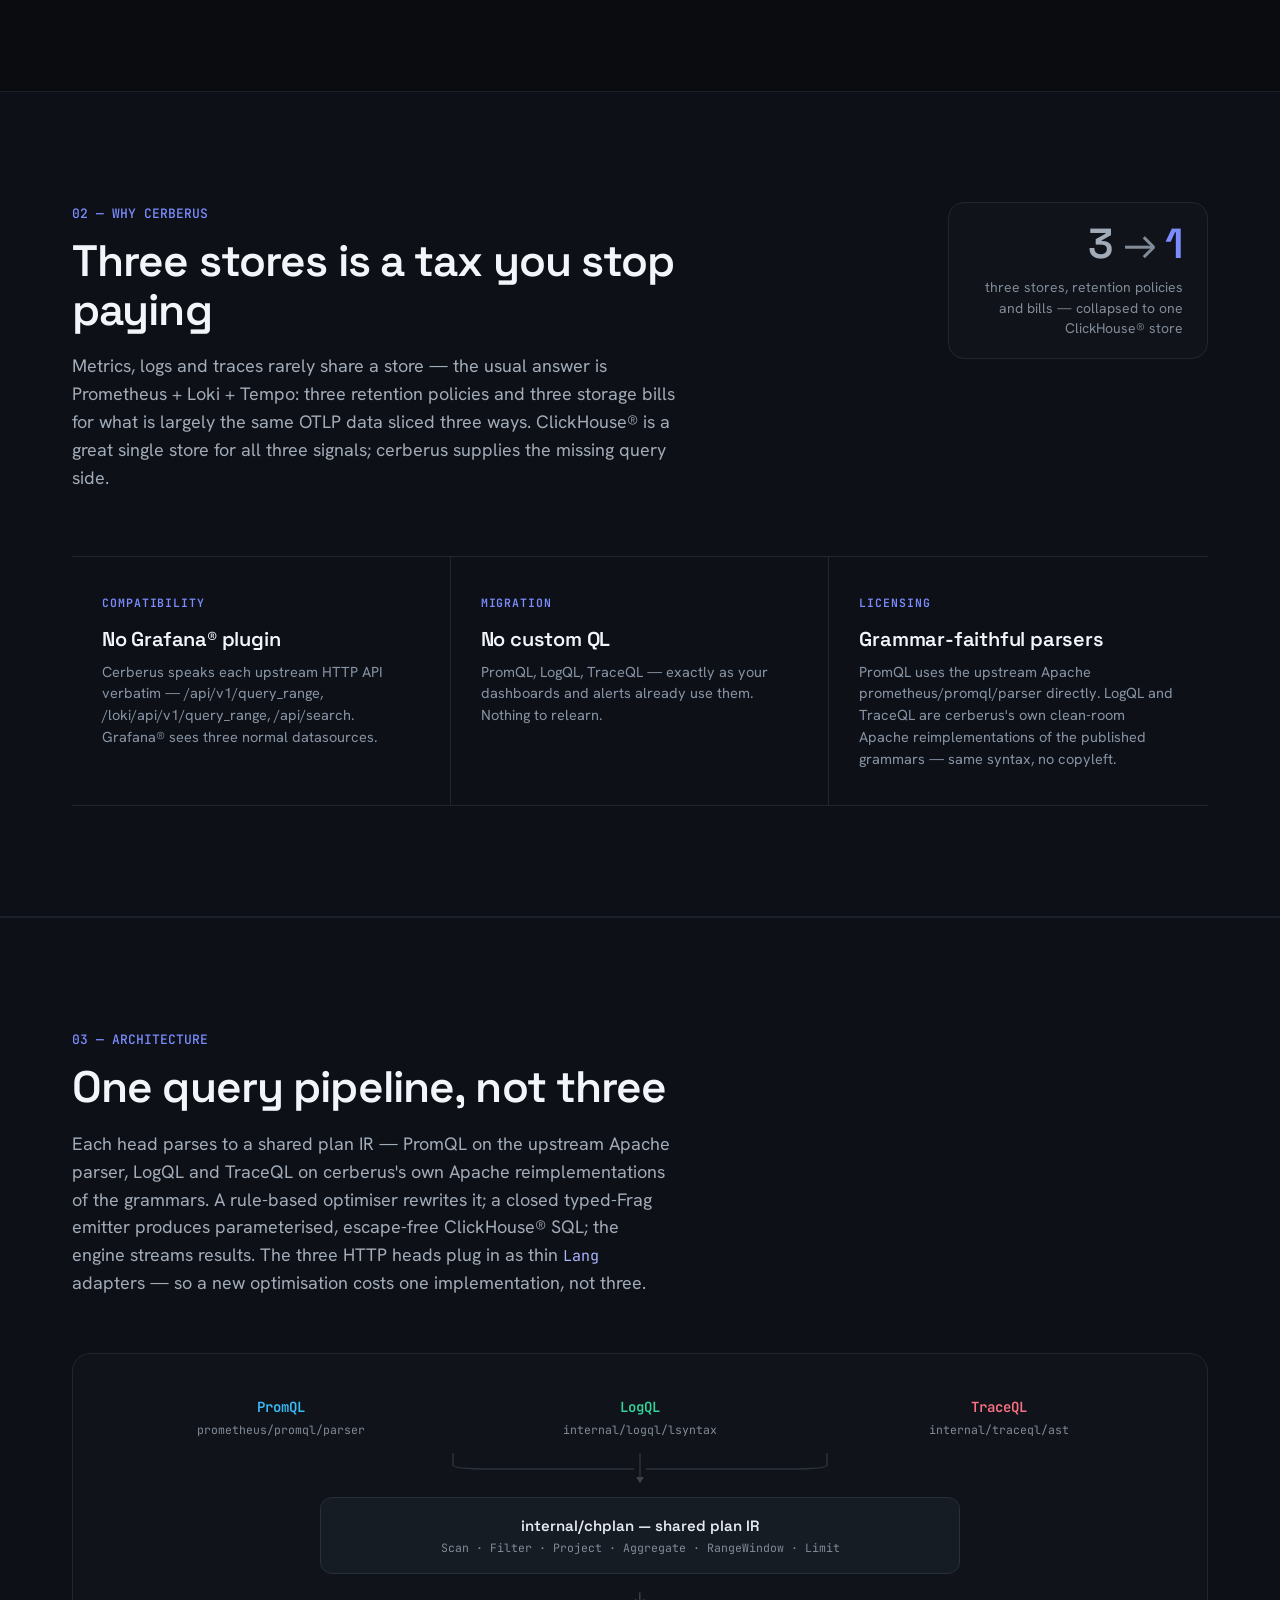
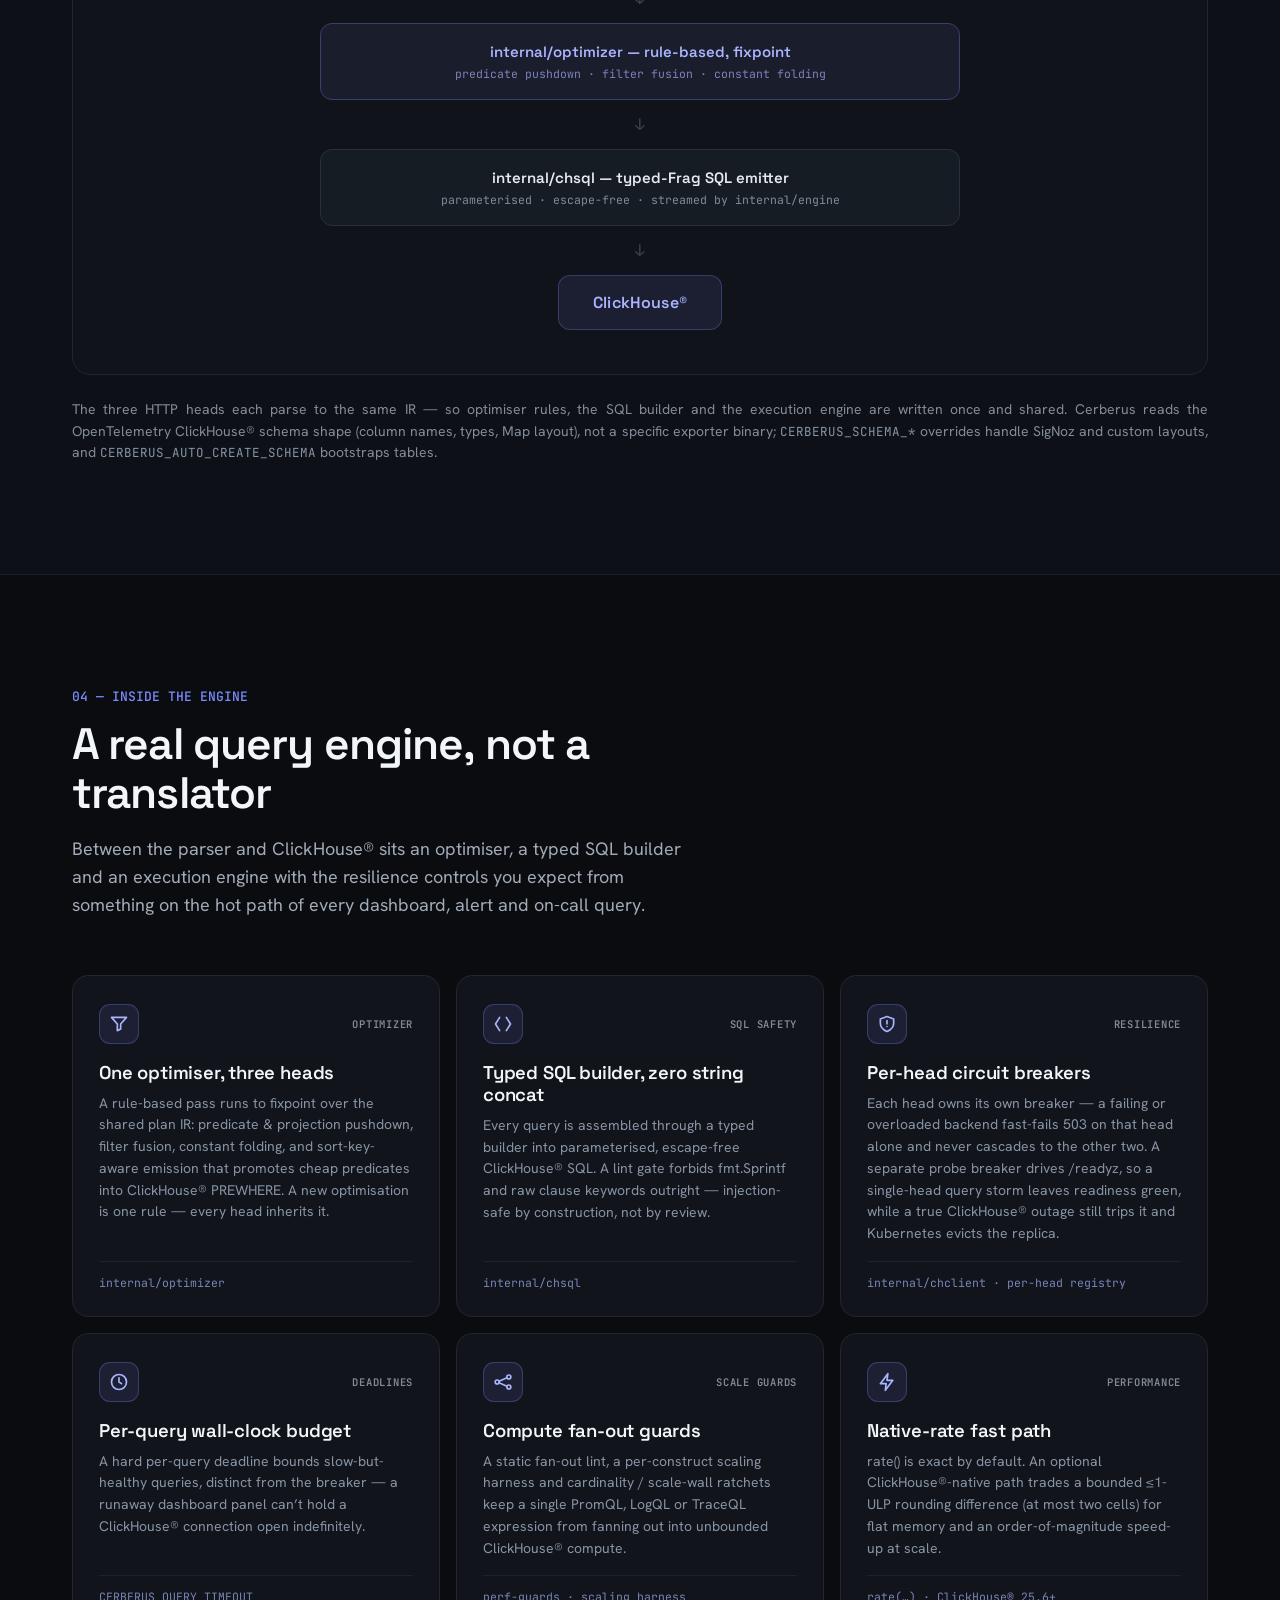
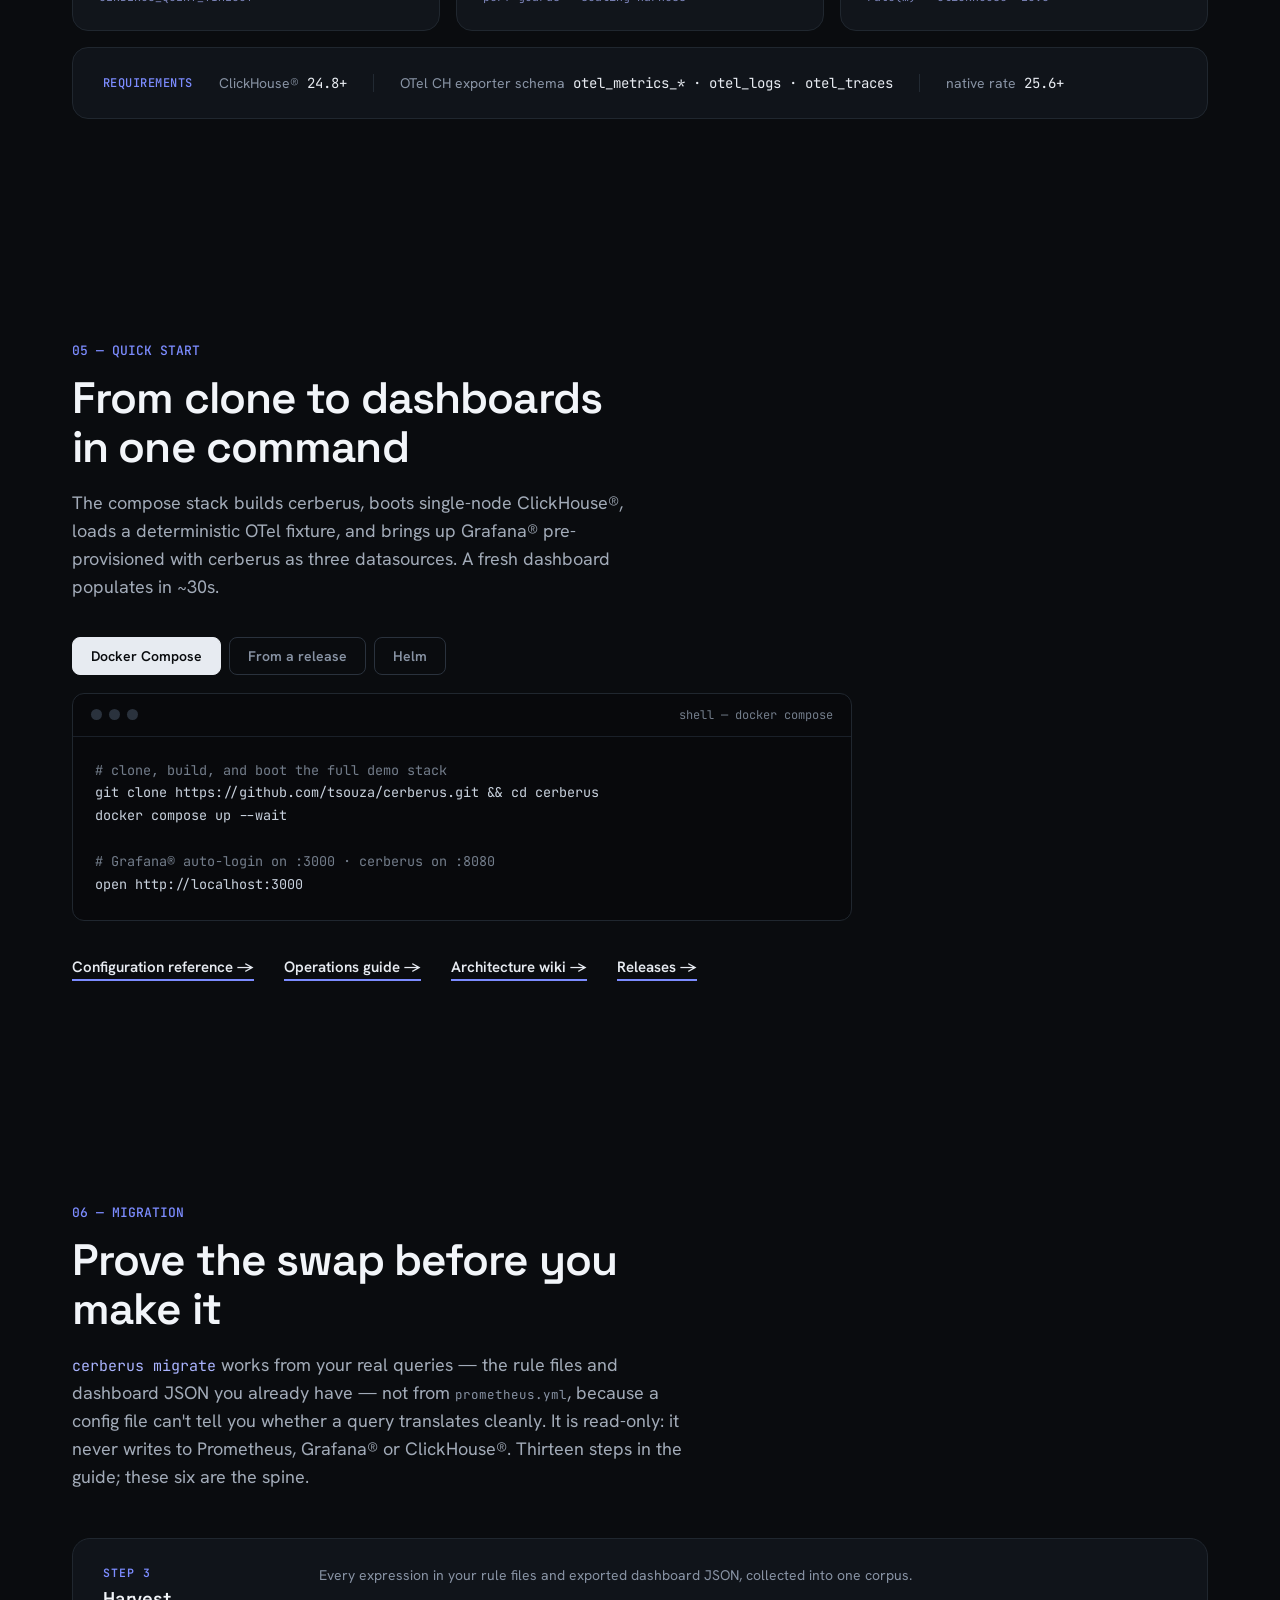
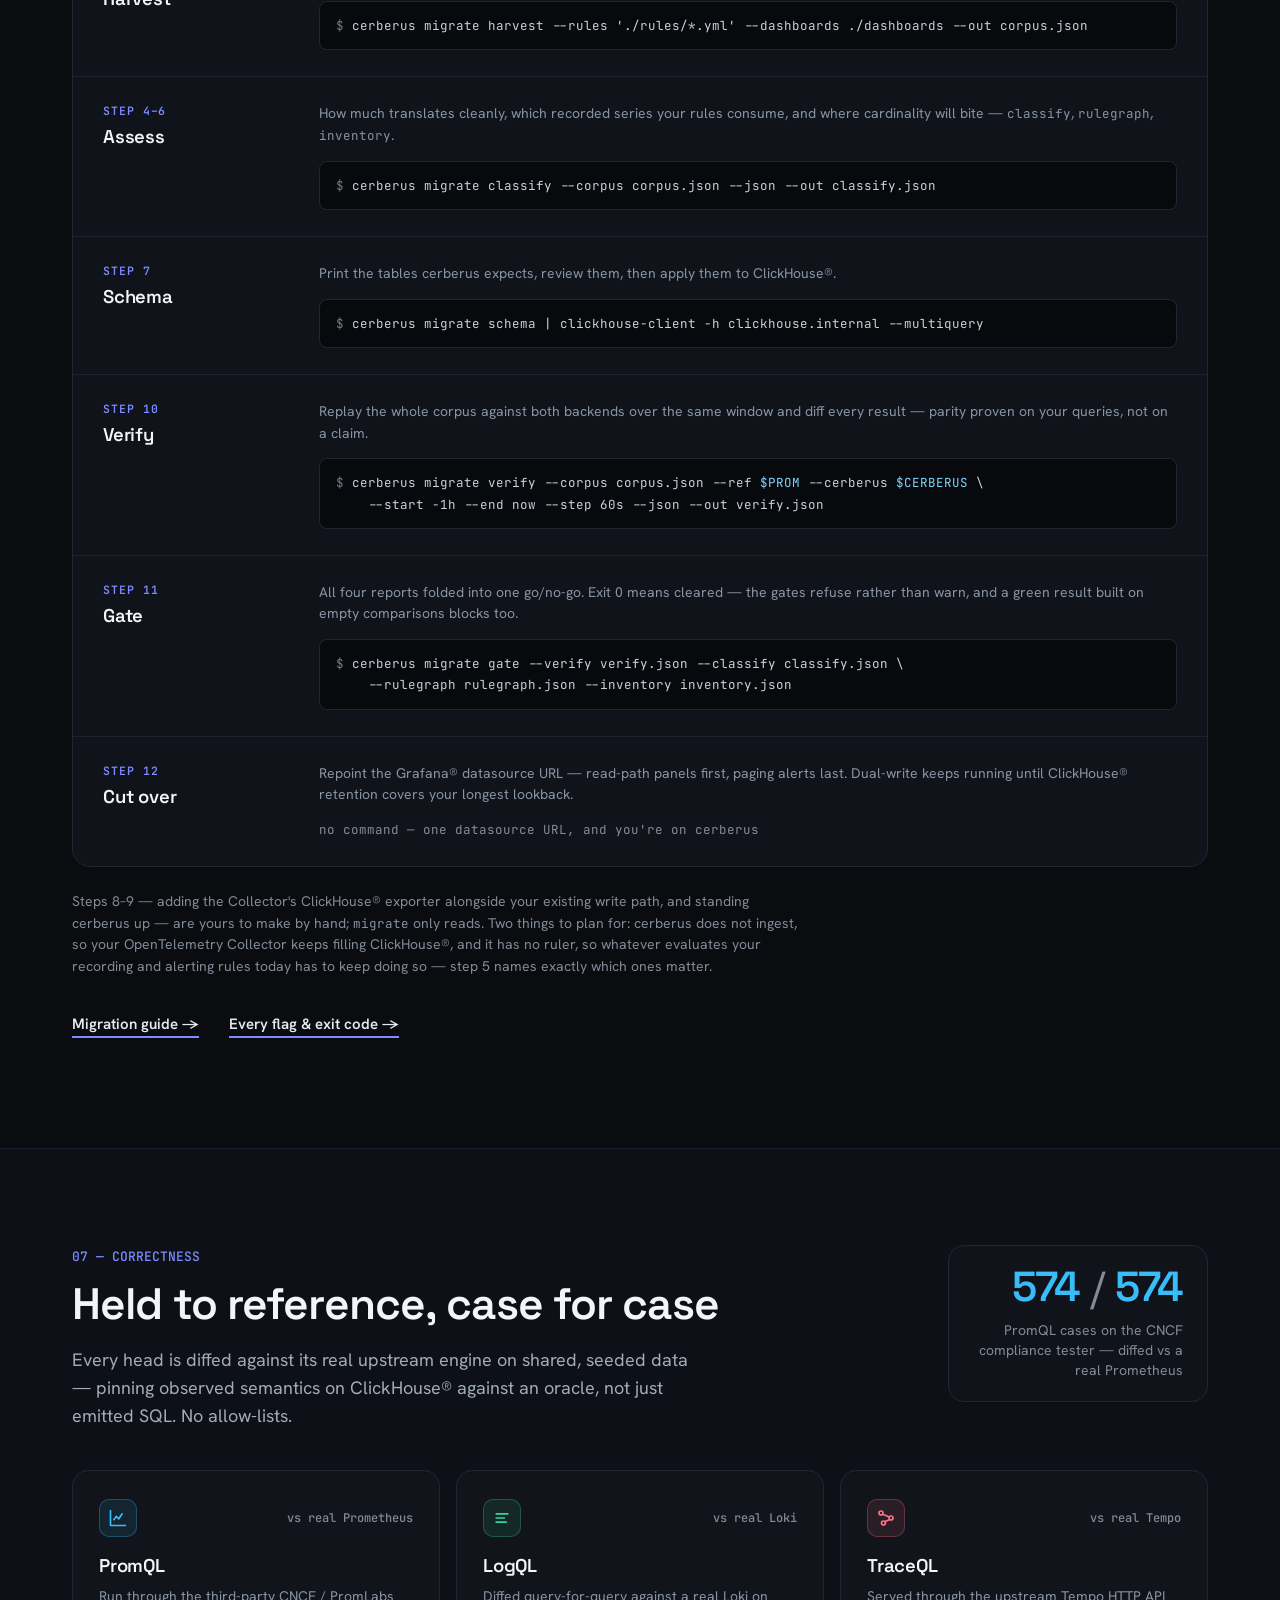
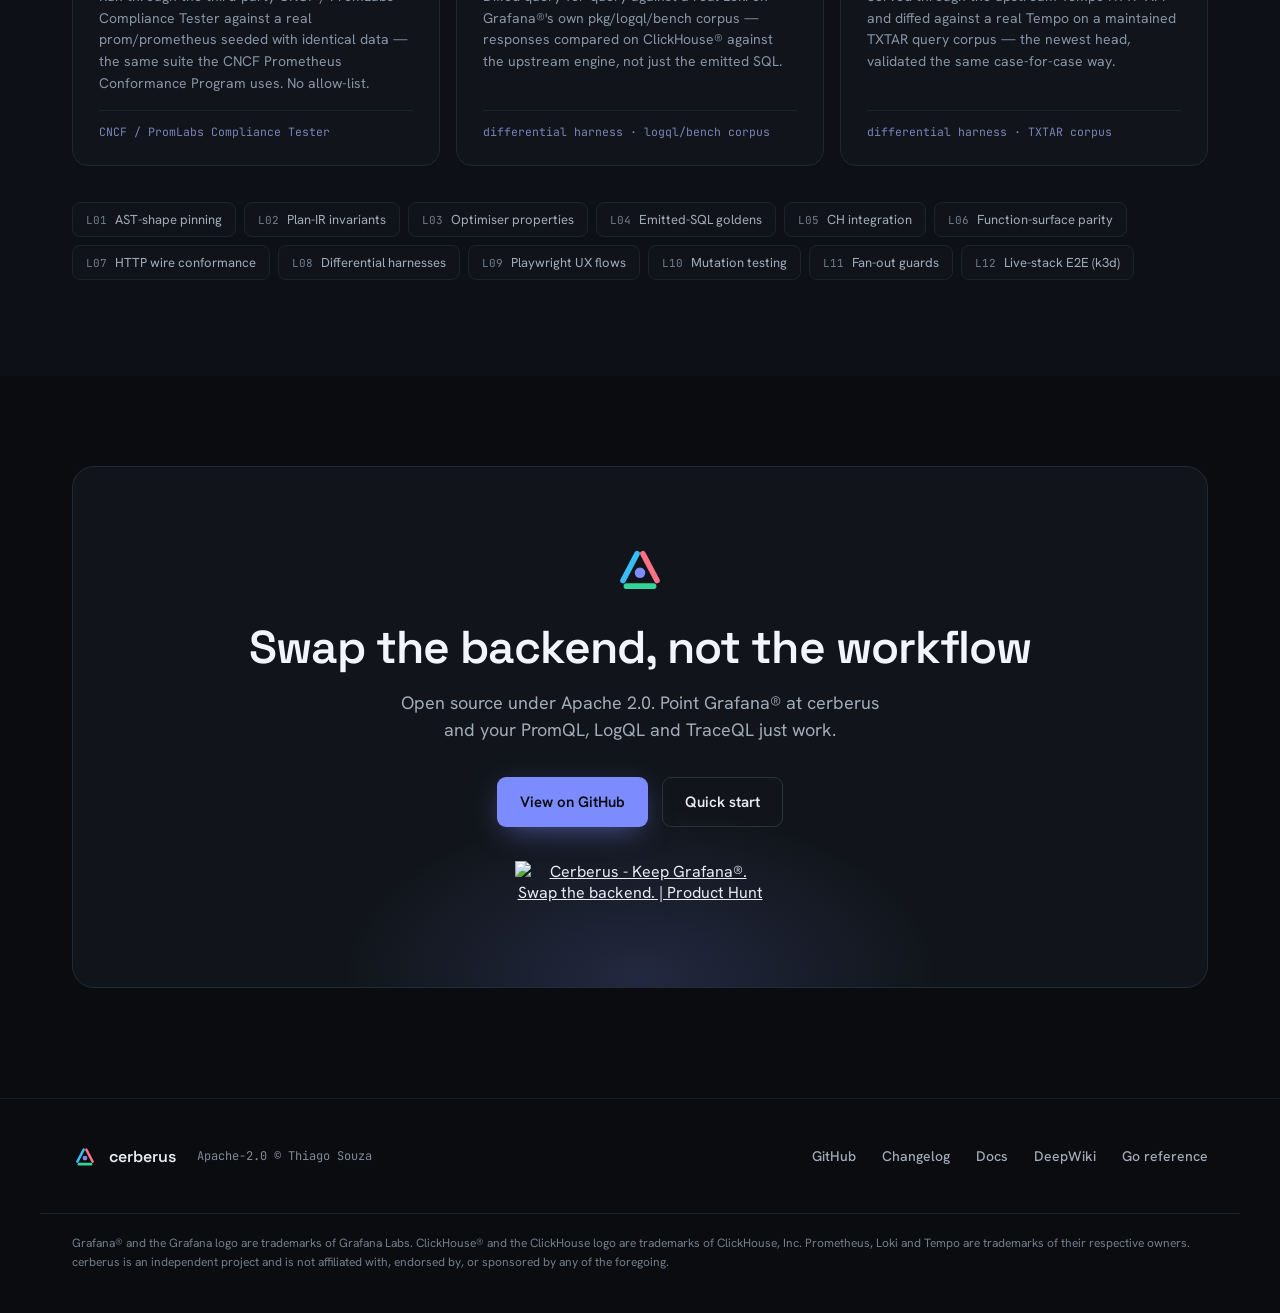
==== commit 5d2ae053: "Add a migration section (06) showing the cerberus migrate path docs/migration.md is now in the repo " ====
--- a/index.html
+++ b/index.html
@@ -59,6 +59,7 @@
         <a class="nav__link" href="#architecture">Architecture</a>
         <a class="nav__link" href="#features">Engine</a>
         <a class="nav__link" href="#start">Quick start</a>
+        <a class="nav__link" href="#migration">Migration</a>
         <a class="nav__link" href="#correctness">Correctness</a>
         <a class="btn btn--github" href="https://github.com/tsouza/cerberus" target="_blank" rel="noopener">
           <svg width="16" height="16" viewBox="0 0 16 16" fill="currentColor" aria-hidden="true"><path d="M8 0C3.58 0 0 3.58 0 8c0 3.54 2.29 6.53 5.47 7.59.4.07.55-.17.55-.38 0-.19-.01-.82-.01-1.49-2.01.37-2.53-.49-2.69-.94-.09-.23-.48-.94-.82-1.13-.28-.15-.68-.52-.01-.53.63-.01 1.08.58 1.23.82.72 1.21 1.87.87 2.33.66.07-.52.28-.87.51-1.07-1.78-.2-3.64-.89-3.64-3.95 0-.87.31-1.59.82-2.15-.08-.2-.36-1.02.08-2.12 0 0 .67-.21 2.2.82.64-.18 1.32-.27 2-.27.68 0 1.36.09 2 .27 1.53-1.04 2.2-.82 2.2-.82.44 1.1.16 1.92.08 2.12.51.56.82 1.27.82 2.15 0 3.07-1.87 3.75-3.65 3.95.29.25.54.73.54 1.48 0 1.07-.01 1.93-.01 2.2 0 .21.15.46.55.38A8.01 8.01 0 0016 8c0-4.42-3.58-8-8-8z"/></svg>
@@ -375,12 +376,106 @@
       </div>
     </section>
 
+    <!-- ======================= MIGRATION ======================= -->
+    <section id="migration" class="section section--pad container" data-screen-label="Migration">
+      <span class="section__eyebrow">06 — MIGRATION</span>
+      <h2 class="section__title" style="max-width:22ch">Prove the swap before you make it</h2>
+      <p class="section__lead" style="max-width:62ch; margin-bottom:48px">
+        <span class="mono-accent">cerberus migrate</span> works from your real queries — the rule files and dashboard JSON you
+        already have — not from <span class="mono-dim">prometheus.yml</span>, because a config file can't tell you whether a
+        query translates cleanly. It is read-only: it never writes to Prometheus, Grafana® or ClickHouse®. Thirteen steps in
+        the guide; these six are the spine.
+      </p>
+
+      <ol class="migrate">
+        <li class="mstep">
+          <div>
+            <div class="mstep__n">STEP 3</div>
+            <h3 class="mstep__title">Harvest</h3>
+          </div>
+          <div>
+            <p class="mstep__body">Every expression in your rule files and exported dashboard JSON, collected into one corpus.</p>
+            <pre class="mstep__cmd"><code><span class="mstep__prompt">$</span> cerberus migrate harvest --rules './rules/*.yml' --dashboards ./dashboards --out corpus.json</code></pre>
+          </div>
+        </li>
+
+        <li class="mstep">
+          <div>
+            <div class="mstep__n">STEP 4–6</div>
+            <h3 class="mstep__title">Assess</h3>
+          </div>
+          <div>
+            <p class="mstep__body">How much translates cleanly, which recorded series your rules consume, and where cardinality will bite — <span class="mono-dim">classify</span>, <span class="mono-dim">rulegraph</span>, <span class="mono-dim">inventory</span>.</p>
+            <pre class="mstep__cmd"><code><span class="mstep__prompt">$</span> cerberus migrate classify --corpus corpus.json --json --out classify.json</code></pre>
+          </div>
+        </li>
+
+        <li class="mstep">
+          <div>
+            <div class="mstep__n">STEP 7</div>
+            <h3 class="mstep__title">Schema</h3>
+          </div>
+          <div>
+            <p class="mstep__body">Print the tables cerberus expects, review them, then apply them to ClickHouse®.</p>
+            <pre class="mstep__cmd"><code><span class="mstep__prompt">$</span> cerberus migrate schema | clickhouse-client -h clickhouse.internal --multiquery</code></pre>
+          </div>
+        </li>
+
+        <li class="mstep">
+          <div>
+            <div class="mstep__n">STEP 10</div>
+            <h3 class="mstep__title">Verify</h3>
+          </div>
+          <div>
+            <p class="mstep__body">Replay the whole corpus against both backends over the same window and diff every result — parity proven on your queries, not on a claim.</p>
+            <pre class="mstep__cmd"><code><span class="mstep__prompt">$</span> cerberus migrate verify --corpus corpus.json --ref <span class="c-var">$PROM</span> --cerberus <span class="c-var">$CERBERUS</span> \
+    --start -1h --end now --step 60s --json --out verify.json</code></pre>
+          </div>
+        </li>
+
+        <li class="mstep">
+          <div>
+            <div class="mstep__n">STEP 11</div>
+            <h3 class="mstep__title">Gate</h3>
+          </div>
+          <div>
+            <p class="mstep__body">All four reports folded into one go/no-go. Exit 0 means cleared — the gates refuse rather than warn, and a green result built on empty comparisons blocks too.</p>
+            <pre class="mstep__cmd"><code><span class="mstep__prompt">$</span> cerberus migrate gate --verify verify.json --classify classify.json \
+    --rulegraph rulegraph.json --inventory inventory.json</code></pre>
+          </div>
+        </li>
+
+        <li class="mstep">
+          <div>
+            <div class="mstep__n">STEP 12</div>
+            <h3 class="mstep__title">Cut over</h3>
+          </div>
+          <div>
+            <p class="mstep__body">Repoint the Grafana® datasource URL — read-path panels first, paging alerts last. Dual-write keeps running until ClickHouse® retention covers your longest lookback.</p>
+            <div class="mstep__manual">no command — one datasource URL, and you're on cerberus</div>
+          </div>
+        </li>
+      </ol>
+
+      <p class="migrate__note">
+        Steps 8–9 — adding the Collector's ClickHouse® exporter alongside your existing write path, and standing cerberus up —
+        are yours to make by hand; <span class="mono-dim">migrate</span> only reads. Two things to plan for: cerberus does not
+        ingest, so your OpenTelemetry Collector keeps filling ClickHouse®, and it has no ruler, so whatever evaluates your
+        recording and alerting rules today has to keep doing so — step 5 names exactly which ones matter.
+      </p>
+
+      <div class="doclinks">
+        <a class="doclink" href="https://github.com/tsouza/cerberus/blob/main/docs/migration.md" target="_blank" rel="noopener">Migration guide →</a>
+        <a class="doclink" href="https://github.com/tsouza/cerberus/blob/main/docs/migration-reference.md" target="_blank" rel="noopener">Every flag &amp; exit code →</a>
+      </div>
+    </section>
+
     <!-- ======================= CORRECTNESS ======================= -->
     <section id="correctness" class="section section--band-top" data-screen-label="Correctness">
       <div class="container" style="padding-block:96px">
         <div class="section__intro" style="margin-bottom:40px">
           <div class="section__intro-copy">
-            <span class="section__eyebrow">06 — CORRECTNESS</span>
+            <span class="section__eyebrow">07 — CORRECTNESS</span>
             <h2 class="section__title" style="max-width:24ch">Held to reference, case for case</h2>
             <p class="section__lead" style="max-width:62ch">
               Every head is diffed against its real upstream engine on shared, seeded data — pinning observed semantics on
--- a/css/tokens.css
+++ b/css/tokens.css
@@ -38,6 +38,7 @@
   --rose:          #FB7185;  /* TraceQL                       */
   --mint:          #9FE7C6;  /* positive / status text        */
   --code-var:      #7DD3FC;  /* env-var highlight in code     */
+  --code-fg:       #C9D2DE;  /* default code / terminal text  */
   --grafana:       #F15B2A;  /* Grafana wordmark (logo gradient, dark stop) */
 
   /* tinted fills (used behind icons / boxes) */
--- a/css/components.css
+++ b/css/components.css
@@ -23,6 +23,10 @@
 .nav__links { display: flex; align-items: center; gap: 34px; }
 .nav__link { text-decoration: none; color: var(--text-muted); font-size: 14.5px; font-weight: 500; transition: color .15s var(--ease); }
 .nav__link:hover { color: var(--text-2); }
+
+/* seven links + the GitHub button stop fitting a 34px gap just above the
+   mobile breakpoint — tighten the rhythm rather than wrap the row */
+@media (max-width: 1080px) { .nav__links { gap: 22px; } }
 
 /* mobile menu toggle — hidden on desktop, shown ≤900px */
 .nav__toggle {
@@ -228,7 +232,7 @@
 .code__dots span { width: 11px; height: 11px; border-radius: 50%; background: var(--border-3); }
 .code__file { font-family: var(--font-mono); font-size: 12px; color: var(--text-fainter); }
 .code__body { margin: 0; padding: 22px 22px 24px; overflow-x: auto; }
-.code__body code { font-family: var(--font-mono); font-size: var(--fs-mono-sm); line-height: 1.7; color: #C9D2DE; white-space: pre; display: block; }
+.code__body code { font-family: var(--font-mono); font-size: var(--fs-mono-sm); line-height: 1.7; color: var(--code-fg); white-space: pre; display: block; }
 .c-comment { color: var(--text-fainter); }
 .c-var { color: var(--code-var); }
 
@@ -236,10 +240,41 @@
 .doclink { text-decoration: none; color: var(--text-2); font-size: var(--fs-sm); font-weight: 600; border-bottom: 2px solid var(--accent); padding-bottom: 2px; }
 .doclink:hover { color: var(--accent-soft); }
 
+/* ---- Migration (step rail) -------------------------------- */
+/* One inset panel, one row per step: the doc's step number and name on the
+   left, what it does and the single command that does it on the right.
+   docs/migration.md numbers thirteen steps — only these carry a command, so
+   the rail summarises without inventing a different sequence. */
+.migrate {
+  list-style: none; margin: 0; padding: 0;
+  background: var(--surface-2); border: 1px solid var(--border-2); border-radius: var(--r-xl);
+  overflow: hidden;
+}
+.mstep { display: grid; grid-template-columns: 190px minmax(0, 1fr); gap: 26px; padding: 26px 30px; border-top: 1px solid var(--border-inner); }
+.mstep:first-child { border-top: none; }
+.mstep__n { font-family: var(--font-mono); font-size: 11.5px; font-weight: 600; letter-spacing: .08em; color: var(--accent); }
+.mstep__title { font-family: var(--font-display); font-weight: 600; font-size: 18.5px; letter-spacing: var(--tracking-snug); color: var(--text); margin-top: 7px; }
+.mstep__body { font-size: var(--fs-xs); line-height: 1.55; color: var(--text-dim); }
+.mstep__cmd {
+  margin: 14px 0 0; padding: 13px 16px; overflow-x: auto;
+  background: var(--code-bg); border: 1px solid var(--border-2); border-radius: var(--r-sm);
+}
+.mstep__cmd code { font-family: var(--font-mono); font-size: 12.5px; line-height: 1.7; color: var(--code-fg); white-space: pre; display: block; }
+.mstep__prompt { color: var(--text-fainter); } /* the "$" — prompt, not part of the command */
+.mstep__manual { margin-top: 14px; font-family: var(--font-mono); font-size: 12.5px; line-height: 1.6; color: var(--text-faint); }
+.migrate__note { font-size: var(--fs-xs); line-height: 1.55; color: var(--text-faint); margin-top: 24px; max-width: 92ch; }
+/* stack the meta above the body once 190px + prose stops fitting */
+@media (max-width: 720px) {
+  /* minmax(0,…), not 1fr: the pre keeps its min-content width otherwise and
+     pushes the row past the viewport instead of scrolling inside itself */
+  .mstep { grid-template-columns: minmax(0, 1fr); gap: 12px; padding: 24px 20px; }
+  .mstep__title { margin-top: 5px; }
+}
+
 /* ---- Correctness (layer chips) ---------------------------- */
 /* The three signal head cards now reuse the shared .card / .card--feature
    kit with a colored .icon-chip--{sky|emerald|rose} — see "Cards" above, so
-   sections 01, 04 and 06 share one header structure. */
+   sections 01, 04 and 07 share one header structure. */
 
 .layer-chips { display: flex; flex-wrap: wrap; gap: 8px; }
 .layer-chip { display: inline-flex; align-items: center; gap: 8px; background: var(--surface-2); border: 1px solid var(--border-faint); border-radius: var(--r-sm); padding: 8px 13px; font-size: 13px; color: var(--text-muted); }
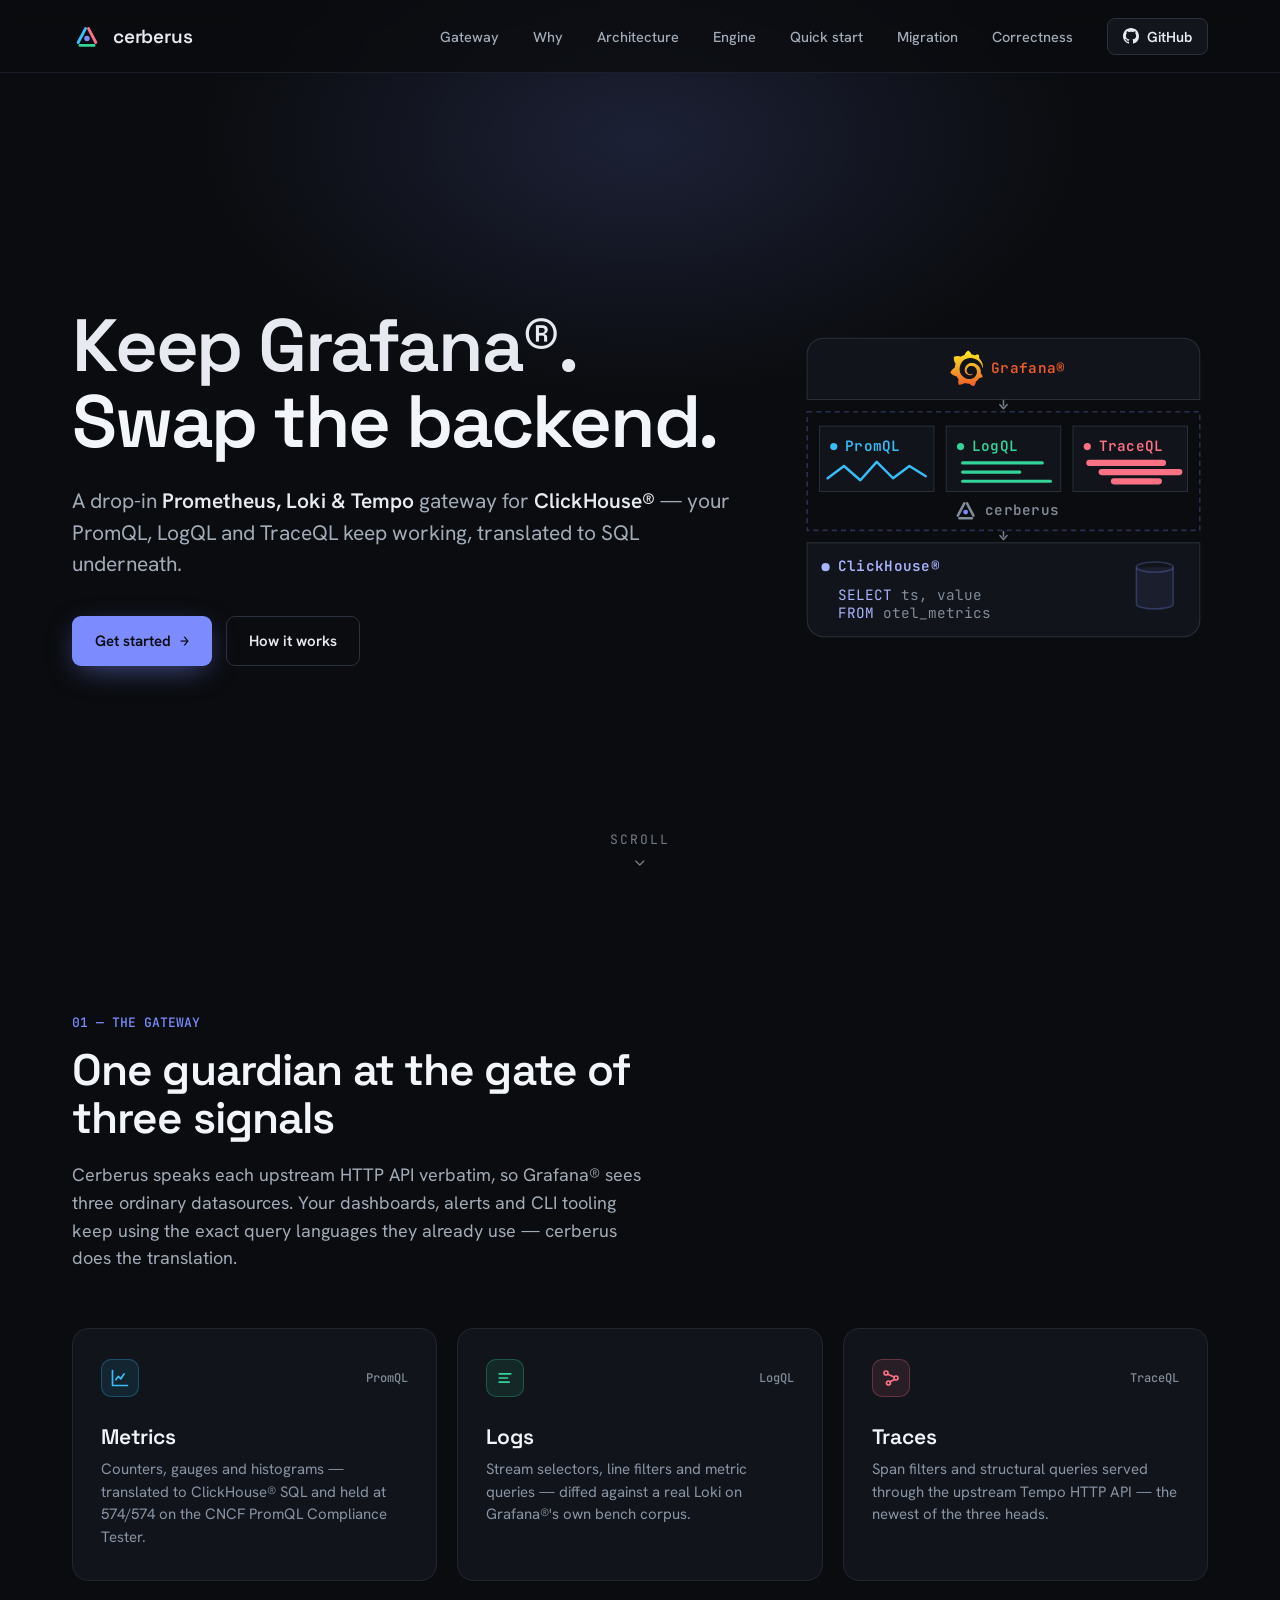
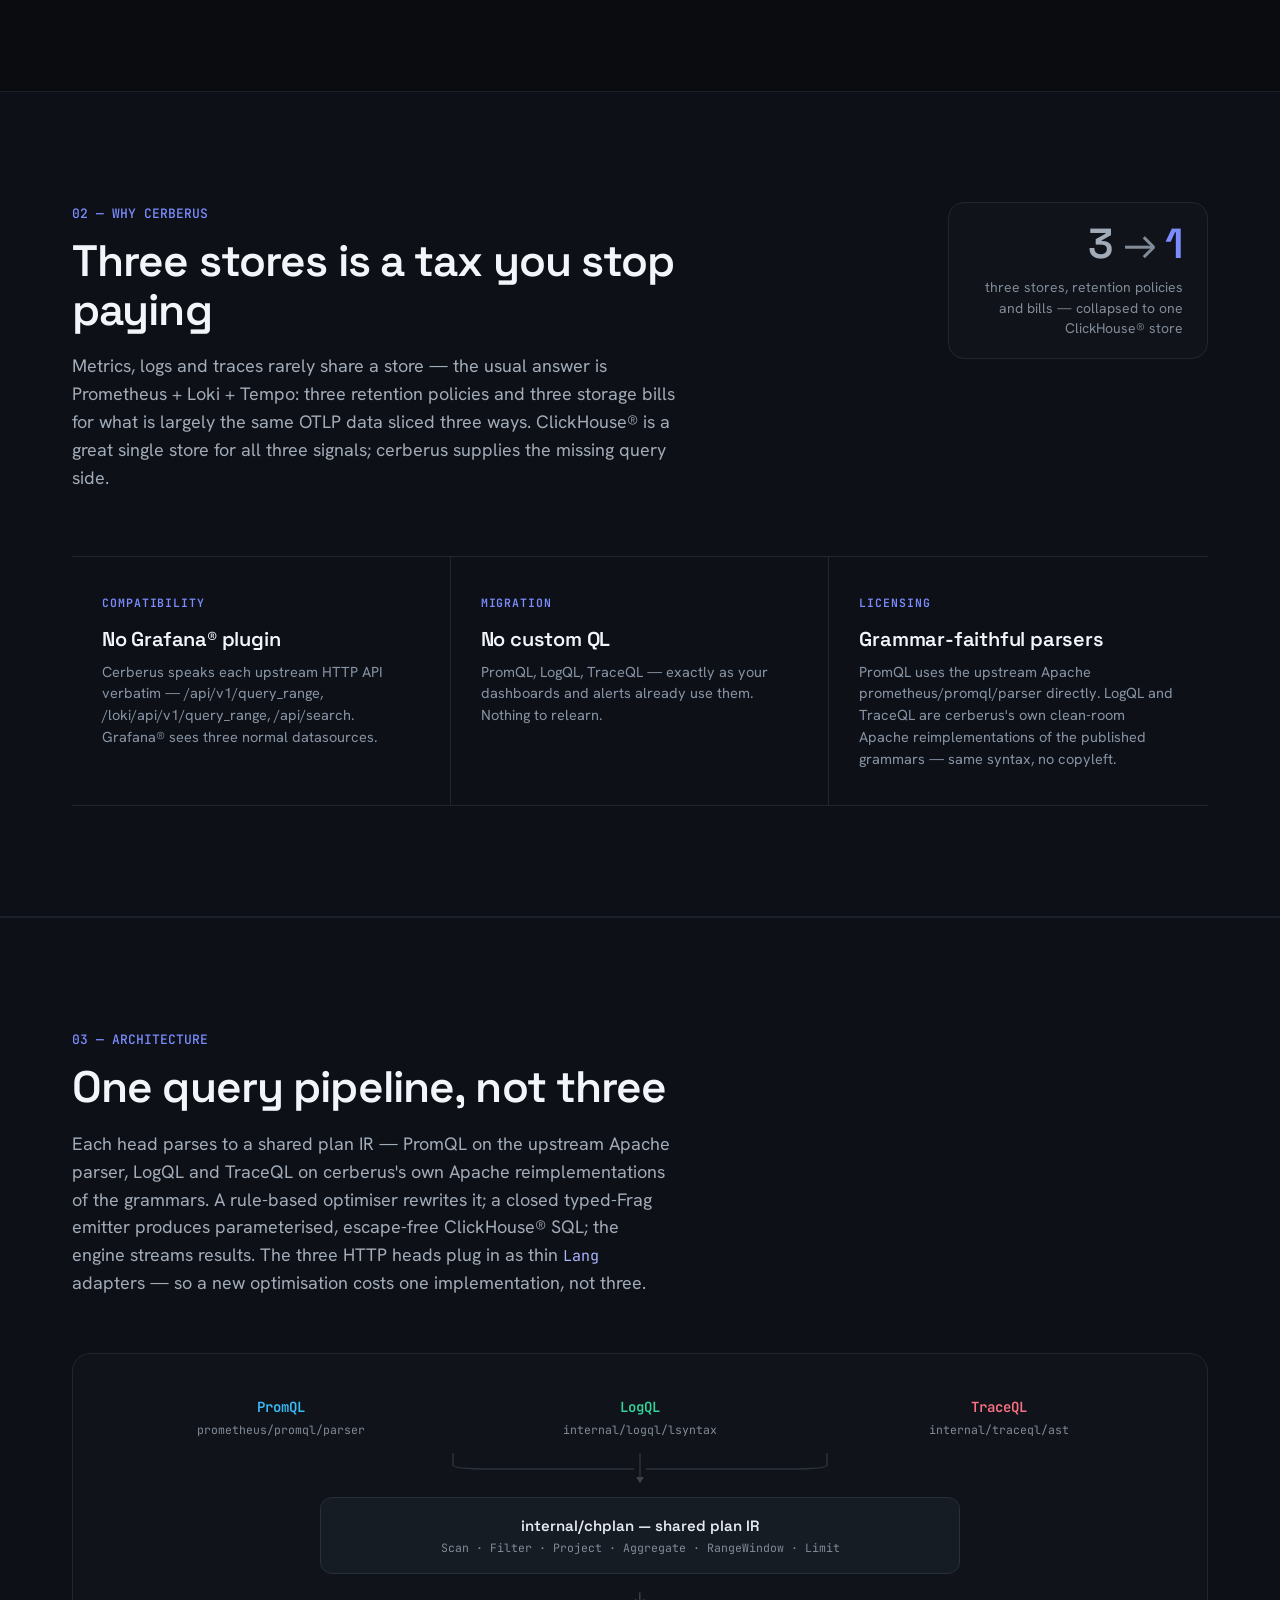
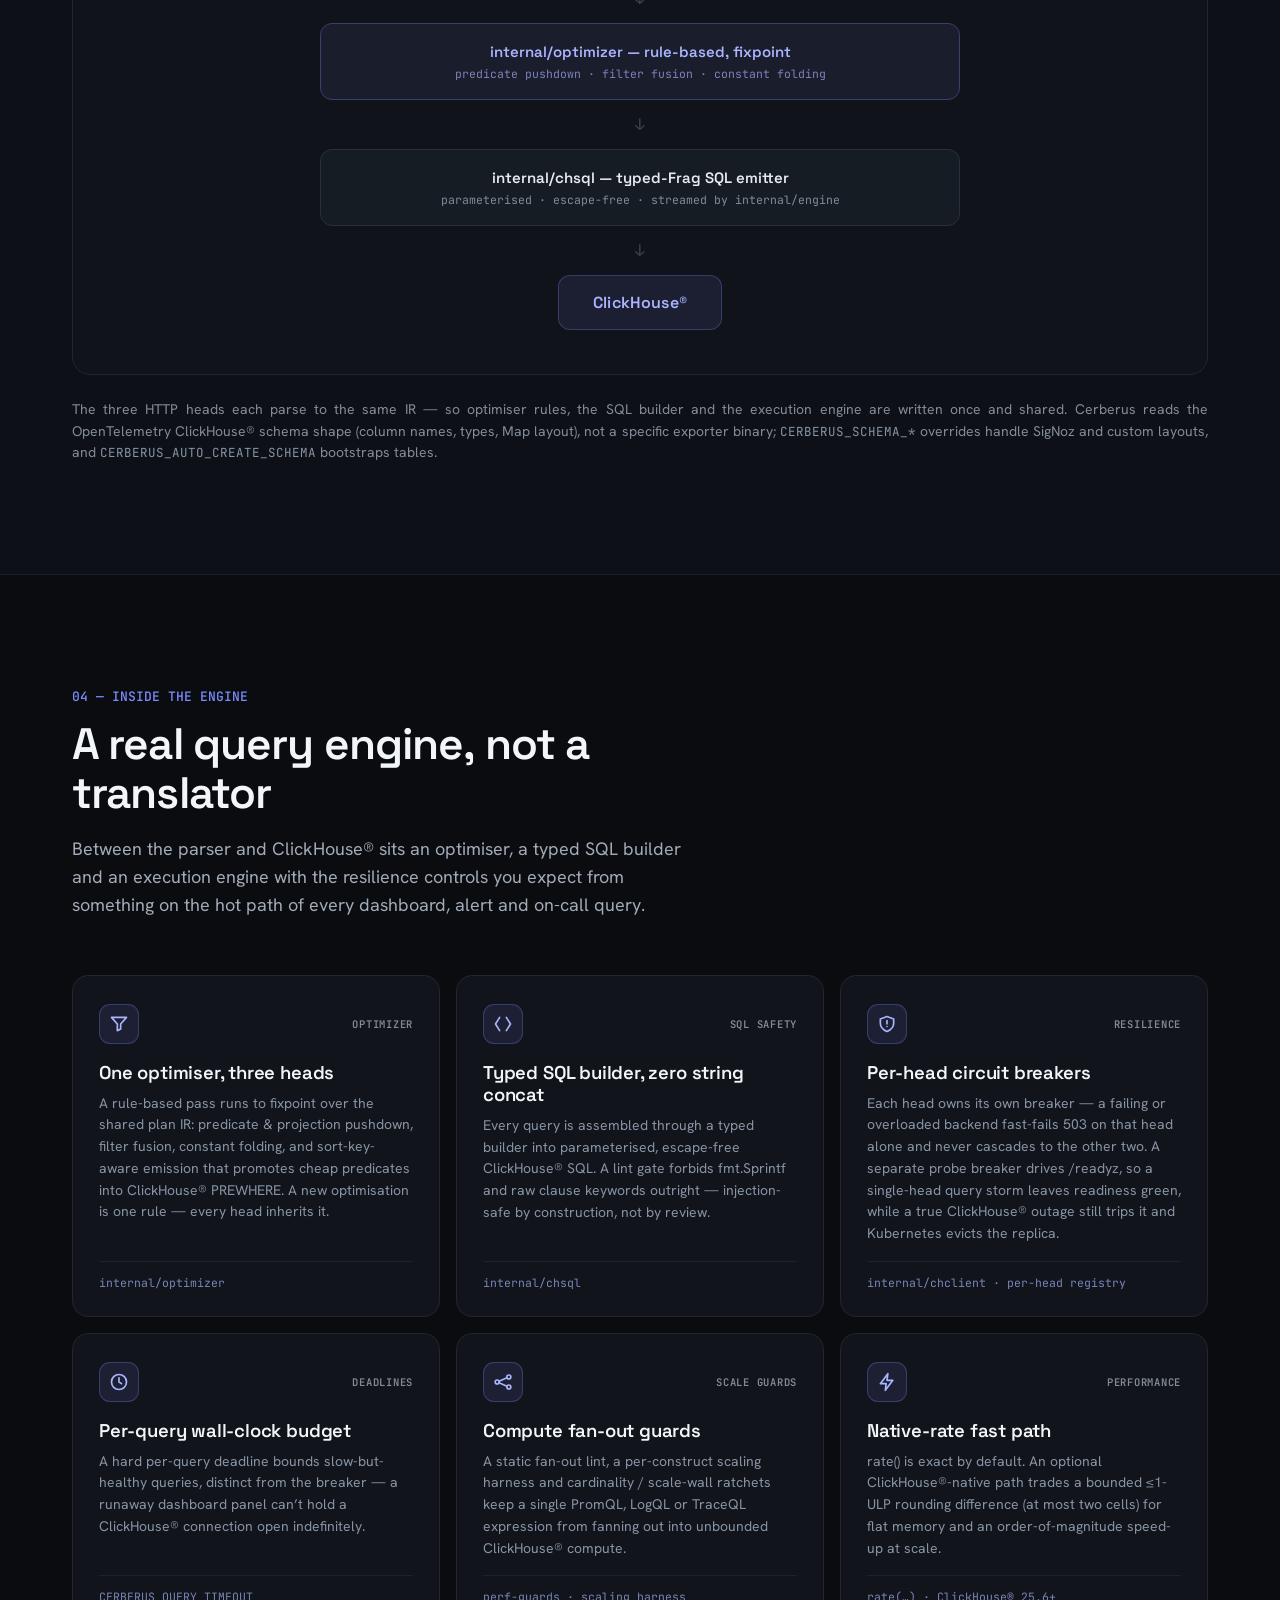
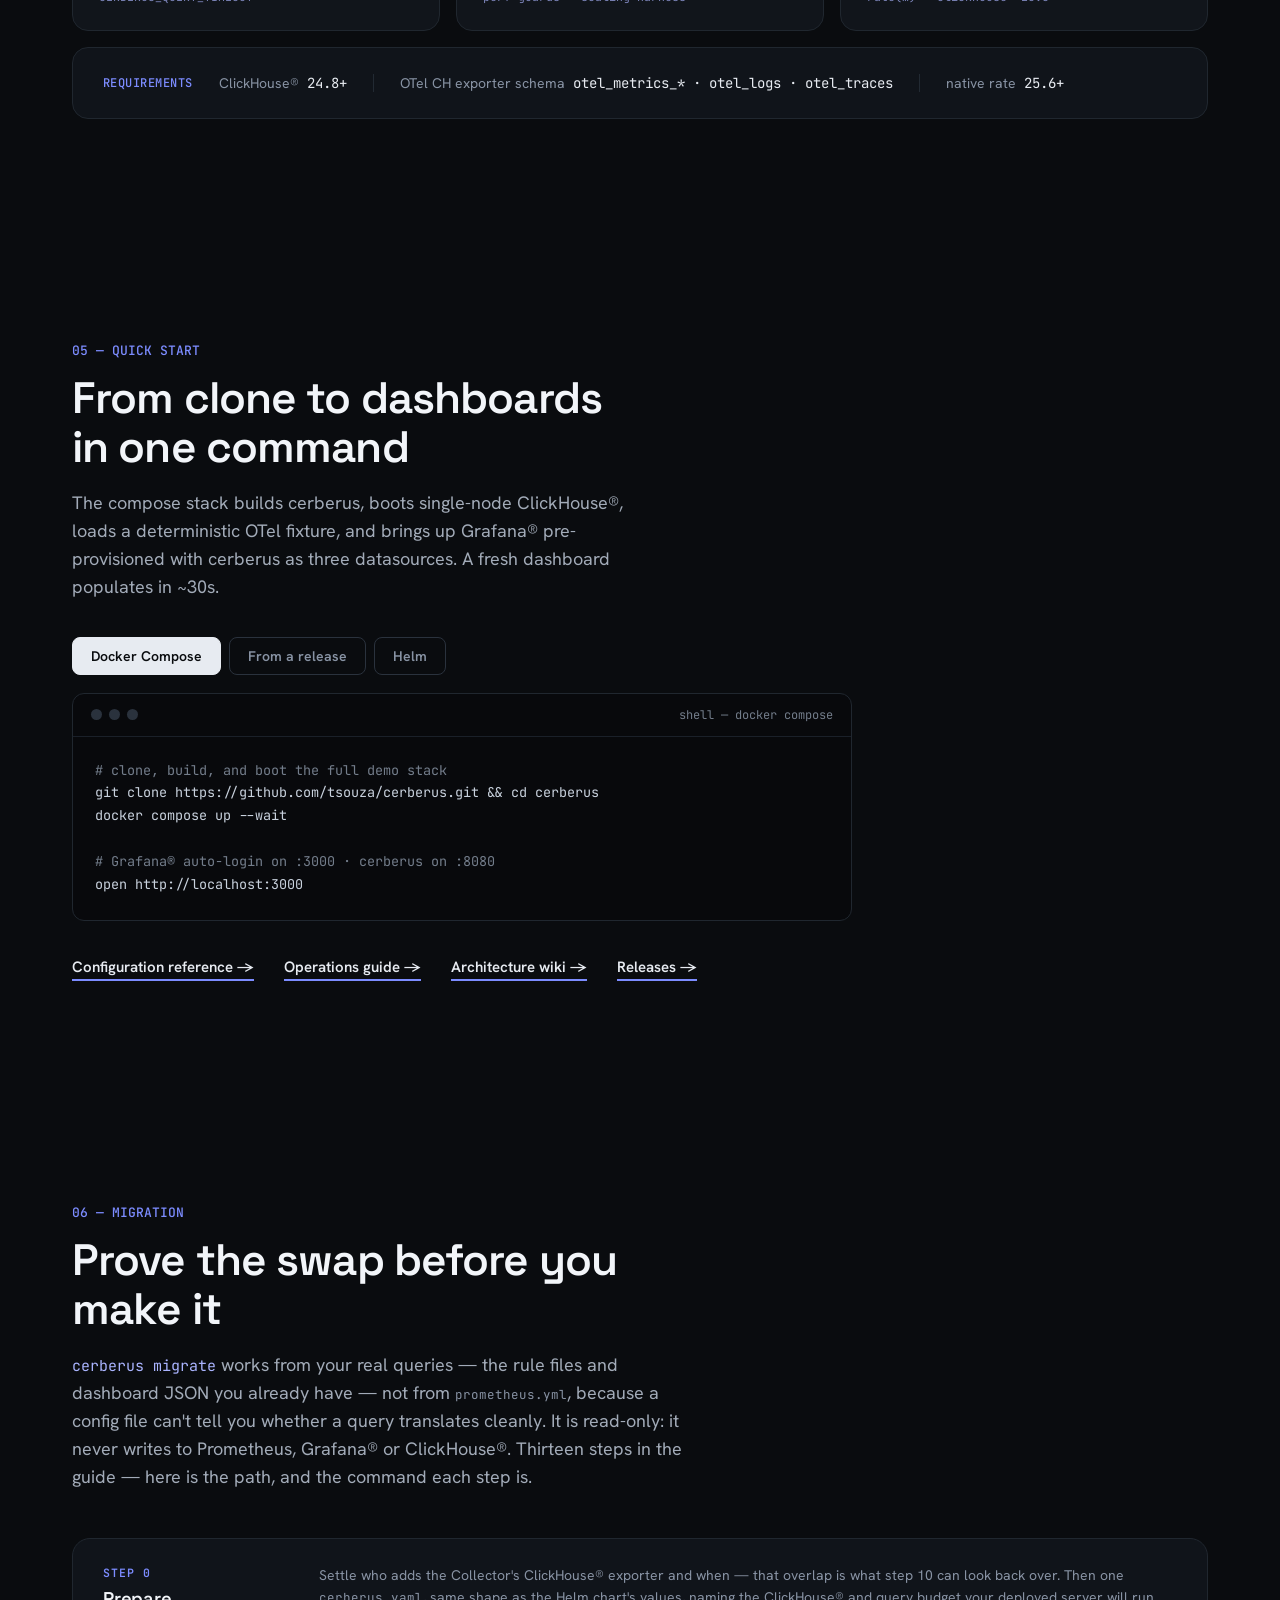
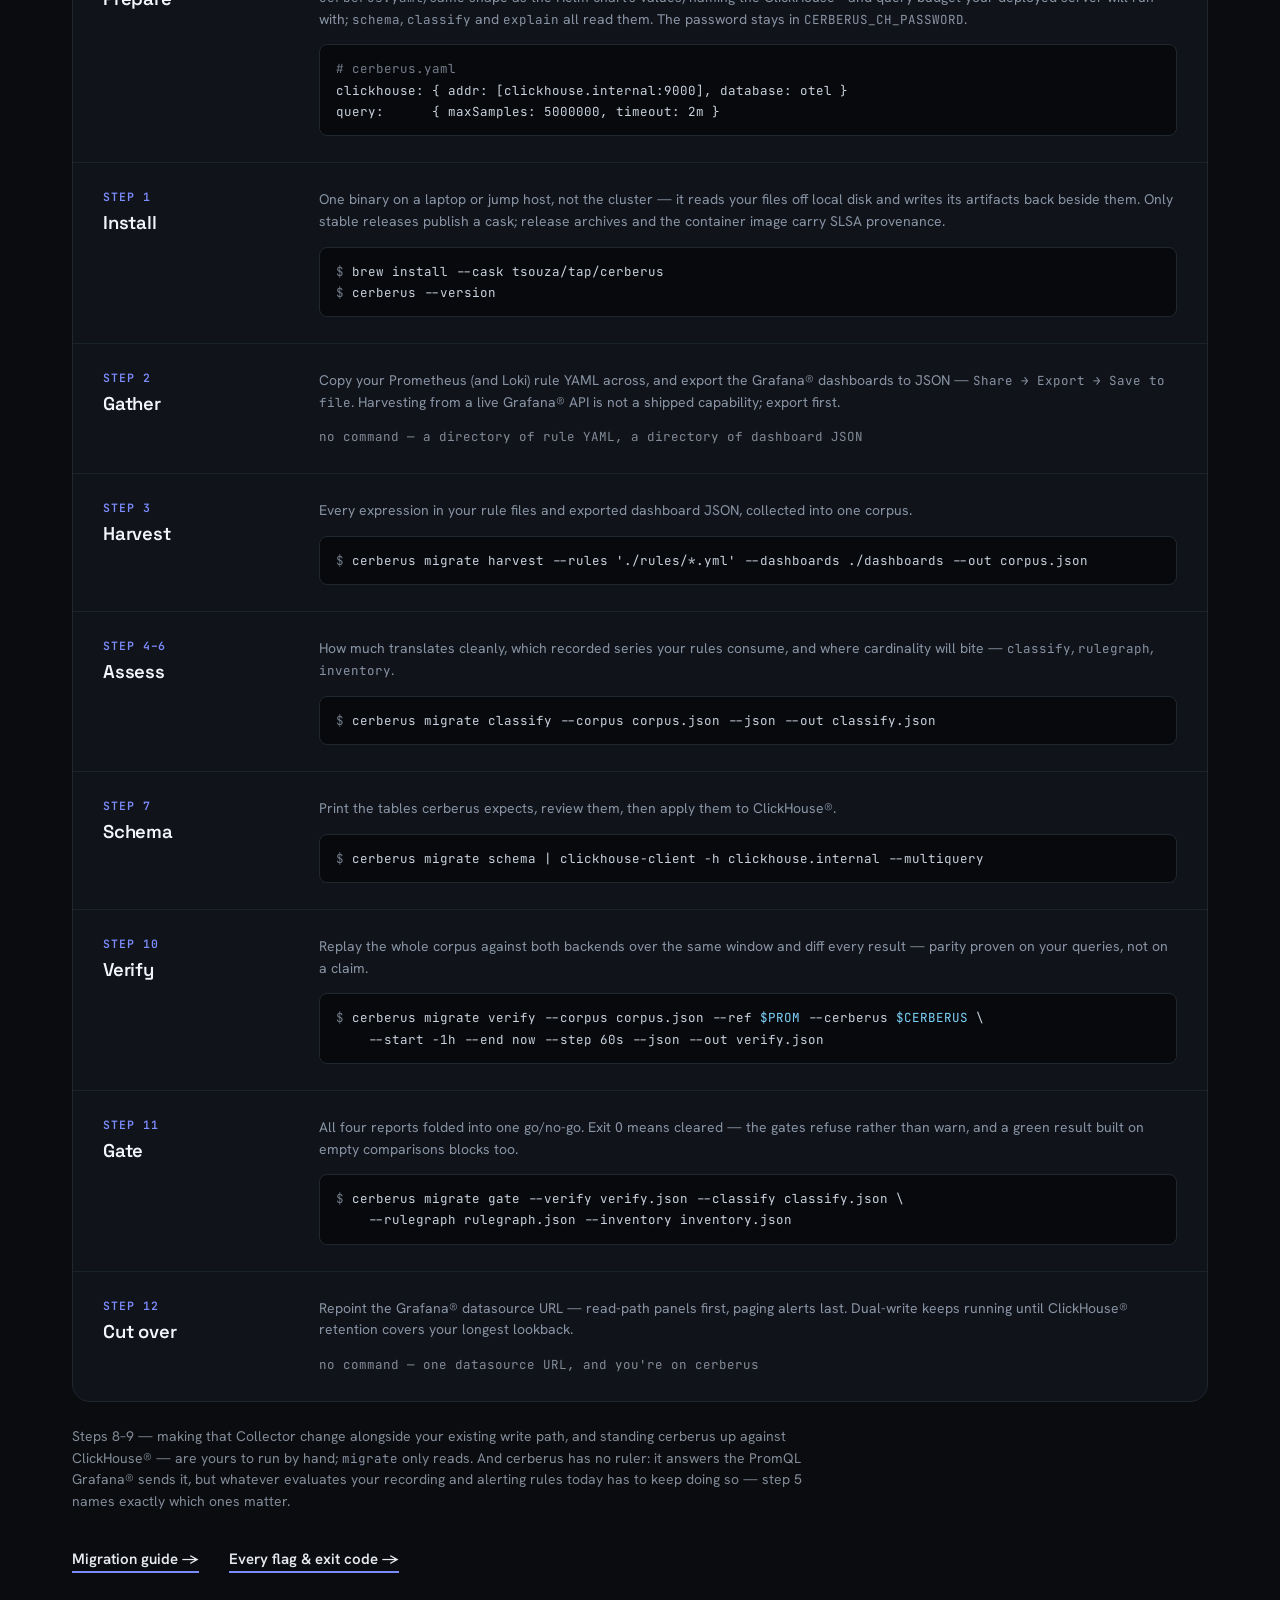
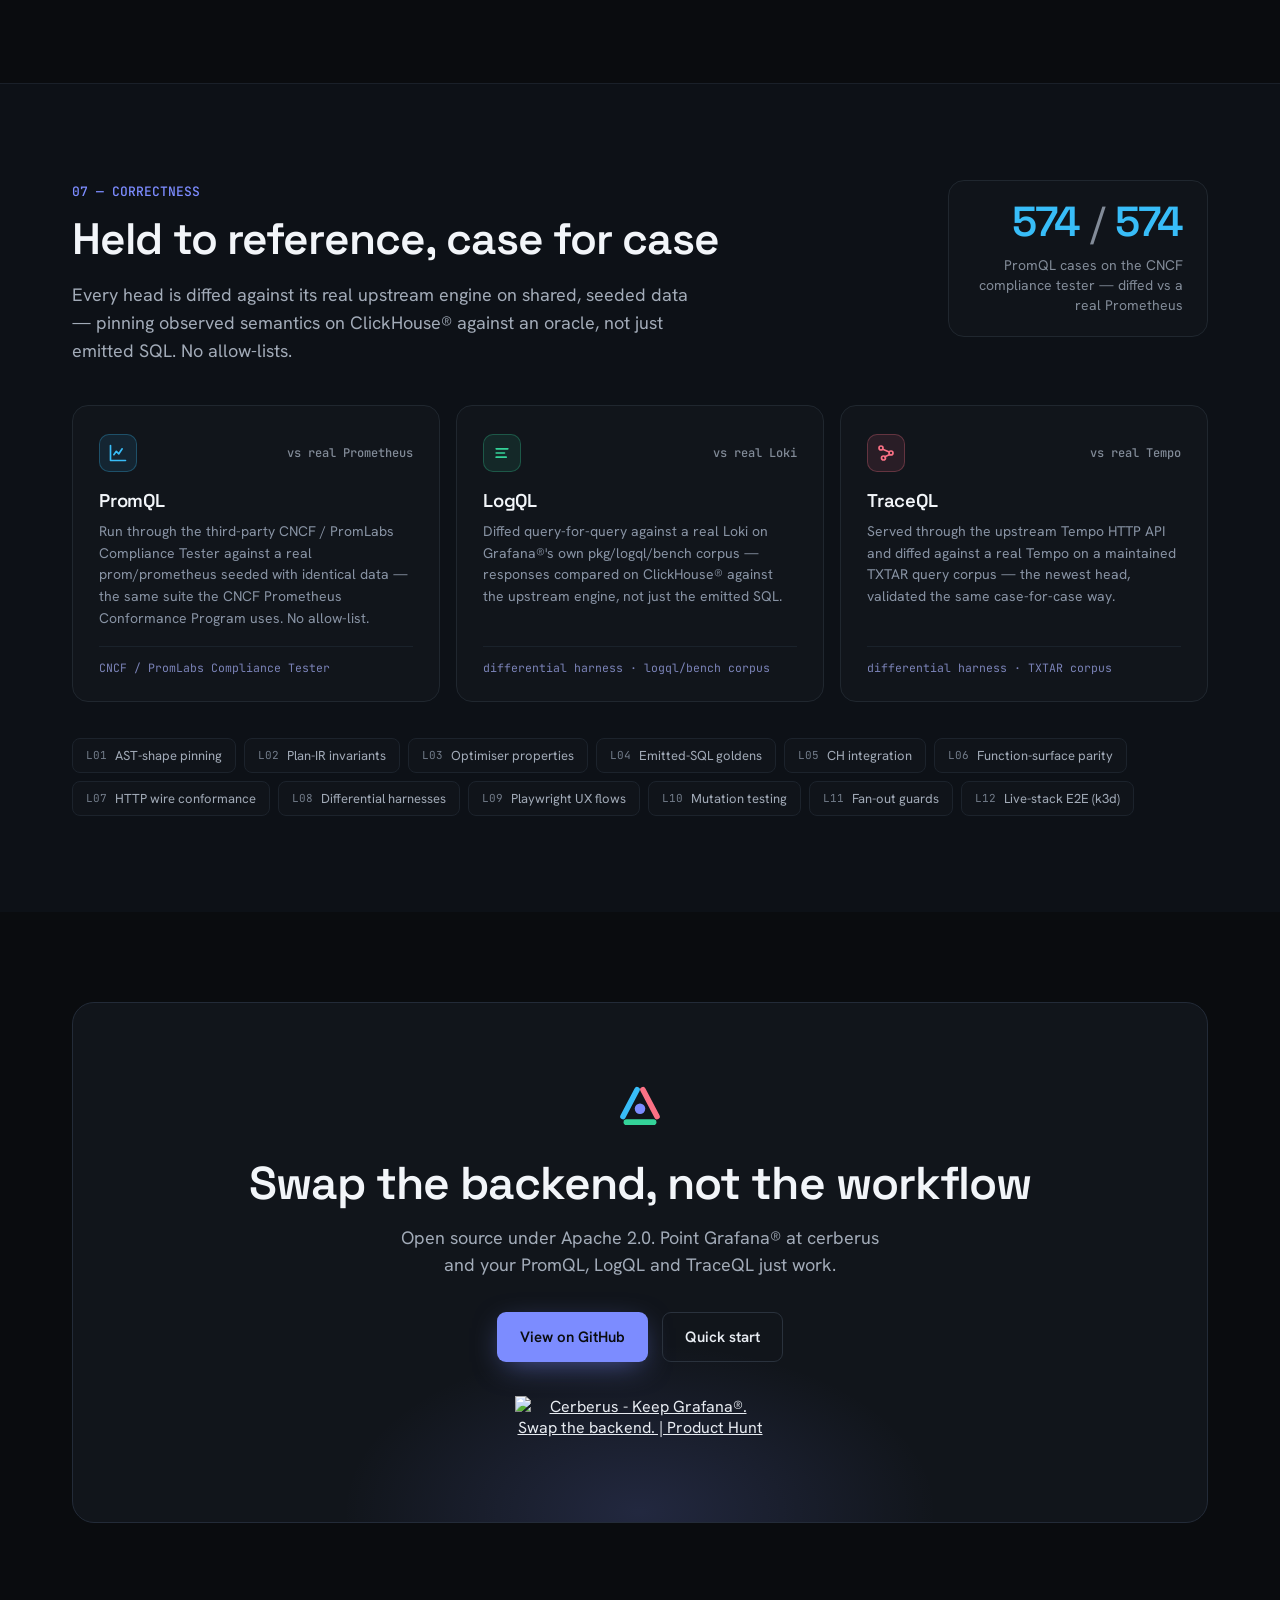
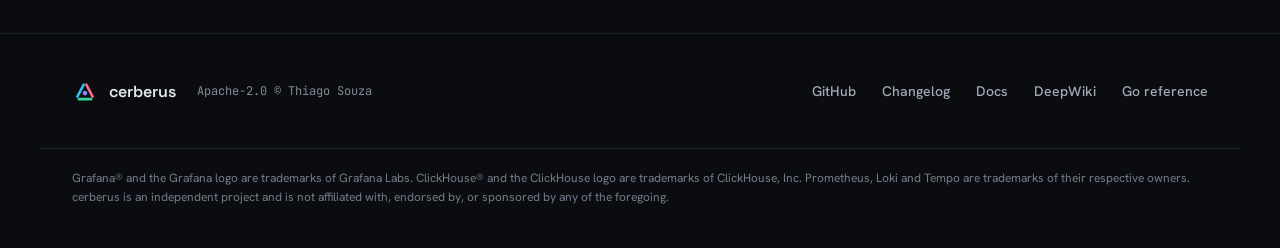
==== commit 6e87b026: "Add steps 0-2 to the migration rail The rail started at harvest, which skipped what you actually do " ====
--- a/index.html
+++ b/index.html
@@ -384,10 +384,46 @@
         <span class="mono-accent">cerberus migrate</span> works from your real queries — the rule files and dashboard JSON you
         already have — not from <span class="mono-dim">prometheus.yml</span>, because a config file can't tell you whether a
         query translates cleanly. It is read-only: it never writes to Prometheus, Grafana® or ClickHouse®. Thirteen steps in
-        the guide; these six are the spine.
+        the guide — here is the path, and the command each step is.
       </p>
 
       <ol class="migrate">
+        <li class="mstep">
+          <div>
+            <div class="mstep__n">STEP 0</div>
+            <h3 class="mstep__title">Prepare</h3>
+          </div>
+          <div>
+            <p class="mstep__body">Settle who adds the Collector's ClickHouse® exporter and when — that overlap is what step 10 can look back over. Then one <span class="mono-dim">cerberus.yaml</span>, same shape as the Helm chart's values, naming the ClickHouse® and query budget your deployed server will run with; <span class="mono-dim">schema</span>, <span class="mono-dim">classify</span> and <span class="mono-dim">explain</span> all read them. The password stays in <span class="mono-dim">CERBERUS_CH_PASSWORD</span>.</p>
+            <pre class="mstep__cmd"><code><span class="c-comment"># cerberus.yaml</span>
+clickhouse: { addr: [clickhouse.internal:9000], database: otel }
+query:      { maxSamples: 5000000, timeout: 2m }</code></pre>
+          </div>
+        </li>
+
+        <li class="mstep">
+          <div>
+            <div class="mstep__n">STEP 1</div>
+            <h3 class="mstep__title">Install</h3>
+          </div>
+          <div>
+            <p class="mstep__body">One binary on a laptop or jump host, not the cluster — it reads your files off local disk and writes its artifacts back beside them. Only stable releases publish a cask; release archives and the container image carry SLSA provenance.</p>
+            <pre class="mstep__cmd"><code><span class="mstep__prompt">$</span> brew install --cask tsouza/tap/cerberus
+<span class="mstep__prompt">$</span> cerberus --version</code></pre>
+          </div>
+        </li>
+
+        <li class="mstep">
+          <div>
+            <div class="mstep__n">STEP 2</div>
+            <h3 class="mstep__title">Gather</h3>
+          </div>
+          <div>
+            <p class="mstep__body">Copy your Prometheus (and Loki) rule YAML across, and export the Grafana® dashboards to JSON — <span class="mono-dim">Share → Export → Save to file</span>. Harvesting from a live Grafana® API is not a shipped capability; export first.</p>
+            <div class="mstep__manual">no command — a directory of rule YAML, a directory of dashboard JSON</div>
+          </div>
+        </li>
+
         <li class="mstep">
           <div>
             <div class="mstep__n">STEP 3</div>
@@ -458,10 +494,10 @@
       </ol>
 
       <p class="migrate__note">
-        Steps 8–9 — adding the Collector's ClickHouse® exporter alongside your existing write path, and standing cerberus up —
-        are yours to make by hand; <span class="mono-dim">migrate</span> only reads. Two things to plan for: cerberus does not
-        ingest, so your OpenTelemetry Collector keeps filling ClickHouse®, and it has no ruler, so whatever evaluates your
-        recording and alerting rules today has to keep doing so — step 5 names exactly which ones matter.
+        Steps 8–9 — making that Collector change alongside your existing write path, and standing cerberus up against
+        ClickHouse® — are yours to run by hand; <span class="mono-dim">migrate</span> only reads. And cerberus has no ruler:
+        it answers the PromQL Grafana® sends it, but whatever evaluates your recording and alerting rules today has to keep
+        doing so — step 5 names exactly which ones matter.
       </p>
 
       <div class="doclinks">
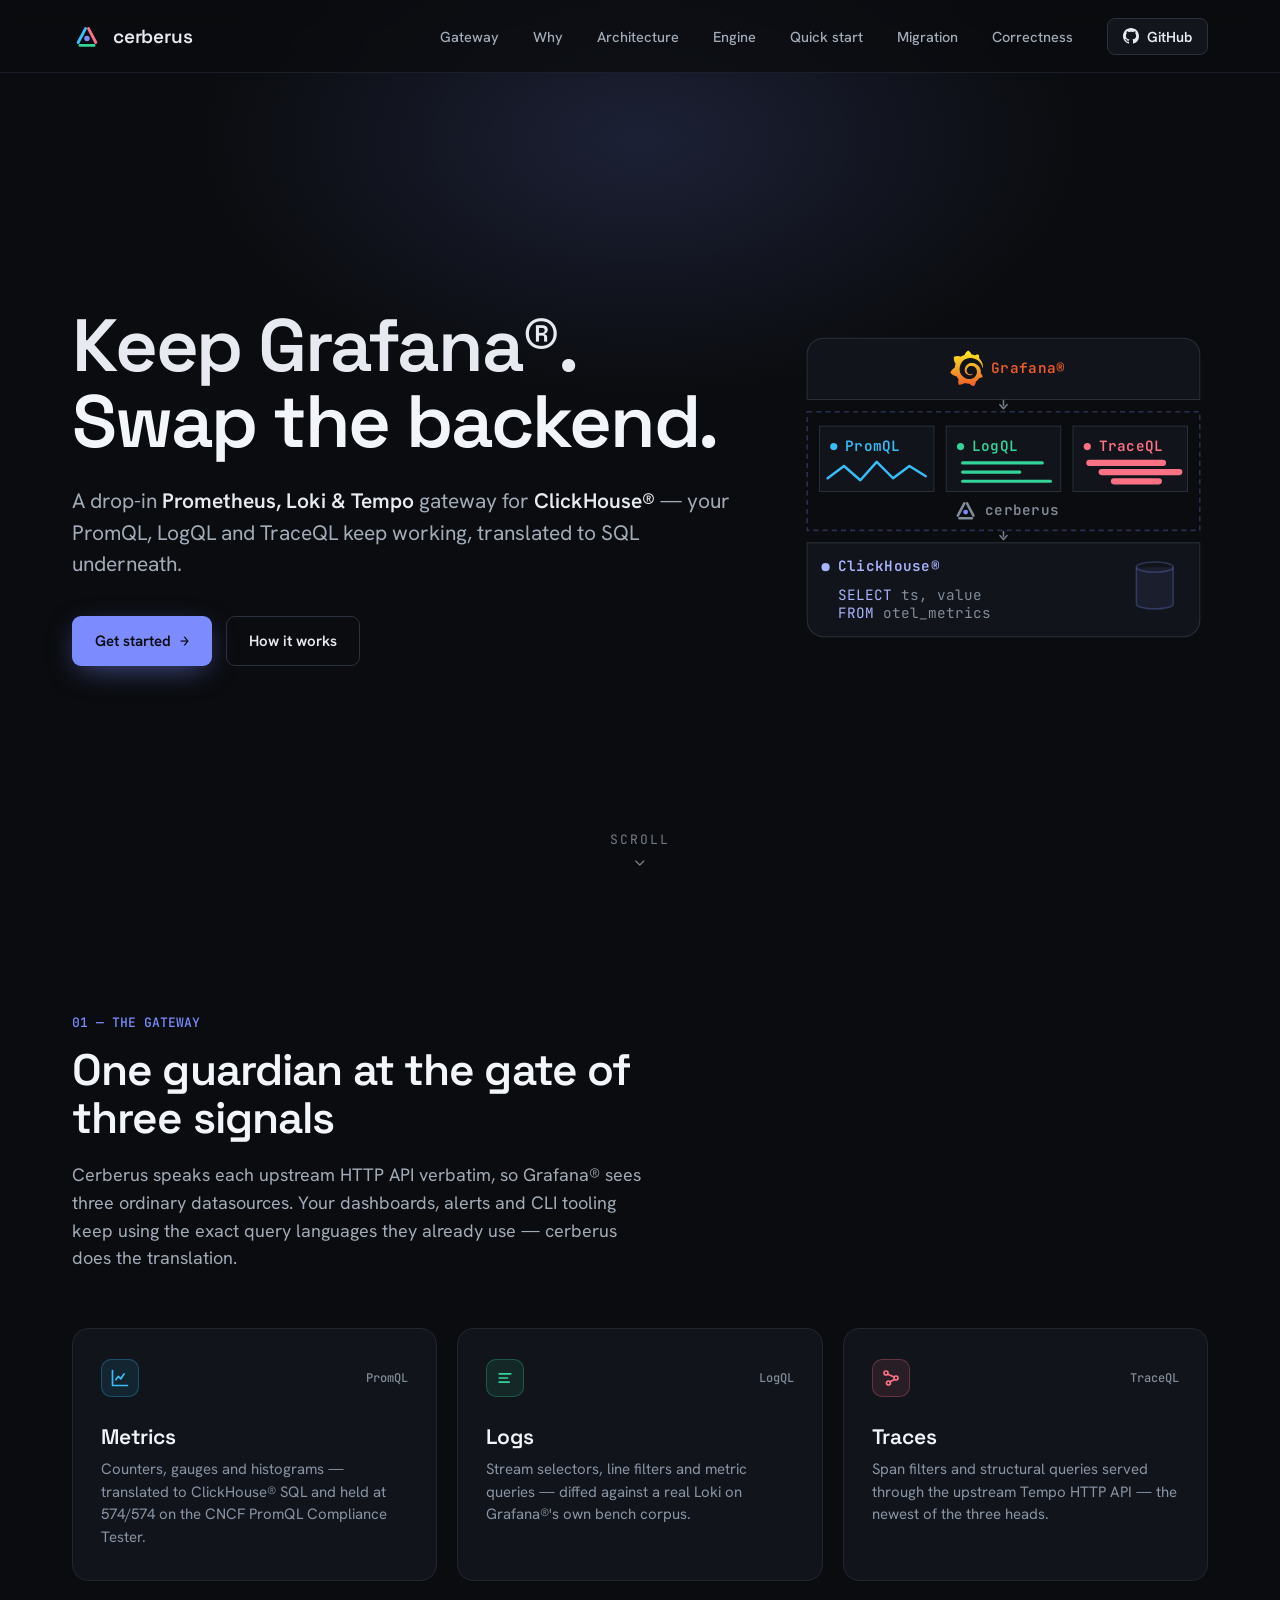
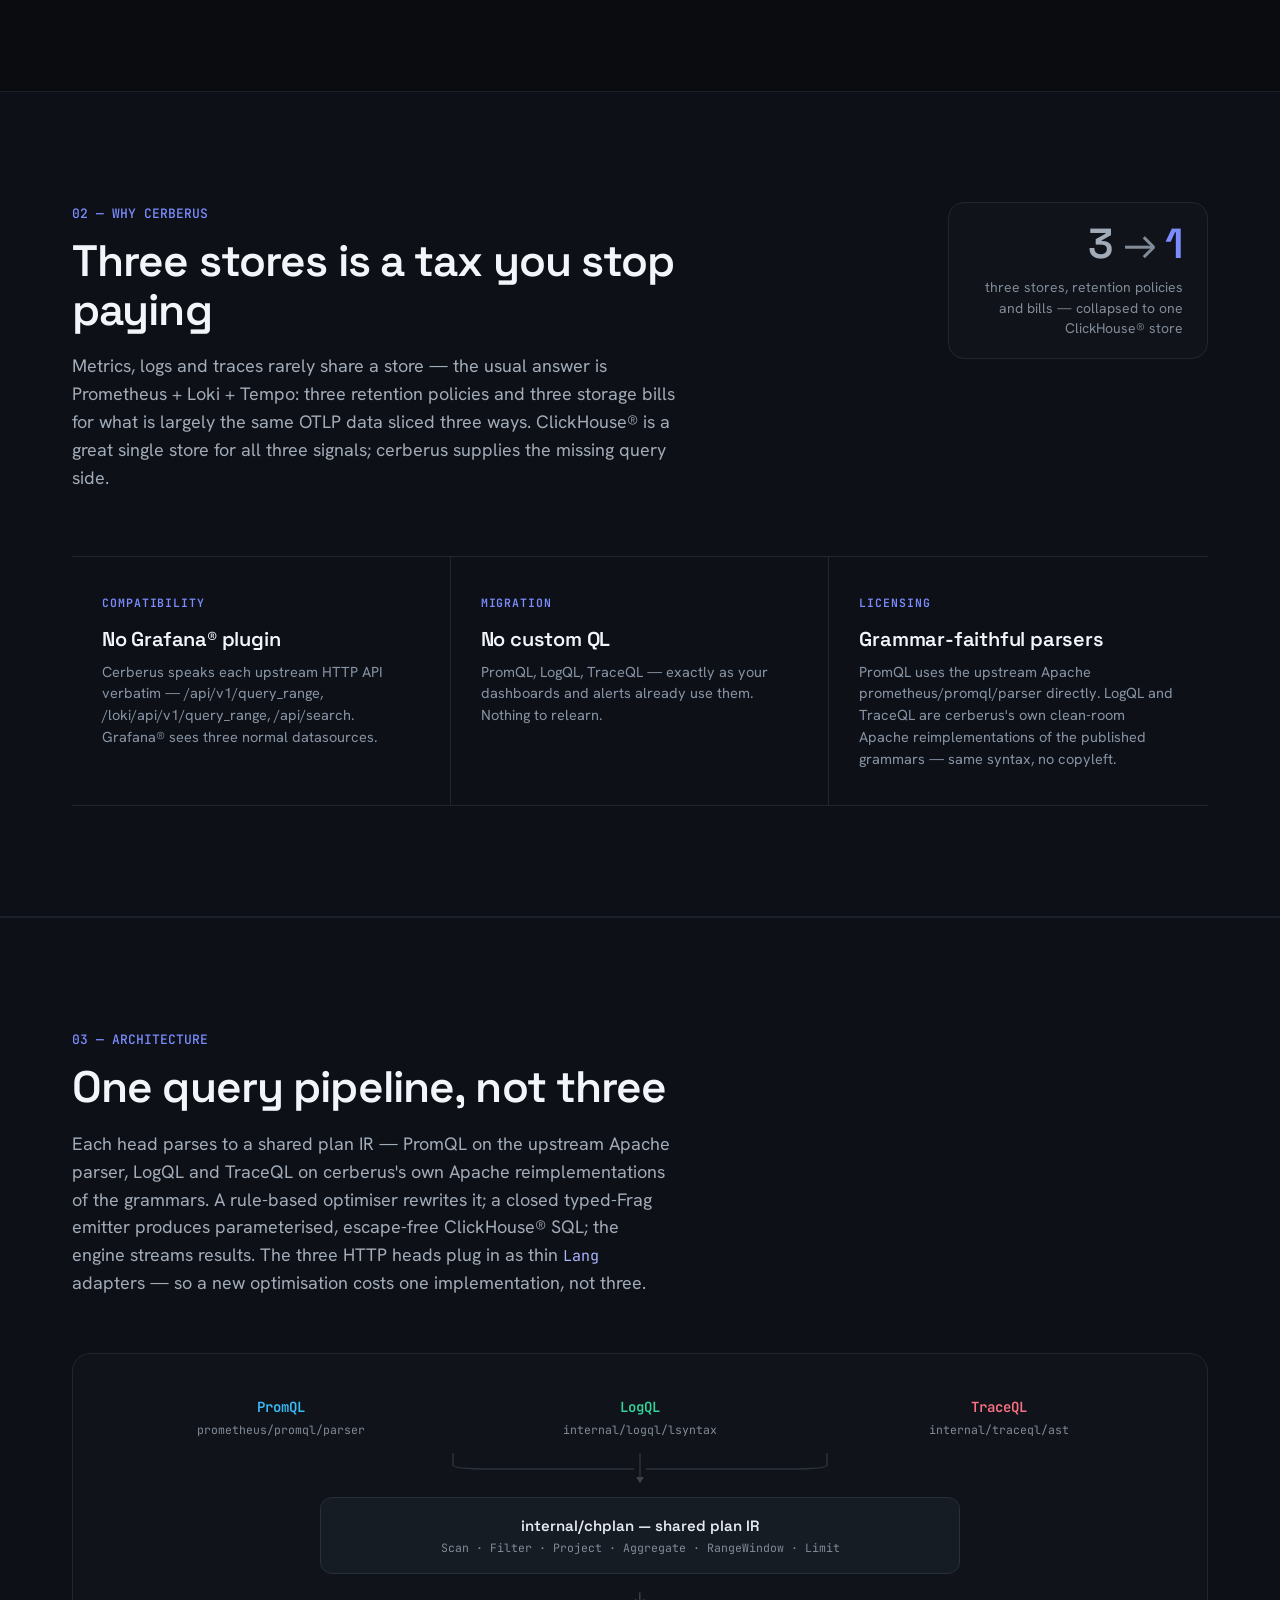
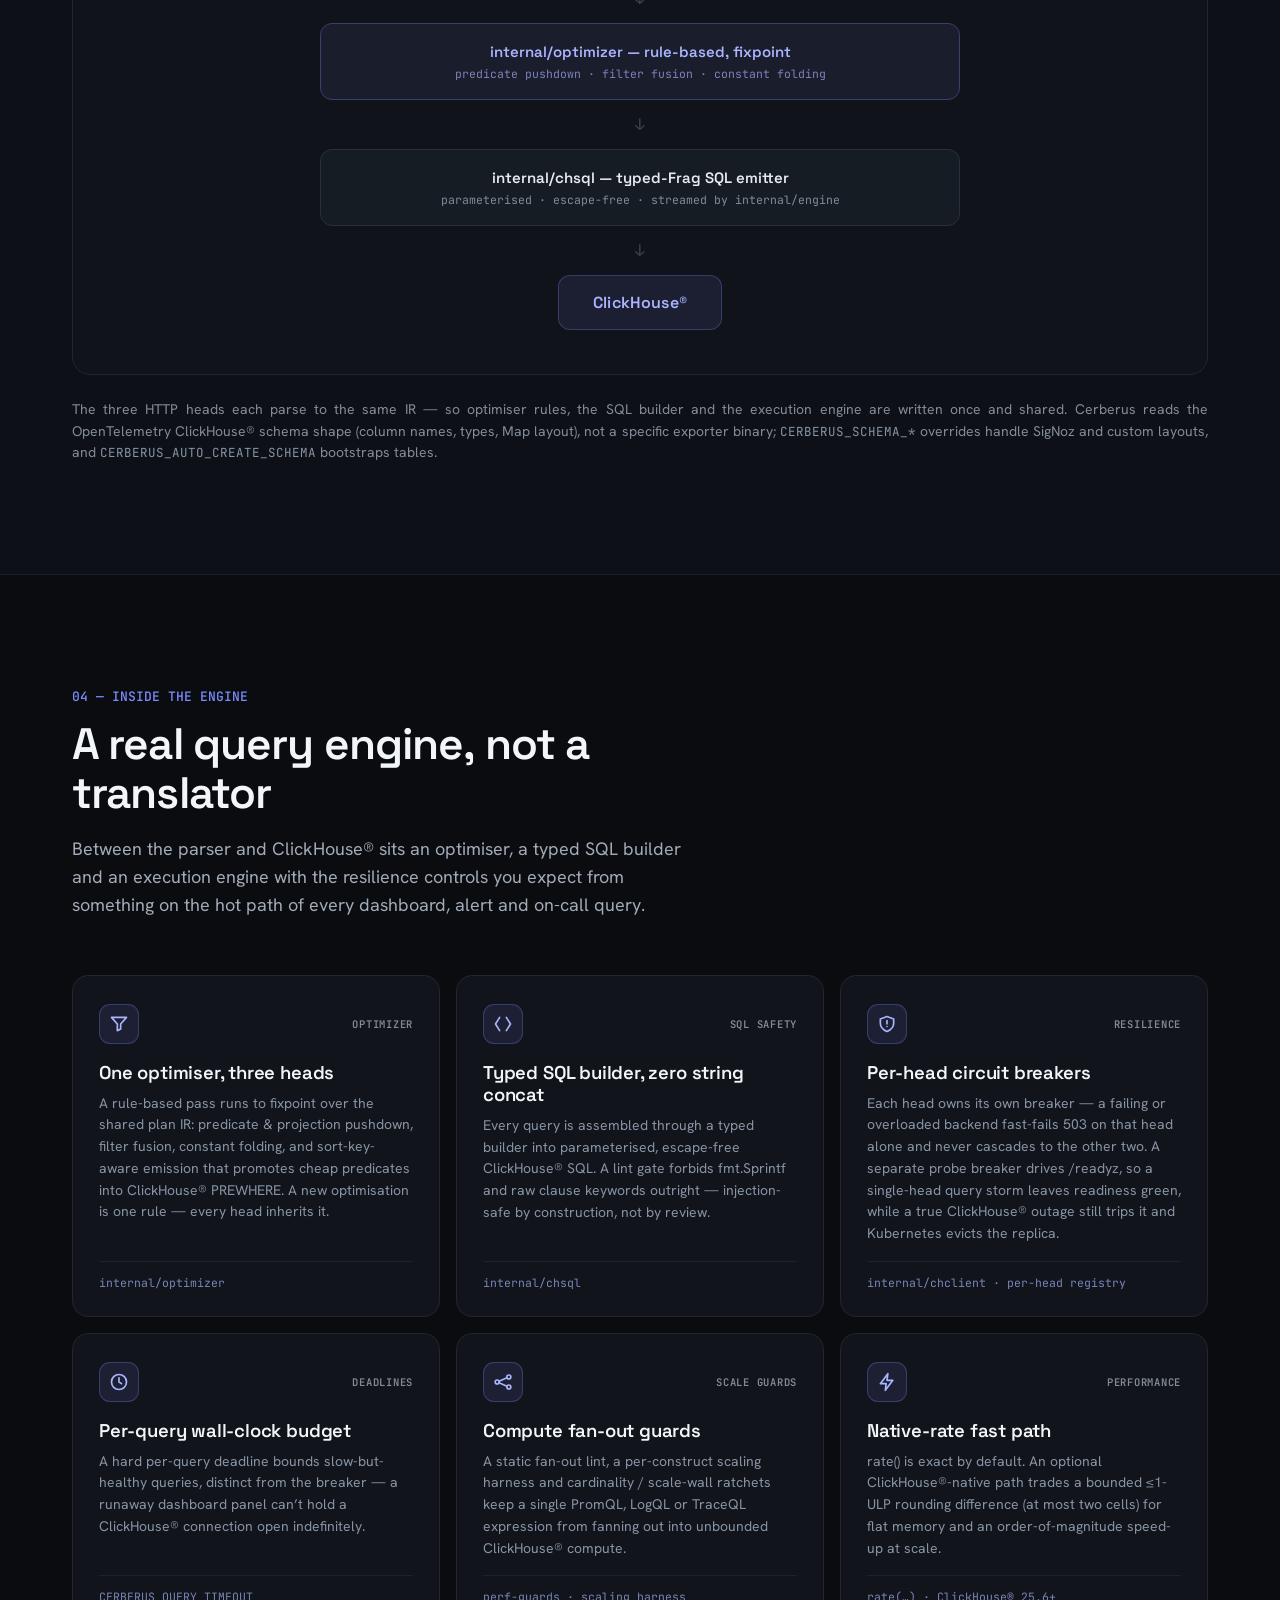
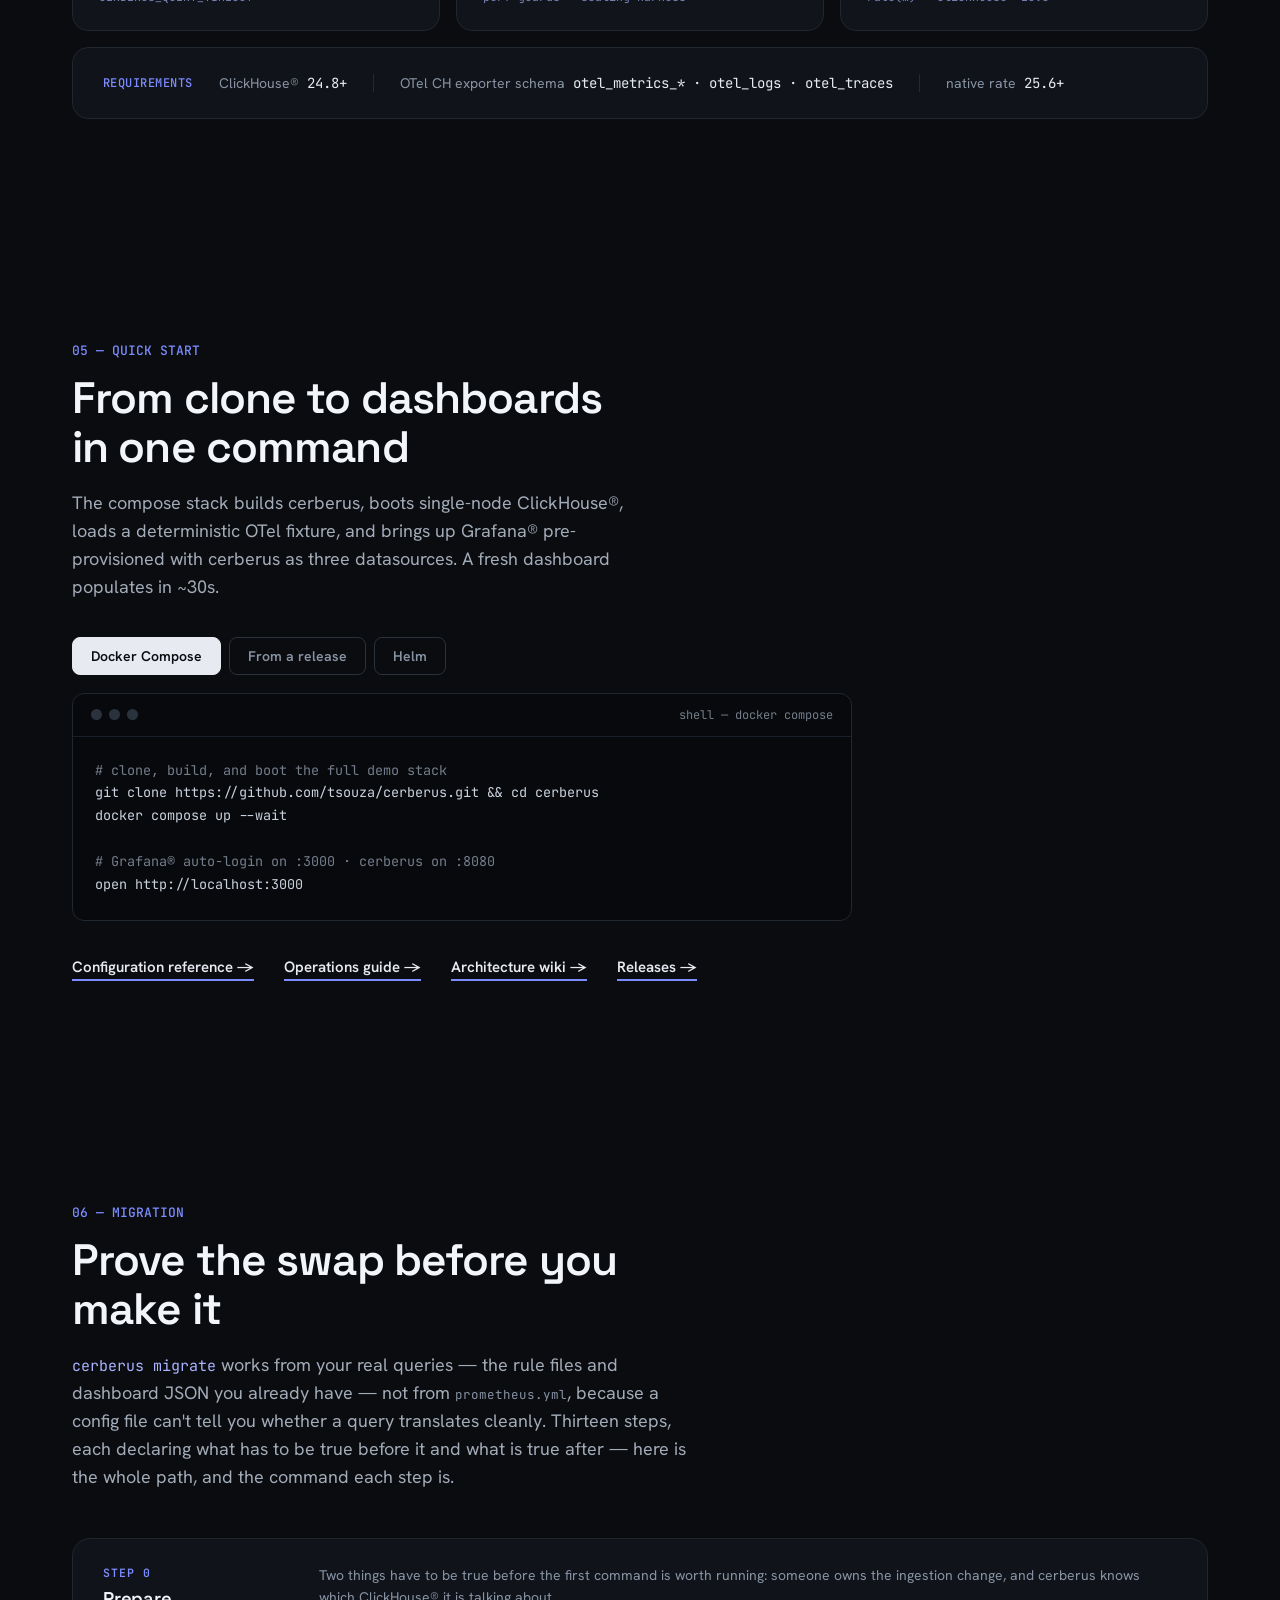
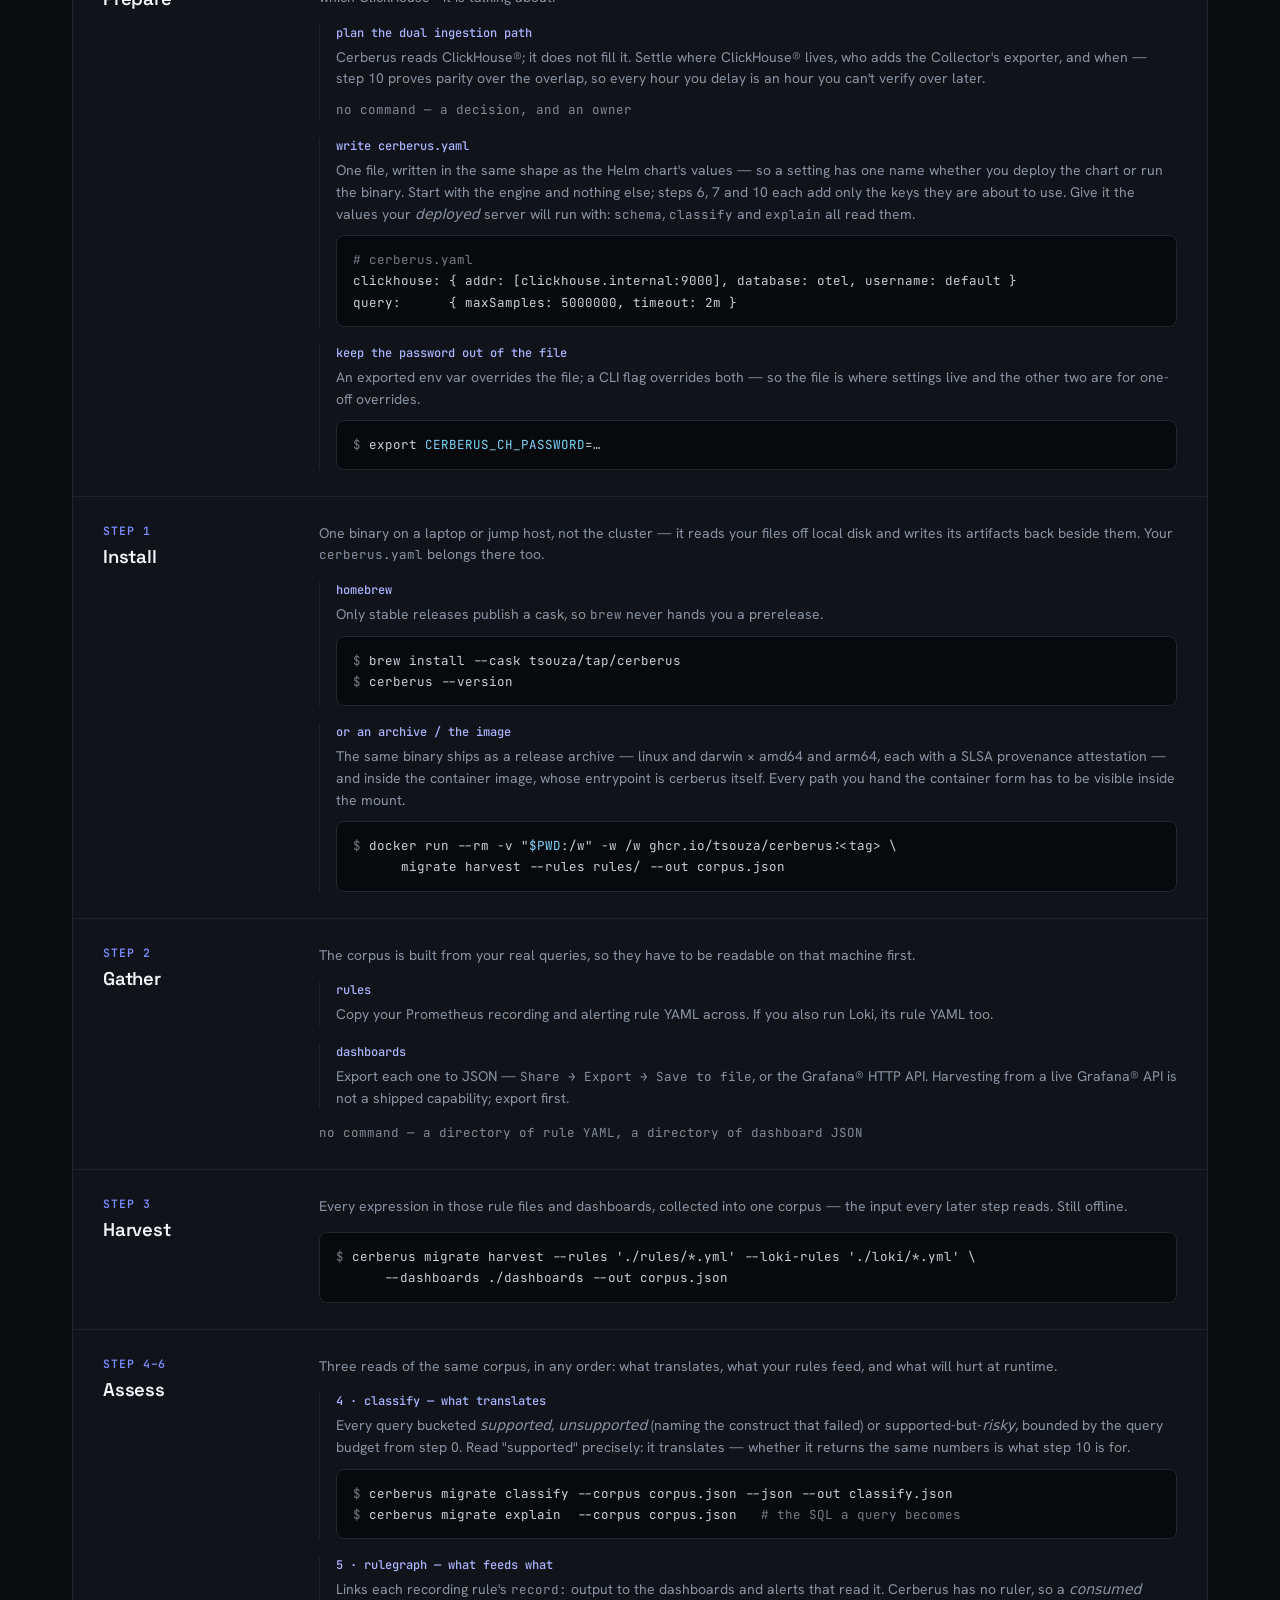
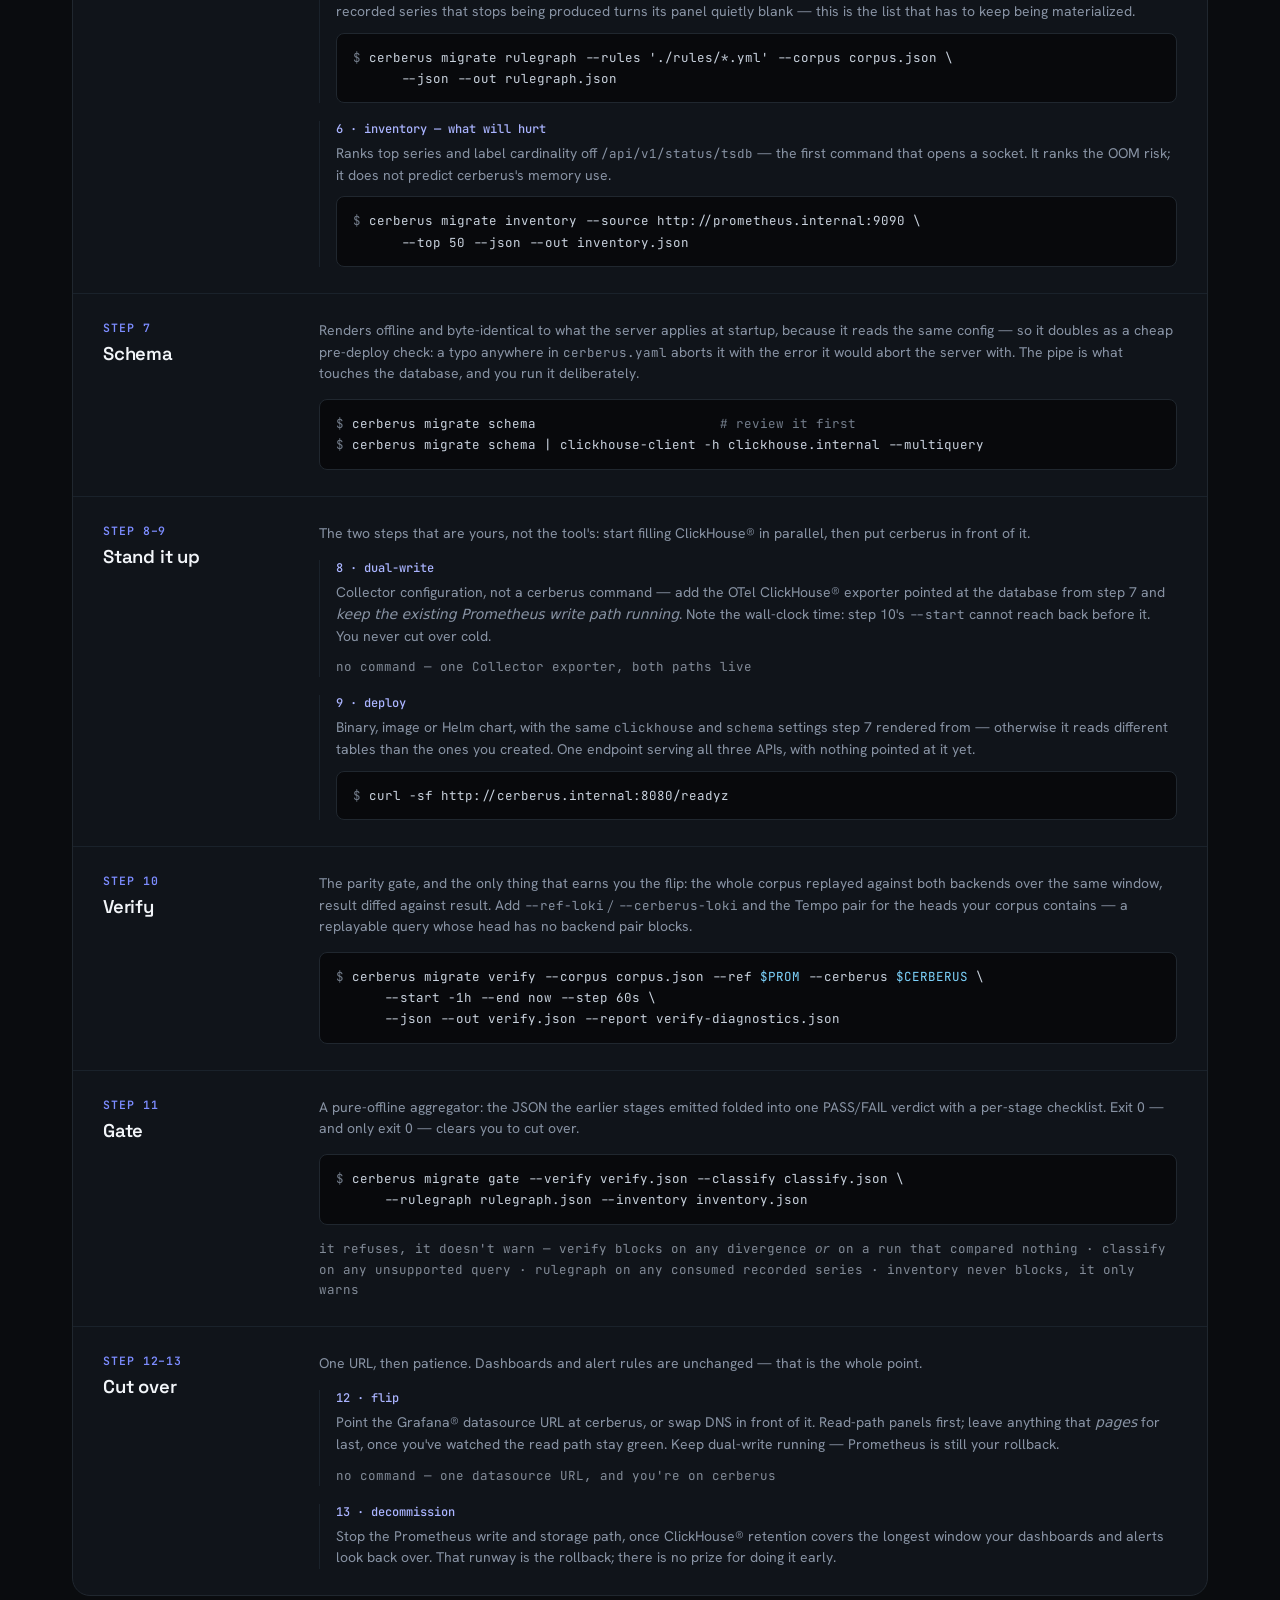
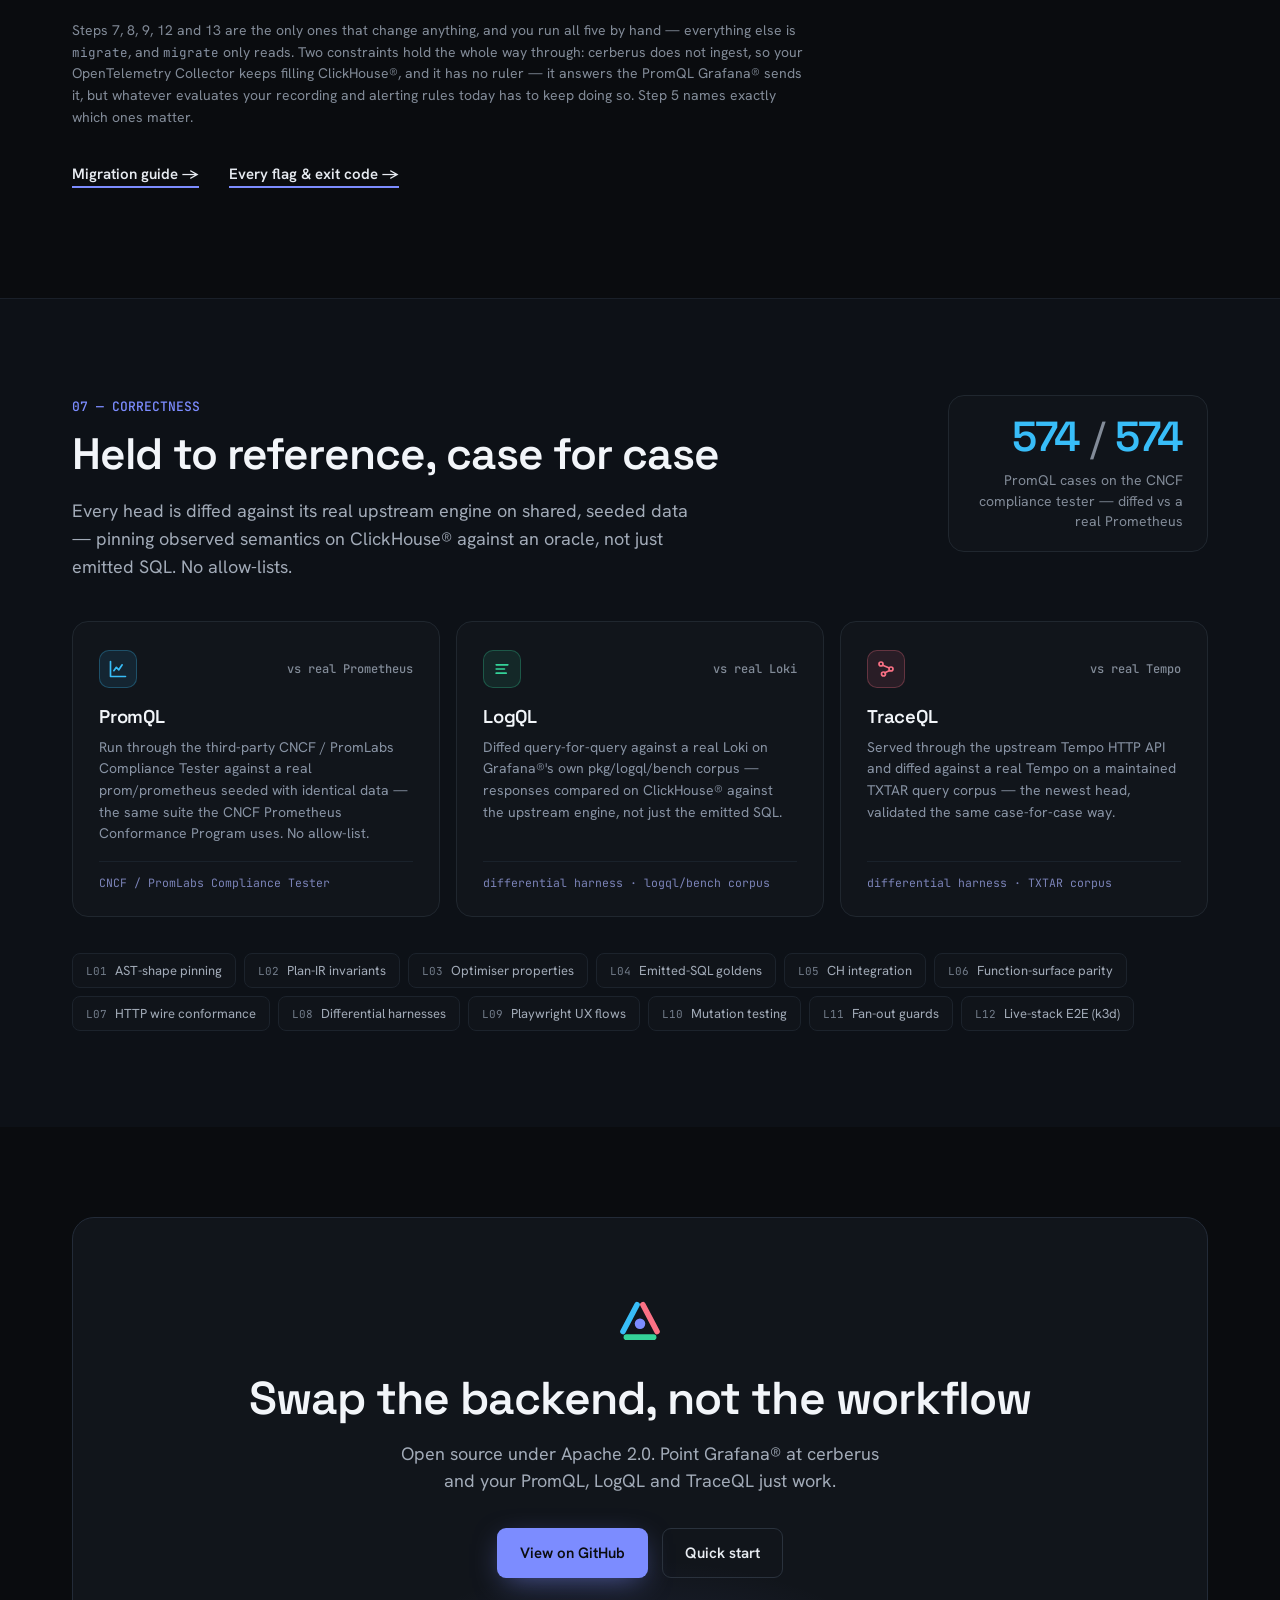
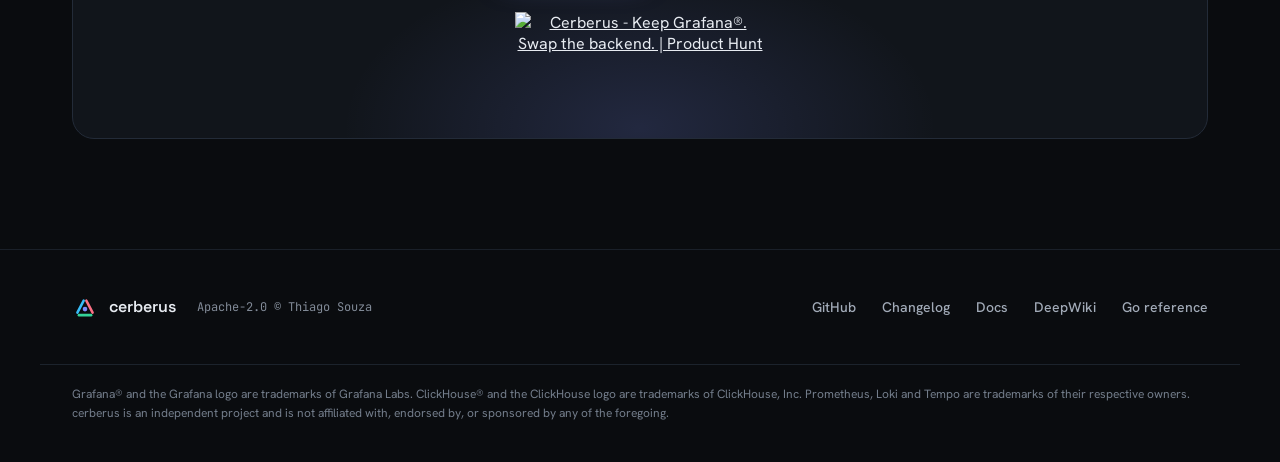
==== commit ffec4b85: "Give the migration rail sub-steps The compacted rows were doing too much in one line. Each step that" ====
--- a/index.html
+++ b/index.html
@@ -383,8 +383,8 @@
       <p class="section__lead" style="max-width:62ch; margin-bottom:48px">
         <span class="mono-accent">cerberus migrate</span> works from your real queries — the rule files and dashboard JSON you
         already have — not from <span class="mono-dim">prometheus.yml</span>, because a config file can't tell you whether a
-        query translates cleanly. It is read-only: it never writes to Prometheus, Grafana® or ClickHouse®. Thirteen steps in
-        the guide — here is the path, and the command each step is.
+        query translates cleanly. Thirteen steps, each declaring what has to be true before it and what is true after — here
+        is the whole path, and the command each step is.
       </p>
 
       <ol class="migrate">
@@ -394,10 +394,26 @@
             <h3 class="mstep__title">Prepare</h3>
           </div>
           <div>
-            <p class="mstep__body">Settle who adds the Collector's ClickHouse® exporter and when — that overlap is what step 10 can look back over. Then one <span class="mono-dim">cerberus.yaml</span>, same shape as the Helm chart's values, naming the ClickHouse® and query budget your deployed server will run with; <span class="mono-dim">schema</span>, <span class="mono-dim">classify</span> and <span class="mono-dim">explain</span> all read them. The password stays in <span class="mono-dim">CERBERUS_CH_PASSWORD</span>.</p>
-            <pre class="mstep__cmd"><code><span class="c-comment"># cerberus.yaml</span>
-clickhouse: { addr: [clickhouse.internal:9000], database: otel }
+            <p class="mstep__body">Two things have to be true before the first command is worth running: someone owns the ingestion change, and cerberus knows which ClickHouse® it is talking about.</p>
+            <ul class="msub">
+              <li class="msub__item">
+                <div class="msub__label">plan the dual ingestion path</div>
+                <p class="msub__body">Cerberus reads ClickHouse®; it does not fill it. Settle where ClickHouse® lives, who adds the Collector's exporter, and when — step 10 proves parity over the overlap, so every hour you delay is an hour you can't verify over later.</p>
+                <div class="mstep__manual">no command — a decision, and an owner</div>
+              </li>
+              <li class="msub__item">
+                <div class="msub__label">write cerberus.yaml</div>
+                <p class="msub__body">One file, written in the same shape as the Helm chart's values — so a setting has one name whether you deploy the chart or run the binary. Start with the engine and nothing else; steps 6, 7 and 10 each add only the keys they are about to use. Give it the values your <em>deployed</em> server will run with: <span class="mono-dim">schema</span>, <span class="mono-dim">classify</span> and <span class="mono-dim">explain</span> all read them.</p>
+                <pre class="mstep__cmd"><code><span class="c-comment"># cerberus.yaml</span>
+clickhouse: { addr: [clickhouse.internal:9000], database: otel, username: default }
 query:      { maxSamples: 5000000, timeout: 2m }</code></pre>
+              </li>
+              <li class="msub__item">
+                <div class="msub__label">keep the password out of the file</div>
+                <p class="msub__body">An exported env var overrides the file; a CLI flag overrides both — so the file is where settings live and the other two are for one-off overrides.</p>
+                <pre class="mstep__cmd"><code><span class="mstep__prompt">$</span> export <span class="c-var">CERBERUS_CH_PASSWORD</span>=…</code></pre>
+              </li>
+            </ul>
           </div>
         </li>
 
@@ -407,9 +423,21 @@
             <h3 class="mstep__title">Install</h3>
           </div>
           <div>
-            <p class="mstep__body">One binary on a laptop or jump host, not the cluster — it reads your files off local disk and writes its artifacts back beside them. Only stable releases publish a cask; release archives and the container image carry SLSA provenance.</p>
-            <pre class="mstep__cmd"><code><span class="mstep__prompt">$</span> brew install --cask tsouza/tap/cerberus
+            <p class="mstep__body">One binary on a laptop or jump host, not the cluster — it reads your files off local disk and writes its artifacts back beside them. Your <span class="mono-dim">cerberus.yaml</span> belongs there too.</p>
+            <ul class="msub">
+              <li class="msub__item">
+                <div class="msub__label">homebrew</div>
+                <p class="msub__body">Only stable releases publish a cask, so <span class="mono-dim">brew</span> never hands you a prerelease.</p>
+                <pre class="mstep__cmd"><code><span class="mstep__prompt">$</span> brew install --cask tsouza/tap/cerberus
 <span class="mstep__prompt">$</span> cerberus --version</code></pre>
+              </li>
+              <li class="msub__item">
+                <div class="msub__label">or an archive / the image</div>
+                <p class="msub__body">The same binary ships as a release archive — linux and darwin × amd64 and arm64, each with a SLSA provenance attestation — and inside the container image, whose entrypoint is cerberus itself. Every path you hand the container form has to be visible inside the mount.</p>
+                <pre class="mstep__cmd"><code><span class="mstep__prompt">$</span> docker run --rm -v "<span class="c-var">$PWD</span>:/w" -w /w ghcr.io/tsouza/cerberus:&lt;tag&gt; \
+      migrate harvest --rules rules/ --out corpus.json</code></pre>
+              </li>
+            </ul>
           </div>
         </li>
 
@@ -419,7 +447,17 @@
             <h3 class="mstep__title">Gather</h3>
           </div>
           <div>
-            <p class="mstep__body">Copy your Prometheus (and Loki) rule YAML across, and export the Grafana® dashboards to JSON — <span class="mono-dim">Share → Export → Save to file</span>. Harvesting from a live Grafana® API is not a shipped capability; export first.</p>
+            <p class="mstep__body">The corpus is built from your real queries, so they have to be readable on that machine first.</p>
+            <ul class="msub">
+              <li class="msub__item">
+                <div class="msub__label">rules</div>
+                <p class="msub__body">Copy your Prometheus recording and alerting rule YAML across. If you also run Loki, its rule YAML too.</p>
+              </li>
+              <li class="msub__item">
+                <div class="msub__label">dashboards</div>
+                <p class="msub__body">Export each one to JSON — <span class="mono-dim">Share → Export → Save to file</span>, or the Grafana® HTTP API. Harvesting from a live Grafana® API is not a shipped capability; export first.</p>
+              </li>
+            </ul>
             <div class="mstep__manual">no command — a directory of rule YAML, a directory of dashboard JSON</div>
           </div>
         </li>
@@ -430,8 +468,9 @@
             <h3 class="mstep__title">Harvest</h3>
           </div>
           <div>
-            <p class="mstep__body">Every expression in your rule files and exported dashboard JSON, collected into one corpus.</p>
-            <pre class="mstep__cmd"><code><span class="mstep__prompt">$</span> cerberus migrate harvest --rules './rules/*.yml' --dashboards ./dashboards --out corpus.json</code></pre>
+            <p class="mstep__body">Every expression in those rule files and dashboards, collected into one corpus — the input every later step reads. Still offline.</p>
+            <pre class="mstep__cmd"><code><span class="mstep__prompt">$</span> cerberus migrate harvest --rules './rules/*.yml' --loki-rules './loki/*.yml' \
+      --dashboards ./dashboards --out corpus.json</code></pre>
           </div>
         </li>
 
@@ -441,8 +480,27 @@
             <h3 class="mstep__title">Assess</h3>
           </div>
           <div>
-            <p class="mstep__body">How much translates cleanly, which recorded series your rules consume, and where cardinality will bite — <span class="mono-dim">classify</span>, <span class="mono-dim">rulegraph</span>, <span class="mono-dim">inventory</span>.</p>
-            <pre class="mstep__cmd"><code><span class="mstep__prompt">$</span> cerberus migrate classify --corpus corpus.json --json --out classify.json</code></pre>
+            <p class="mstep__body">Three reads of the same corpus, in any order: what translates, what your rules feed, and what will hurt at runtime.</p>
+            <ul class="msub">
+              <li class="msub__item">
+                <div class="msub__label">4 · classify — what translates</div>
+                <p class="msub__body">Every query bucketed <em>supported</em>, <em>unsupported</em> (naming the construct that failed) or supported-but-<em>risky</em>, bounded by the query budget from step 0. Read "supported" precisely: it translates — whether it returns the same numbers is what step 10 is for.</p>
+                <pre class="mstep__cmd"><code><span class="mstep__prompt">$</span> cerberus migrate classify --corpus corpus.json --json --out classify.json
+<span class="mstep__prompt">$</span> cerberus migrate explain  --corpus corpus.json   <span class="c-comment"># the SQL a query becomes</span></code></pre>
+              </li>
+              <li class="msub__item">
+                <div class="msub__label">5 · rulegraph — what feeds what</div>
+                <p class="msub__body">Links each recording rule's <span class="mono-dim">record:</span> output to the dashboards and alerts that read it. Cerberus has no ruler, so a <em>consumed</em> recorded series that stops being produced turns its panel quietly blank — this is the list that has to keep being materialized.</p>
+                <pre class="mstep__cmd"><code><span class="mstep__prompt">$</span> cerberus migrate rulegraph --rules './rules/*.yml' --corpus corpus.json \
+      --json --out rulegraph.json</code></pre>
+              </li>
+              <li class="msub__item">
+                <div class="msub__label">6 · inventory — what will hurt</div>
+                <p class="msub__body">Ranks top series and label cardinality off <span class="mono-dim">/api/v1/status/tsdb</span> — the first command that opens a socket. It ranks the OOM risk; it does not predict cerberus's memory use.</p>
+                <pre class="mstep__cmd"><code><span class="mstep__prompt">$</span> cerberus migrate inventory --source http://prometheus.internal:9090 \
+      --top 50 --json --out inventory.json</code></pre>
+              </li>
+            </ul>
           </div>
         </li>
 
@@ -452,8 +510,31 @@
             <h3 class="mstep__title">Schema</h3>
           </div>
           <div>
-            <p class="mstep__body">Print the tables cerberus expects, review them, then apply them to ClickHouse®.</p>
-            <pre class="mstep__cmd"><code><span class="mstep__prompt">$</span> cerberus migrate schema | clickhouse-client -h clickhouse.internal --multiquery</code></pre>
+            <p class="mstep__body">Renders offline and byte-identical to what the server applies at startup, because it reads the same config — so it doubles as a cheap pre-deploy check: a typo anywhere in <span class="mono-dim">cerberus.yaml</span> aborts it with the error it would abort the server with. The pipe is what touches the database, and you run it deliberately.</p>
+            <pre class="mstep__cmd"><code><span class="mstep__prompt">$</span> cerberus migrate schema                       <span class="c-comment"># review it first</span>
+<span class="mstep__prompt">$</span> cerberus migrate schema | clickhouse-client -h clickhouse.internal --multiquery</code></pre>
+          </div>
+        </li>
+
+        <li class="mstep">
+          <div>
+            <div class="mstep__n">STEP 8–9</div>
+            <h3 class="mstep__title">Stand it up</h3>
+          </div>
+          <div>
+            <p class="mstep__body">The two steps that are yours, not the tool's: start filling ClickHouse® in parallel, then put cerberus in front of it.</p>
+            <ul class="msub">
+              <li class="msub__item">
+                <div class="msub__label">8 · dual-write</div>
+                <p class="msub__body">Collector configuration, not a cerberus command — add the OTel ClickHouse® exporter pointed at the database from step 7 and <em>keep the existing Prometheus write path running</em>. Note the wall-clock time: step 10's <span class="mono-dim">--start</span> cannot reach back before it. You never cut over cold.</p>
+                <div class="mstep__manual">no command — one Collector exporter, both paths live</div>
+              </li>
+              <li class="msub__item">
+                <div class="msub__label">9 · deploy</div>
+                <p class="msub__body">Binary, image or Helm chart, with the same <span class="mono-dim">clickhouse</span> and <span class="mono-dim">schema</span> settings step 7 rendered from — otherwise it reads different tables than the ones you created. One endpoint serving all three APIs, with nothing pointed at it yet.</p>
+                <pre class="mstep__cmd"><code><span class="mstep__prompt">$</span> curl -sf http://cerberus.internal:8080/readyz</code></pre>
+              </li>
+            </ul>
           </div>
         </li>
 
@@ -463,9 +544,10 @@
             <h3 class="mstep__title">Verify</h3>
           </div>
           <div>
-            <p class="mstep__body">Replay the whole corpus against both backends over the same window and diff every result — parity proven on your queries, not on a claim.</p>
+            <p class="mstep__body">The parity gate, and the only thing that earns you the flip: the whole corpus replayed against both backends over the same window, result diffed against result. Add <span class="mono-dim">--ref-loki</span> / <span class="mono-dim">--cerberus-loki</span> and the Tempo pair for the heads your corpus contains — a replayable query whose head has no backend pair blocks.</p>
             <pre class="mstep__cmd"><code><span class="mstep__prompt">$</span> cerberus migrate verify --corpus corpus.json --ref <span class="c-var">$PROM</span> --cerberus <span class="c-var">$CERBERUS</span> \
-    --start -1h --end now --step 60s --json --out verify.json</code></pre>
+      --start -1h --end now --step 60s \
+      --json --out verify.json --report verify-diagnostics.json</code></pre>
           </div>
         </li>
 
@@ -475,29 +557,43 @@
             <h3 class="mstep__title">Gate</h3>
           </div>
           <div>
-            <p class="mstep__body">All four reports folded into one go/no-go. Exit 0 means cleared — the gates refuse rather than warn, and a green result built on empty comparisons blocks too.</p>
+            <p class="mstep__body">A pure-offline aggregator: the JSON the earlier stages emitted folded into one PASS/FAIL verdict with a per-stage checklist. Exit 0 — and only exit 0 — clears you to cut over.</p>
             <pre class="mstep__cmd"><code><span class="mstep__prompt">$</span> cerberus migrate gate --verify verify.json --classify classify.json \
-    --rulegraph rulegraph.json --inventory inventory.json</code></pre>
-          </div>
-        </li>
-
-        <li class="mstep">
-          <div>
-            <div class="mstep__n">STEP 12</div>
+      --rulegraph rulegraph.json --inventory inventory.json</code></pre>
+            <div class="mstep__manual">it refuses, it doesn't warn — verify blocks on any divergence <em>or</em> on a run that
+compared nothing · classify on any unsupported query · rulegraph on any
+consumed recorded series · inventory never blocks, it only warns</div>
+          </div>
+        </li>
+
+        <li class="mstep">
+          <div>
+            <div class="mstep__n">STEP 12–13</div>
             <h3 class="mstep__title">Cut over</h3>
           </div>
           <div>
-            <p class="mstep__body">Repoint the Grafana® datasource URL — read-path panels first, paging alerts last. Dual-write keeps running until ClickHouse® retention covers your longest lookback.</p>
-            <div class="mstep__manual">no command — one datasource URL, and you're on cerberus</div>
+            <p class="mstep__body">One URL, then patience. Dashboards and alert rules are unchanged — that is the whole point.</p>
+            <ul class="msub">
+              <li class="msub__item">
+                <div class="msub__label">12 · flip</div>
+                <p class="msub__body">Point the Grafana® datasource URL at cerberus, or swap DNS in front of it. Read-path panels first; leave anything that <em>pages</em> for last, once you've watched the read path stay green. Keep dual-write running — Prometheus is still your rollback.</p>
+                <div class="mstep__manual">no command — one datasource URL, and you're on cerberus</div>
+              </li>
+              <li class="msub__item">
+                <div class="msub__label">13 · decommission</div>
+                <p class="msub__body">Stop the Prometheus write and storage path, once ClickHouse® retention covers the longest window your dashboards and alerts look back over. That runway is the rollback; there is no prize for doing it early.</p>
+              </li>
+            </ul>
           </div>
         </li>
       </ol>
 
       <p class="migrate__note">
-        Steps 8–9 — making that Collector change alongside your existing write path, and standing cerberus up against
-        ClickHouse® — are yours to run by hand; <span class="mono-dim">migrate</span> only reads. And cerberus has no ruler:
-        it answers the PromQL Grafana® sends it, but whatever evaluates your recording and alerting rules today has to keep
-        doing so — step 5 names exactly which ones matter.
+        Steps 7, 8, 9, 12 and 13 are the only ones that change anything, and you run all five by hand — everything else is
+        <span class="mono-dim">migrate</span>, and <span class="mono-dim">migrate</span> only reads. Two constraints hold the
+        whole way through: cerberus does not ingest, so your OpenTelemetry Collector keeps filling ClickHouse®, and it has no
+        ruler — it answers the PromQL Grafana® sends it, but whatever evaluates your recording and alerting rules today has to
+        keep doing so. Step 5 names exactly which ones matter.
       </p>
 
       <div class="doclinks">
--- a/css/components.css
+++ b/css/components.css
@@ -262,6 +262,15 @@
 .mstep__cmd code { font-family: var(--font-mono); font-size: 12.5px; line-height: 1.7; color: var(--code-fg); white-space: pre; display: block; }
 .mstep__prompt { color: var(--text-fainter); } /* the "$" — prompt, not part of the command */
 .mstep__manual { margin-top: 14px; font-family: var(--font-mono); font-size: 12.5px; line-height: 1.6; color: var(--text-faint); }
+/* sub-steps: the doc's numbered steps folded into one row (4–6, 8–9, 12–13),
+   or the two or three distinct moves a single step is made of */
+/* minmax(0,…) on the single column for the same reason as .mstep: an auto
+   track takes its min-content width from the pre and blows out the row */
+.msub { list-style: none; margin: 16px 0 0; padding: 0; display: grid; grid-template-columns: minmax(0, 1fr); gap: 18px; }
+.msub__item { padding-left: 16px; border-left: 1px solid var(--border-inner); }
+.msub__label { font-family: var(--font-mono); font-size: 12px; font-weight: 500; color: var(--accent-soft); margin-bottom: 6px; }
+.msub__body { font-size: var(--fs-xs); line-height: 1.55; color: var(--text-dim); }
+.msub__item .mstep__cmd, .msub__item .mstep__manual { margin-top: 10px; }
 .migrate__note { font-size: var(--fs-xs); line-height: 1.55; color: var(--text-faint); margin-top: 24px; max-width: 92ch; }
 /* stack the meta above the body once 190px + prose stops fitting */
 @media (max-width: 720px) {
